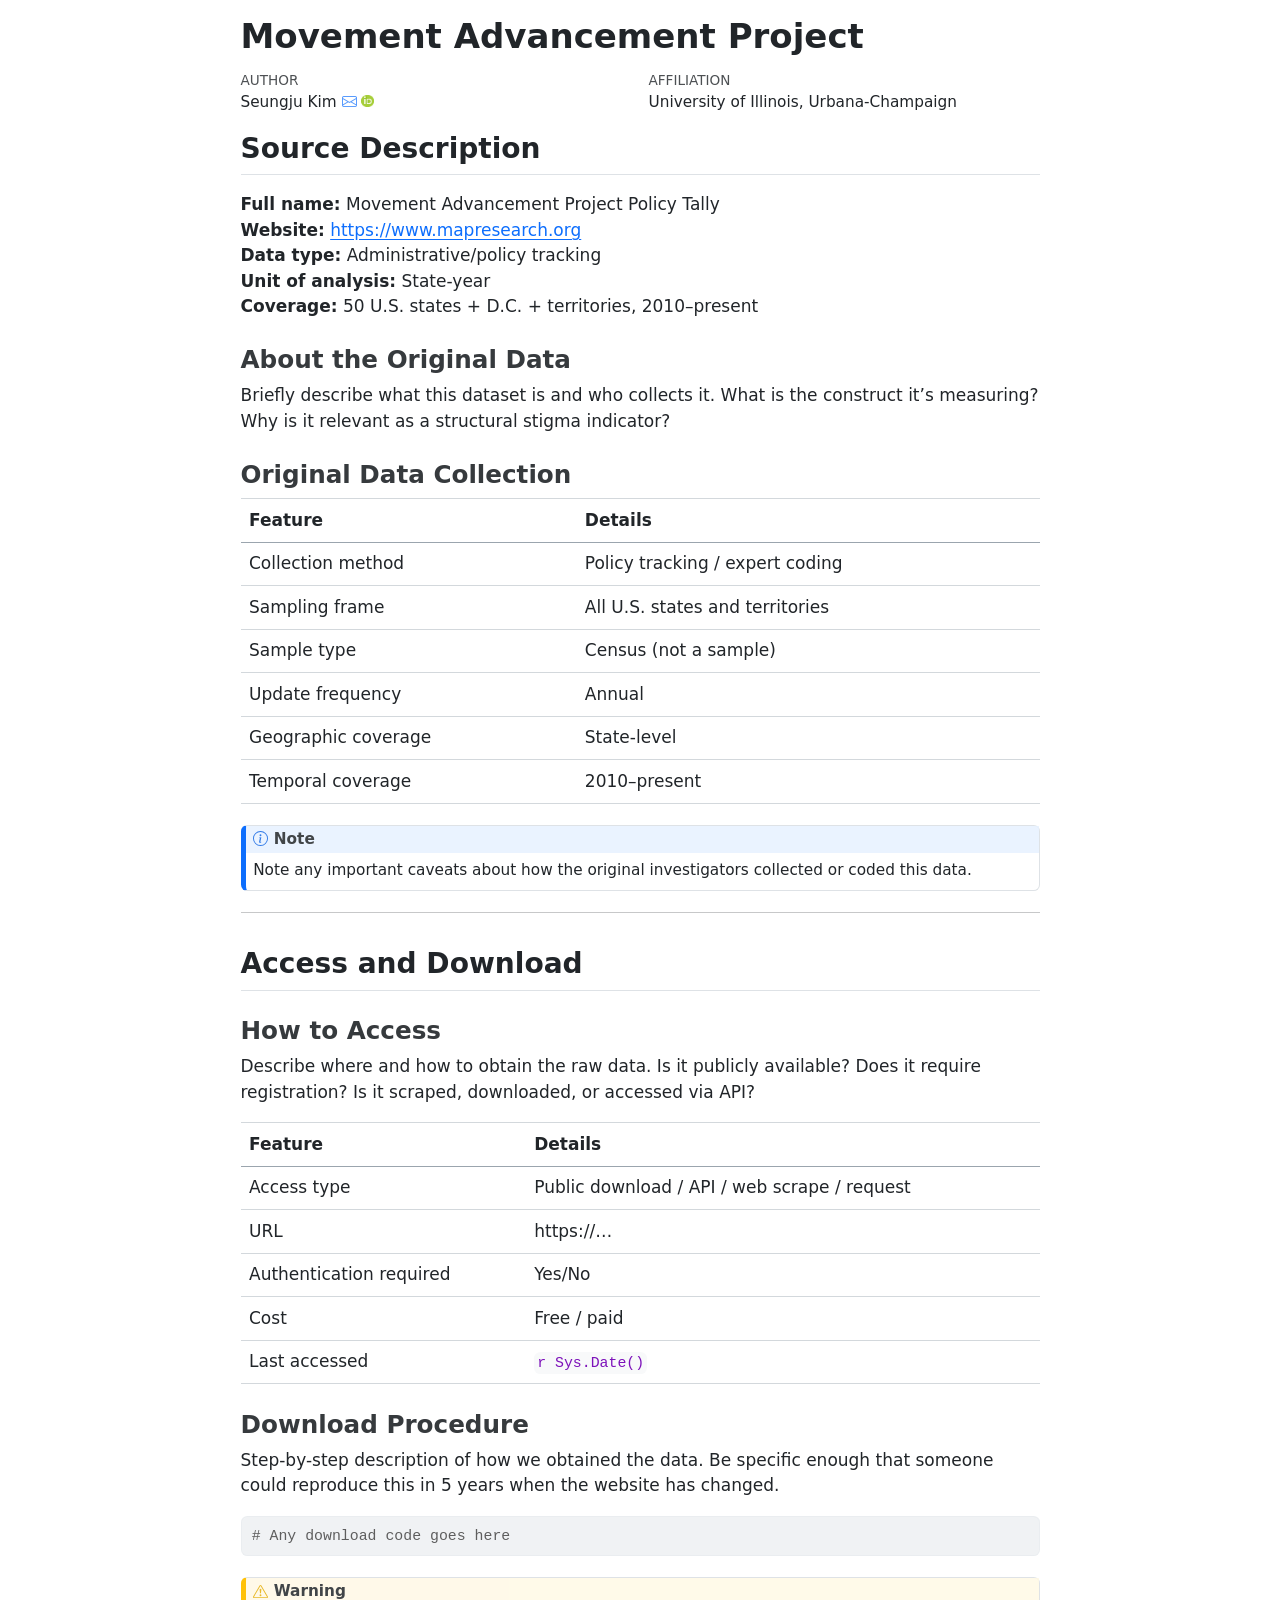
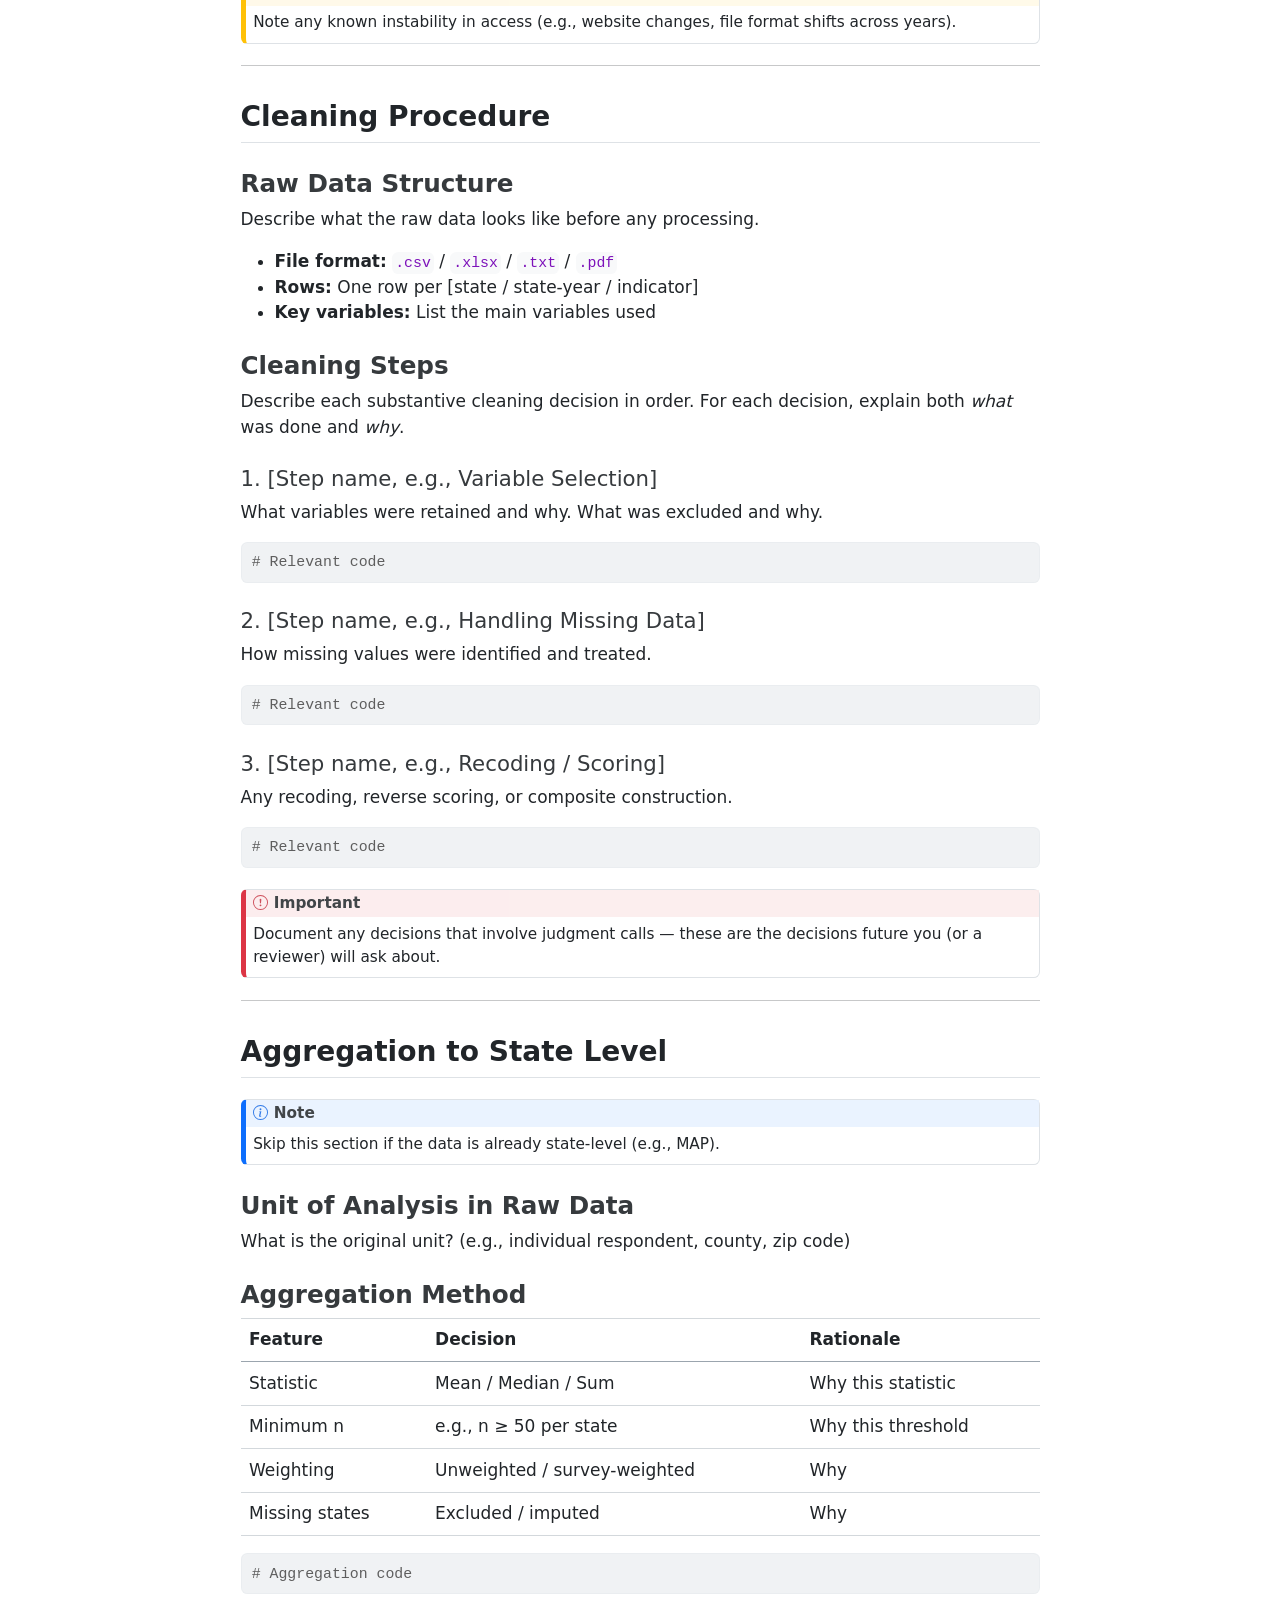
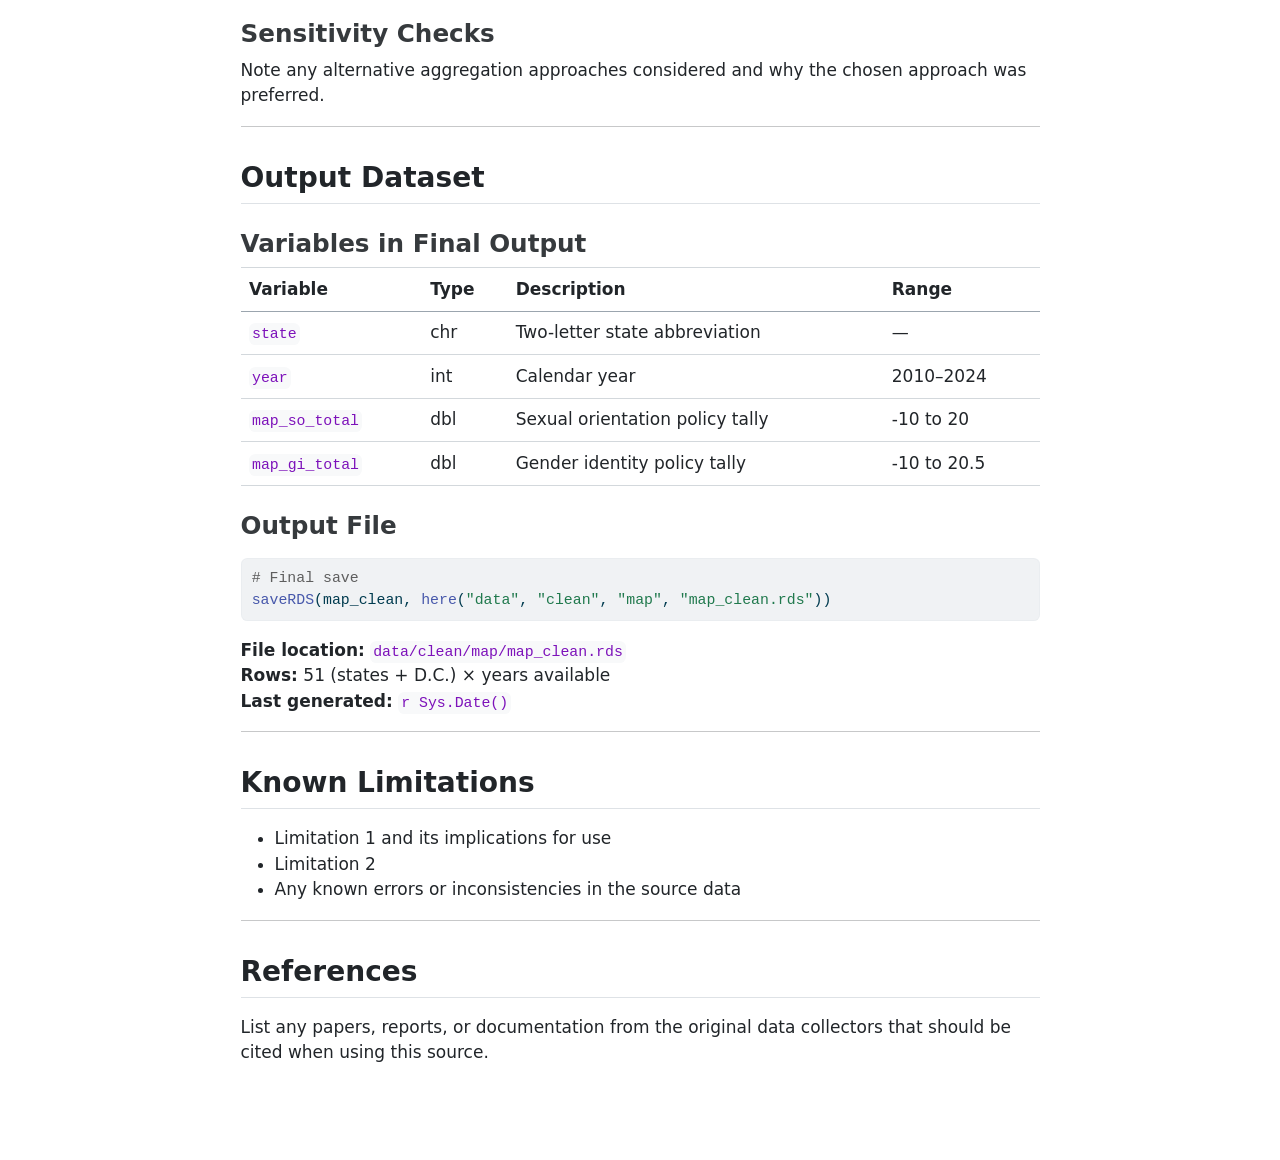
==== docs/01_map.html @ 867c6a8f "dark mode: try 1?" ====
<!DOCTYPE html>
<html xmlns="http://www.w3.org/1999/xhtml" lang="en" xml:lang="en"><head>

<meta charset="utf-8">
<meta name="generator" content="quarto-1.5.57">

<meta name="viewport" content="width=device-width, initial-scale=1.0, user-scalable=yes">

<meta name="author" content="Seungju Kim">

<title>Movement Advancement Project</title>
<style>
code{white-space: pre-wrap;}
span.smallcaps{font-variant: small-caps;}
div.columns{display: flex; gap: min(4vw, 1.5em);}
div.column{flex: auto; overflow-x: auto;}
div.hanging-indent{margin-left: 1.5em; text-indent: -1.5em;}
ul.task-list{list-style: none;}
ul.task-list li input[type="checkbox"] {
  width: 0.8em;
  margin: 0 0.8em 0.2em -1em; /* quarto-specific, see https://github.com/quarto-dev/quarto-cli/issues/4556 */ 
  vertical-align: middle;
}
/* CSS for syntax highlighting */
pre > code.sourceCode { white-space: pre; position: relative; }
pre > code.sourceCode > span { line-height: 1.25; }
pre > code.sourceCode > span:empty { height: 1.2em; }
.sourceCode { overflow: visible; }
code.sourceCode > span { color: inherit; text-decoration: inherit; }
div.sourceCode { margin: 1em 0; }
pre.sourceCode { margin: 0; }
@media screen {
div.sourceCode { overflow: auto; }
}
@media print {
pre > code.sourceCode { white-space: pre-wrap; }
pre > code.sourceCode > span { display: inline-block; text-indent: -5em; padding-left: 5em; }
}
pre.numberSource code
  { counter-reset: source-line 0; }
pre.numberSource code > span
  { position: relative; left: -4em; counter-increment: source-line; }
pre.numberSource code > span > a:first-child::before
  { content: counter(source-line);
    position: relative; left: -1em; text-align: right; vertical-align: baseline;
    border: none; display: inline-block;
    -webkit-touch-callout: none; -webkit-user-select: none;
    -khtml-user-select: none; -moz-user-select: none;
    -ms-user-select: none; user-select: none;
    padding: 0 4px; width: 4em;
  }
pre.numberSource { margin-left: 3em;  padding-left: 4px; }
div.sourceCode
  {   }
@media screen {
pre > code.sourceCode > span > a:first-child::before { text-decoration: underline; }
}
</style>


<script src="01_map_files/libs/clipboard/clipboard.min.js"></script>
<script src="01_map_files/libs/quarto-html/quarto.js"></script>
<script src="01_map_files/libs/quarto-html/popper.min.js"></script>
<script src="01_map_files/libs/quarto-html/tippy.umd.min.js"></script>
<script src="01_map_files/libs/quarto-html/anchor.min.js"></script>
<link href="01_map_files/libs/quarto-html/tippy.css" rel="stylesheet">
<link href="01_map_files/libs/quarto-html/quarto-syntax-highlighting.css" rel="stylesheet" id="quarto-text-highlighting-styles">
<script src="01_map_files/libs/bootstrap/bootstrap.min.js"></script>
<link href="01_map_files/libs/bootstrap/bootstrap-icons.css" rel="stylesheet">
<link href="01_map_files/libs/bootstrap/bootstrap.min.css" rel="stylesheet" id="quarto-bootstrap" data-mode="light">


</head>

<body class="fullcontent">

<div id="quarto-content" class="page-columns page-rows-contents page-layout-article">

<main class="content" id="quarto-document-content">

<header id="title-block-header" class="quarto-title-block default">
<div class="quarto-title">
<h1 class="title">Movement Advancement Project</h1>
</div>


<div class="quarto-title-meta-author">
  <div class="quarto-title-meta-heading">Author</div>
  <div class="quarto-title-meta-heading">Affiliation</div>
  
    <div class="quarto-title-meta-contents">
    <p class="author">Seungju Kim <a href="mailto:seungju7@illinois.edu" class="quarto-title-author-email"><i class="bi bi-envelope"></i></a> <a href="https://orcid.org/0009-0009-5166-9170" class="quarto-title-author-orcid"> <img src="[data-uri]"></a></p>
  </div>
  <div class="quarto-title-meta-contents">
        <p class="affiliation">
            University of Illinois, Urbana-Champaign
          </p>
      </div>
  </div>

<div class="quarto-title-meta">

      
  
    
  </div>
  


</header>


<section id="source-description" class="level2">
<h2 class="anchored" data-anchor-id="source-description">Source Description</h2>
<p><strong>Full name:</strong> Movement Advancement Project Policy Tally<br>
<strong>Website:</strong> <a href="https://www.mapresearch.org">https://www.mapresearch.org</a><br>
<strong>Data type:</strong> Administrative/policy tracking<br>
<strong>Unit of analysis:</strong> State-year<br>
<strong>Coverage:</strong> 50 U.S. states + D.C. + territories, 2010–present</p>
<section id="about-the-original-data" class="level3">
<h3 class="anchored" data-anchor-id="about-the-original-data">About the Original Data</h3>
<p>Briefly describe what this dataset is and who collects it. What is the construct it’s measuring? Why is it relevant as a structural stigma indicator?</p>
</section>
<section id="original-data-collection" class="level3">
<h3 class="anchored" data-anchor-id="original-data-collection">Original Data Collection</h3>
<table class="caption-top table">
<thead>
<tr class="header">
<th>Feature</th>
<th>Details</th>
</tr>
</thead>
<tbody>
<tr class="odd">
<td>Collection method</td>
<td>Policy tracking / expert coding</td>
</tr>
<tr class="even">
<td>Sampling frame</td>
<td>All U.S. states and territories</td>
</tr>
<tr class="odd">
<td>Sample type</td>
<td>Census (not a sample)</td>
</tr>
<tr class="even">
<td>Update frequency</td>
<td>Annual</td>
</tr>
<tr class="odd">
<td>Geographic coverage</td>
<td>State-level</td>
</tr>
<tr class="even">
<td>Temporal coverage</td>
<td>2010–present</td>
</tr>
</tbody>
</table>
<div class="callout callout-style-default callout-note callout-titled">
<div class="callout-header d-flex align-content-center">
<div class="callout-icon-container">
<i class="callout-icon"></i>
</div>
<div class="callout-title-container flex-fill">
Note
</div>
</div>
<div class="callout-body-container callout-body">
<p>Note any important caveats about how the original investigators collected or coded this data.</p>
</div>
</div>
<hr>
</section>
</section>
<section id="access-and-download" class="level2">
<h2 class="anchored" data-anchor-id="access-and-download">Access and Download</h2>
<section id="how-to-access" class="level3">
<h3 class="anchored" data-anchor-id="how-to-access">How to Access</h3>
<p>Describe where and how to obtain the raw data. Is it publicly available? Does it require registration? Is it scraped, downloaded, or accessed via API?</p>
<table class="caption-top table">
<thead>
<tr class="header">
<th>Feature</th>
<th>Details</th>
</tr>
</thead>
<tbody>
<tr class="odd">
<td>Access type</td>
<td>Public download / API / web scrape / request</td>
</tr>
<tr class="even">
<td>URL</td>
<td>https://…</td>
</tr>
<tr class="odd">
<td>Authentication required</td>
<td>Yes/No</td>
</tr>
<tr class="even">
<td>Cost</td>
<td>Free / paid</td>
</tr>
<tr class="odd">
<td>Last accessed</td>
<td><code>r Sys.Date()</code></td>
</tr>
</tbody>
</table>
</section>
<section id="download-procedure" class="level3">
<h3 class="anchored" data-anchor-id="download-procedure">Download Procedure</h3>
<p>Step-by-step description of how we obtained the data. Be specific enough that someone could reproduce this in 5 years when the website has changed.</p>
<div class="sourceCode" id="cb1"><pre class="sourceCode r code-with-copy"><code class="sourceCode r"><span id="cb1-1"><a href="#cb1-1" aria-hidden="true" tabindex="-1"></a><span class="co"># Any download code goes here</span></span></code><button title="Copy to Clipboard" class="code-copy-button"><i class="bi"></i></button></pre></div>
<div class="callout callout-style-default callout-warning callout-titled">
<div class="callout-header d-flex align-content-center">
<div class="callout-icon-container">
<i class="callout-icon"></i>
</div>
<div class="callout-title-container flex-fill">
Warning
</div>
</div>
<div class="callout-body-container callout-body">
<p>Note any known instability in access (e.g., website changes, file format shifts across years).</p>
</div>
</div>
<hr>
</section>
</section>
<section id="cleaning-procedure" class="level2">
<h2 class="anchored" data-anchor-id="cleaning-procedure">Cleaning Procedure</h2>
<section id="raw-data-structure" class="level3">
<h3 class="anchored" data-anchor-id="raw-data-structure">Raw Data Structure</h3>
<p>Describe what the raw data looks like before any processing.</p>
<ul>
<li><strong>File format:</strong> <code>.csv</code> / <code>.xlsx</code> / <code>.txt</code> / <code>.pdf</code><br>
</li>
<li><strong>Rows:</strong> One row per [state / state-year / indicator]<br>
</li>
<li><strong>Key variables:</strong> List the main variables used</li>
</ul>
</section>
<section id="cleaning-steps" class="level3">
<h3 class="anchored" data-anchor-id="cleaning-steps">Cleaning Steps</h3>
<p>Describe each substantive cleaning decision in order. For each decision, explain both <em>what</em> was done and <em>why</em>.</p>
<section id="step-name-e.g.-variable-selection" class="level4">
<h4 class="anchored" data-anchor-id="step-name-e.g.-variable-selection">1. [Step name, e.g., Variable Selection]</h4>
<p>What variables were retained and why. What was excluded and why.</p>
<div class="sourceCode" id="cb2"><pre class="sourceCode r code-with-copy"><code class="sourceCode r"><span id="cb2-1"><a href="#cb2-1" aria-hidden="true" tabindex="-1"></a><span class="co"># Relevant code</span></span></code><button title="Copy to Clipboard" class="code-copy-button"><i class="bi"></i></button></pre></div>
</section>
<section id="step-name-e.g.-handling-missing-data" class="level4">
<h4 class="anchored" data-anchor-id="step-name-e.g.-handling-missing-data">2. [Step name, e.g., Handling Missing Data]</h4>
<p>How missing values were identified and treated.</p>
<div class="sourceCode" id="cb3"><pre class="sourceCode r code-with-copy"><code class="sourceCode r"><span id="cb3-1"><a href="#cb3-1" aria-hidden="true" tabindex="-1"></a><span class="co"># Relevant code</span></span></code><button title="Copy to Clipboard" class="code-copy-button"><i class="bi"></i></button></pre></div>
</section>
<section id="step-name-e.g.-recoding-scoring" class="level4">
<h4 class="anchored" data-anchor-id="step-name-e.g.-recoding-scoring">3. [Step name, e.g., Recoding / Scoring]</h4>
<p>Any recoding, reverse scoring, or composite construction.</p>
<div class="sourceCode" id="cb4"><pre class="sourceCode r code-with-copy"><code class="sourceCode r"><span id="cb4-1"><a href="#cb4-1" aria-hidden="true" tabindex="-1"></a><span class="co"># Relevant code</span></span></code><button title="Copy to Clipboard" class="code-copy-button"><i class="bi"></i></button></pre></div>
<div class="callout callout-style-default callout-important callout-titled">
<div class="callout-header d-flex align-content-center">
<div class="callout-icon-container">
<i class="callout-icon"></i>
</div>
<div class="callout-title-container flex-fill">
Important
</div>
</div>
<div class="callout-body-container callout-body">
<p>Document any decisions that involve judgment calls — these are the decisions future you (or a reviewer) will ask about.</p>
</div>
</div>
<hr>
</section>
</section>
</section>
<section id="aggregation-to-state-level" class="level2">
<h2 class="anchored" data-anchor-id="aggregation-to-state-level">Aggregation to State Level</h2>
<div class="callout callout-style-default callout-note callout-titled">
<div class="callout-header d-flex align-content-center">
<div class="callout-icon-container">
<i class="callout-icon"></i>
</div>
<div class="callout-title-container flex-fill">
Note
</div>
</div>
<div class="callout-body-container callout-body">
<p>Skip this section if the data is already state-level (e.g., MAP).</p>
</div>
</div>
<section id="unit-of-analysis-in-raw-data" class="level3">
<h3 class="anchored" data-anchor-id="unit-of-analysis-in-raw-data">Unit of Analysis in Raw Data</h3>
<p>What is the original unit? (e.g., individual respondent, county, zip code)</p>
</section>
<section id="aggregation-method" class="level3">
<h3 class="anchored" data-anchor-id="aggregation-method">Aggregation Method</h3>
<table class="caption-top table">
<thead>
<tr class="header">
<th>Feature</th>
<th>Decision</th>
<th>Rationale</th>
</tr>
</thead>
<tbody>
<tr class="odd">
<td>Statistic</td>
<td>Mean / Median / Sum</td>
<td>Why this statistic</td>
</tr>
<tr class="even">
<td>Minimum n</td>
<td>e.g., n ≥ 50 per state</td>
<td>Why this threshold</td>
</tr>
<tr class="odd">
<td>Weighting</td>
<td>Unweighted / survey-weighted</td>
<td>Why</td>
</tr>
<tr class="even">
<td>Missing states</td>
<td>Excluded / imputed</td>
<td>Why</td>
</tr>
</tbody>
</table>
<div class="sourceCode" id="cb5"><pre class="sourceCode r code-with-copy"><code class="sourceCode r"><span id="cb5-1"><a href="#cb5-1" aria-hidden="true" tabindex="-1"></a><span class="co"># Aggregation code</span></span></code><button title="Copy to Clipboard" class="code-copy-button"><i class="bi"></i></button></pre></div>
</section>
<section id="sensitivity-checks" class="level3">
<h3 class="anchored" data-anchor-id="sensitivity-checks">Sensitivity Checks</h3>
<p>Note any alternative aggregation approaches considered and why the chosen approach was preferred.</p>
<hr>
</section>
</section>
<section id="output-dataset" class="level2">
<h2 class="anchored" data-anchor-id="output-dataset">Output Dataset</h2>
<section id="variables-in-final-output" class="level3">
<h3 class="anchored" data-anchor-id="variables-in-final-output">Variables in Final Output</h3>
<table class="caption-top table">
<thead>
<tr class="header">
<th>Variable</th>
<th>Type</th>
<th>Description</th>
<th>Range</th>
</tr>
</thead>
<tbody>
<tr class="odd">
<td><code>state</code></td>
<td>chr</td>
<td>Two-letter state abbreviation</td>
<td>—</td>
</tr>
<tr class="even">
<td><code>year</code></td>
<td>int</td>
<td>Calendar year</td>
<td>2010–2024</td>
</tr>
<tr class="odd">
<td><code>map_so_total</code></td>
<td>dbl</td>
<td>Sexual orientation policy tally</td>
<td>-10 to 20</td>
</tr>
<tr class="even">
<td><code>map_gi_total</code></td>
<td>dbl</td>
<td>Gender identity policy tally</td>
<td>-10 to 20.5</td>
</tr>
</tbody>
</table>
</section>
<section id="output-file" class="level3">
<h3 class="anchored" data-anchor-id="output-file">Output File</h3>
<div class="sourceCode" id="cb6"><pre class="sourceCode r code-with-copy"><code class="sourceCode r"><span id="cb6-1"><a href="#cb6-1" aria-hidden="true" tabindex="-1"></a><span class="co"># Final save</span></span>
<span id="cb6-2"><a href="#cb6-2" aria-hidden="true" tabindex="-1"></a><span class="fu">saveRDS</span>(map_clean, <span class="fu">here</span>(<span class="st">"data"</span>, <span class="st">"clean"</span>, <span class="st">"map"</span>, <span class="st">"map_clean.rds"</span>))</span></code><button title="Copy to Clipboard" class="code-copy-button"><i class="bi"></i></button></pre></div>
<p><strong>File location:</strong> <code>data/clean/map/map_clean.rds</code><br>
<strong>Rows:</strong> 51 (states + D.C.) × years available<br>
<strong>Last generated:</strong> <code>r Sys.Date()</code></p>
<hr>
</section>
</section>
<section id="known-limitations" class="level2">
<h2 class="anchored" data-anchor-id="known-limitations">Known Limitations</h2>
<ul>
<li>Limitation 1 and its implications for use</li>
<li>Limitation 2</li>
<li>Any known errors or inconsistencies in the source data</li>
</ul>
<hr>
</section>
<section id="references" class="level2">
<h2 class="anchored" data-anchor-id="references">References</h2>
<p>List any papers, reports, or documentation from the original data collectors that should be cited when using this source.</p>
</section>

</main>
<!-- /main column -->
<script id="quarto-html-after-body" type="application/javascript">
window.document.addEventListener("DOMContentLoaded", function (event) {
  const toggleBodyColorMode = (bsSheetEl) => {
    const mode = bsSheetEl.getAttribute("data-mode");
    const bodyEl = window.document.querySelector("body");
    if (mode === "dark") {
      bodyEl.classList.add("quarto-dark");
      bodyEl.classList.remove("quarto-light");
    } else {
      bodyEl.classList.add("quarto-light");
      bodyEl.classList.remove("quarto-dark");
    }
  }
  const toggleBodyColorPrimary = () => {
    const bsSheetEl = window.document.querySelector("link#quarto-bootstrap");
    if (bsSheetEl) {
      toggleBodyColorMode(bsSheetEl);
    }
  }
  toggleBodyColorPrimary();  
  const icon = "";
  const anchorJS = new window.AnchorJS();
  anchorJS.options = {
    placement: 'right',
    icon: icon
  };
  anchorJS.add('.anchored');
  const isCodeAnnotation = (el) => {
    for (const clz of el.classList) {
      if (clz.startsWith('code-annotation-')) {                     
        return true;
      }
    }
    return false;
  }
  const onCopySuccess = function(e) {
    // button target
    const button = e.trigger;
    // don't keep focus
    button.blur();
    // flash "checked"
    button.classList.add('code-copy-button-checked');
    var currentTitle = button.getAttribute("title");
    button.setAttribute("title", "Copied!");
    let tooltip;
    if (window.bootstrap) {
      button.setAttribute("data-bs-toggle", "tooltip");
      button.setAttribute("data-bs-placement", "left");
      button.setAttribute("data-bs-title", "Copied!");
      tooltip = new bootstrap.Tooltip(button, 
        { trigger: "manual", 
          customClass: "code-copy-button-tooltip",
          offset: [0, -8]});
      tooltip.show();    
    }
    setTimeout(function() {
      if (tooltip) {
        tooltip.hide();
        button.removeAttribute("data-bs-title");
        button.removeAttribute("data-bs-toggle");
        button.removeAttribute("data-bs-placement");
      }
      button.setAttribute("title", currentTitle);
      button.classList.remove('code-copy-button-checked');
    }, 1000);
    // clear code selection
    e.clearSelection();
  }
  const getTextToCopy = function(trigger) {
      const codeEl = trigger.previousElementSibling.cloneNode(true);
      for (const childEl of codeEl.children) {
        if (isCodeAnnotation(childEl)) {
          childEl.remove();
        }
      }
      return codeEl.innerText;
  }
  const clipboard = new window.ClipboardJS('.code-copy-button:not([data-in-quarto-modal])', {
    text: getTextToCopy
  });
  clipboard.on('success', onCopySuccess);
  if (window.document.getElementById('quarto-embedded-source-code-modal')) {
    // For code content inside modals, clipBoardJS needs to be initialized with a container option
    // TODO: Check when it could be a function (https://github.com/zenorocha/clipboard.js/issues/860)
    const clipboardModal = new window.ClipboardJS('.code-copy-button[data-in-quarto-modal]', {
      text: getTextToCopy,
      container: window.document.getElementById('quarto-embedded-source-code-modal')
    });
    clipboardModal.on('success', onCopySuccess);
  }
    var localhostRegex = new RegExp(/^(?:http|https):\/\/localhost\:?[0-9]*\//);
    var mailtoRegex = new RegExp(/^mailto:/);
      var filterRegex = new RegExp('/' + window.location.host + '/');
    var isInternal = (href) => {
        return filterRegex.test(href) || localhostRegex.test(href) || mailtoRegex.test(href);
    }
    // Inspect non-navigation links and adorn them if external
 	var links = window.document.querySelectorAll('a[href]:not(.nav-link):not(.navbar-brand):not(.toc-action):not(.sidebar-link):not(.sidebar-item-toggle):not(.pagination-link):not(.no-external):not([aria-hidden]):not(.dropdown-item):not(.quarto-navigation-tool):not(.about-link)');
    for (var i=0; i<links.length; i++) {
      const link = links[i];
      if (!isInternal(link.href)) {
        // undo the damage that might have been done by quarto-nav.js in the case of
        // links that we want to consider external
        if (link.dataset.originalHref !== undefined) {
          link.href = link.dataset.originalHref;
        }
      }
    }
  function tippyHover(el, contentFn, onTriggerFn, onUntriggerFn) {
    const config = {
      allowHTML: true,
      maxWidth: 500,
      delay: 100,
      arrow: false,
      appendTo: function(el) {
          return el.parentElement;
      },
      interactive: true,
      interactiveBorder: 10,
      theme: 'quarto',
      placement: 'bottom-start',
    };
    if (contentFn) {
      config.content = contentFn;
    }
    if (onTriggerFn) {
      config.onTrigger = onTriggerFn;
    }
    if (onUntriggerFn) {
      config.onUntrigger = onUntriggerFn;
    }
    window.tippy(el, config); 
  }
  const noterefs = window.document.querySelectorAll('a[role="doc-noteref"]');
  for (var i=0; i<noterefs.length; i++) {
    const ref = noterefs[i];
    tippyHover(ref, function() {
      // use id or data attribute instead here
      let href = ref.getAttribute('data-footnote-href') || ref.getAttribute('href');
      try { href = new URL(href).hash; } catch {}
      const id = href.replace(/^#\/?/, "");
      const note = window.document.getElementById(id);
      if (note) {
        return note.innerHTML;
      } else {
        return "";
      }
    });
  }
  const xrefs = window.document.querySelectorAll('a.quarto-xref');
  const processXRef = (id, note) => {
    // Strip column container classes
    const stripColumnClz = (el) => {
      el.classList.remove("page-full", "page-columns");
      if (el.children) {
        for (const child of el.children) {
          stripColumnClz(child);
        }
      }
    }
    stripColumnClz(note)
    if (id === null || id.startsWith('sec-')) {
      // Special case sections, only their first couple elements
      const container = document.createElement("div");
      if (note.children && note.children.length > 2) {
        container.appendChild(note.children[0].cloneNode(true));
        for (let i = 1; i < note.children.length; i++) {
          const child = note.children[i];
          if (child.tagName === "P" && child.innerText === "") {
            continue;
          } else {
            container.appendChild(child.cloneNode(true));
            break;
          }
        }
        if (window.Quarto?.typesetMath) {
          window.Quarto.typesetMath(container);
        }
        return container.innerHTML
      } else {
        if (window.Quarto?.typesetMath) {
          window.Quarto.typesetMath(note);
        }
        return note.innerHTML;
      }
    } else {
      // Remove any anchor links if they are present
      const anchorLink = note.querySelector('a.anchorjs-link');
      if (anchorLink) {
        anchorLink.remove();
      }
      if (window.Quarto?.typesetMath) {
        window.Quarto.typesetMath(note);
      }
      // TODO in 1.5, we should make sure this works without a callout special case
      if (note.classList.contains("callout")) {
        return note.outerHTML;
      } else {
        return note.innerHTML;
      }
    }
  }
  for (var i=0; i<xrefs.length; i++) {
    const xref = xrefs[i];
    tippyHover(xref, undefined, function(instance) {
      instance.disable();
      let url = xref.getAttribute('href');
      let hash = undefined; 
      if (url.startsWith('#')) {
        hash = url;
      } else {
        try { hash = new URL(url).hash; } catch {}
      }
      if (hash) {
        const id = hash.replace(/^#\/?/, "");
        const note = window.document.getElementById(id);
        if (note !== null) {
          try {
            const html = processXRef(id, note.cloneNode(true));
            instance.setContent(html);
          } finally {
            instance.enable();
            instance.show();
          }
        } else {
          // See if we can fetch this
          fetch(url.split('#')[0])
          .then(res => res.text())
          .then(html => {
            const parser = new DOMParser();
            const htmlDoc = parser.parseFromString(html, "text/html");
            const note = htmlDoc.getElementById(id);
            if (note !== null) {
              const html = processXRef(id, note);
              instance.setContent(html);
            } 
          }).finally(() => {
            instance.enable();
            instance.show();
          });
        }
      } else {
        // See if we can fetch a full url (with no hash to target)
        // This is a special case and we should probably do some content thinning / targeting
        fetch(url)
        .then(res => res.text())
        .then(html => {
          const parser = new DOMParser();
          const htmlDoc = parser.parseFromString(html, "text/html");
          const note = htmlDoc.querySelector('main.content');
          if (note !== null) {
            // This should only happen for chapter cross references
            // (since there is no id in the URL)
            // remove the first header
            if (note.children.length > 0 && note.children[0].tagName === "HEADER") {
              note.children[0].remove();
            }
            const html = processXRef(null, note);
            instance.setContent(html);
          } 
        }).finally(() => {
          instance.enable();
          instance.show();
        });
      }
    }, function(instance) {
    });
  }
      let selectedAnnoteEl;
      const selectorForAnnotation = ( cell, annotation) => {
        let cellAttr = 'data-code-cell="' + cell + '"';
        let lineAttr = 'data-code-annotation="' +  annotation + '"';
        const selector = 'span[' + cellAttr + '][' + lineAttr + ']';
        return selector;
      }
      const selectCodeLines = (annoteEl) => {
        const doc = window.document;
        const targetCell = annoteEl.getAttribute("data-target-cell");
        const targetAnnotation = annoteEl.getAttribute("data-target-annotation");
        const annoteSpan = window.document.querySelector(selectorForAnnotation(targetCell, targetAnnotation));
        const lines = annoteSpan.getAttribute("data-code-lines").split(",");
        const lineIds = lines.map((line) => {
          return targetCell + "-" + line;
        })
        let top = null;
        let height = null;
        let parent = null;
        if (lineIds.length > 0) {
            //compute the position of the single el (top and bottom and make a div)
            const el = window.document.getElementById(lineIds[0]);
            top = el.offsetTop;
            height = el.offsetHeight;
            parent = el.parentElement.parentElement;
          if (lineIds.length > 1) {
            const lastEl = window.document.getElementById(lineIds[lineIds.length - 1]);
            const bottom = lastEl.offsetTop + lastEl.offsetHeight;
            height = bottom - top;
          }
          if (top !== null && height !== null && parent !== null) {
            // cook up a div (if necessary) and position it 
            let div = window.document.getElementById("code-annotation-line-highlight");
            if (div === null) {
              div = window.document.createElement("div");
              div.setAttribute("id", "code-annotation-line-highlight");
              div.style.position = 'absolute';
              parent.appendChild(div);
            }
            div.style.top = top - 2 + "px";
            div.style.height = height + 4 + "px";
            div.style.left = 0;
            let gutterDiv = window.document.getElementById("code-annotation-line-highlight-gutter");
            if (gutterDiv === null) {
              gutterDiv = window.document.createElement("div");
              gutterDiv.setAttribute("id", "code-annotation-line-highlight-gutter");
              gutterDiv.style.position = 'absolute';
              const codeCell = window.document.getElementById(targetCell);
              const gutter = codeCell.querySelector('.code-annotation-gutter');
              gutter.appendChild(gutterDiv);
            }
            gutterDiv.style.top = top - 2 + "px";
            gutterDiv.style.height = height + 4 + "px";
          }
          selectedAnnoteEl = annoteEl;
        }
      };
      const unselectCodeLines = () => {
        const elementsIds = ["code-annotation-line-highlight", "code-annotation-line-highlight-gutter"];
        elementsIds.forEach((elId) => {
          const div = window.document.getElementById(elId);
          if (div) {
            div.remove();
          }
        });
        selectedAnnoteEl = undefined;
      };
        // Handle positioning of the toggle
    window.addEventListener(
      "resize",
      throttle(() => {
        elRect = undefined;
        if (selectedAnnoteEl) {
          selectCodeLines(selectedAnnoteEl);
        }
      }, 10)
    );
    function throttle(fn, ms) {
    let throttle = false;
    let timer;
      return (...args) => {
        if(!throttle) { // first call gets through
            fn.apply(this, args);
            throttle = true;
        } else { // all the others get throttled
            if(timer) clearTimeout(timer); // cancel #2
            timer = setTimeout(() => {
              fn.apply(this, args);
              timer = throttle = false;
            }, ms);
        }
      };
    }
      // Attach click handler to the DT
      const annoteDls = window.document.querySelectorAll('dt[data-target-cell]');
      for (const annoteDlNode of annoteDls) {
        annoteDlNode.addEventListener('click', (event) => {
          const clickedEl = event.target;
          if (clickedEl !== selectedAnnoteEl) {
            unselectCodeLines();
            const activeEl = window.document.querySelector('dt[data-target-cell].code-annotation-active');
            if (activeEl) {
              activeEl.classList.remove('code-annotation-active');
            }
            selectCodeLines(clickedEl);
            clickedEl.classList.add('code-annotation-active');
          } else {
            // Unselect the line
            unselectCodeLines();
            clickedEl.classList.remove('code-annotation-active');
          }
        });
      }
  const findCites = (el) => {
    const parentEl = el.parentElement;
    if (parentEl) {
      const cites = parentEl.dataset.cites;
      if (cites) {
        return {
          el,
          cites: cites.split(' ')
        };
      } else {
        return findCites(el.parentElement)
      }
    } else {
      return undefined;
    }
  };
  var bibliorefs = window.document.querySelectorAll('a[role="doc-biblioref"]');
  for (var i=0; i<bibliorefs.length; i++) {
    const ref = bibliorefs[i];
    const citeInfo = findCites(ref);
    if (citeInfo) {
      tippyHover(citeInfo.el, function() {
        var popup = window.document.createElement('div');
        citeInfo.cites.forEach(function(cite) {
          var citeDiv = window.document.createElement('div');
          citeDiv.classList.add('hanging-indent');
          citeDiv.classList.add('csl-entry');
          var biblioDiv = window.document.getElementById('ref-' + cite);
          if (biblioDiv) {
            citeDiv.innerHTML = biblioDiv.innerHTML;
          }
          popup.appendChild(citeDiv);
        });
        return popup.innerHTML;
      });
    }
  }
});
</script>
</div> <!-- /content -->




</body></html>
---- docs/01_map_files/libs/quarto-html/tippy.css ----
.tippy-box[data-animation=fade][data-state=hidden]{opacity:0}[data-tippy-root]{max-width:calc(100vw - 10px)}.tippy-box{position:relative;background-color:#333;color:#fff;border-radius:4px;font-size:14px;line-height:1.4;white-space:normal;outline:0;transition-property:transform,visibility,opacity}.tippy-box[data-placement^=top]>.tippy-arrow{bottom:0}.tippy-box[data-placement^=top]>.tippy-arrow:before{bottom:-7px;left:0;border-width:8px 8px 0;border-top-color:initial;transform-origin:center top}.tippy-box[data-placement^=bottom]>.tippy-arrow{top:0}.tippy-box[data-placement^=bottom]>.tippy-arrow:before{top:-7px;left:0;border-width:0 8px 8px;border-bottom-color:initial;transform-origin:center bottom}.tippy-box[data-placement^=left]>.tippy-arrow{right:0}.tippy-box[data-placement^=left]>.tippy-arrow:before{border-width:8px 0 8px 8px;border-left-color:initial;right:-7px;transform-origin:center left}.tippy-box[data-placement^=right]>.tippy-arrow{left:0}.tippy-box[data-placement^=right]>.tippy-arrow:before{left:-7px;border-width:8px 8px 8px 0;border-right-color:initial;transform-origin:center right}.tippy-box[data-inertia][data-state=visible]{transition-timing-function:cubic-bezier(.54,1.5,.38,1.11)}.tippy-arrow{width:16px;height:16px;color:#333}.tippy-arrow:before{content:"";position:absolute;border-color:transparent;border-style:solid}.tippy-content{position:relative;padding:5px 9px;z-index:1}
---- docs/01_map_files/libs/quarto-html/quarto-syntax-highlighting.css ----
/* quarto syntax highlight colors */
:root {
  --quarto-hl-ot-color: #003B4F;
  --quarto-hl-at-color: #657422;
  --quarto-hl-ss-color: #20794D;
  --quarto-hl-an-color: #5E5E5E;
  --quarto-hl-fu-color: #4758AB;
  --quarto-hl-st-color: #20794D;
  --quarto-hl-cf-color: #003B4F;
  --quarto-hl-op-color: #5E5E5E;
  --quarto-hl-er-color: #AD0000;
  --quarto-hl-bn-color: #AD0000;
  --quarto-hl-al-color: #AD0000;
  --quarto-hl-va-color: #111111;
  --quarto-hl-bu-color: inherit;
  --quarto-hl-ex-color: inherit;
  --quarto-hl-pp-color: #AD0000;
  --quarto-hl-in-color: #5E5E5E;
  --quarto-hl-vs-color: #20794D;
  --quarto-hl-wa-color: #5E5E5E;
  --quarto-hl-do-color: #5E5E5E;
  --quarto-hl-im-color: #00769E;
  --quarto-hl-ch-color: #20794D;
  --quarto-hl-dt-color: #AD0000;
  --quarto-hl-fl-color: #AD0000;
  --quarto-hl-co-color: #5E5E5E;
  --quarto-hl-cv-color: #5E5E5E;
  --quarto-hl-cn-color: #8f5902;
  --quarto-hl-sc-color: #5E5E5E;
  --quarto-hl-dv-color: #AD0000;
  --quarto-hl-kw-color: #003B4F;
}

/* other quarto variables */
:root {
  --quarto-font-monospace: SFMono-Regular, Menlo, Monaco, Consolas, "Liberation Mono", "Courier New", monospace;
}

pre > code.sourceCode > span {
  color: #003B4F;
}

code span {
  color: #003B4F;
}

code.sourceCode > span {
  color: #003B4F;
}

div.sourceCode,
div.sourceCode pre.sourceCode {
  color: #003B4F;
}

code span.ot {
  color: #003B4F;
  font-style: inherit;
}

code span.at {
  color: #657422;
  font-style: inherit;
}

code span.ss {
  color: #20794D;
  font-style: inherit;
}

code span.an {
  color: #5E5E5E;
  font-style: inherit;
}

code span.fu {
  color: #4758AB;
  font-style: inherit;
}

code span.st {
  color: #20794D;
  font-style: inherit;
}

code span.cf {
  color: #003B4F;
  font-weight: bold;
  font-style: inherit;
}

code span.op {
  color: #5E5E5E;
  font-style: inherit;
}

code span.er {
  color: #AD0000;
  font-style: inherit;
}

code span.bn {
  color: #AD0000;
  font-style: inherit;
}

code span.al {
  color: #AD0000;
  font-style: inherit;
}

code span.va {
  color: #111111;
  font-style: inherit;
}

code span.bu {
  font-style: inherit;
}

code span.ex {
  font-style: inherit;
}

code span.pp {
  color: #AD0000;
  font-style: inherit;
}

code span.in {
  color: #5E5E5E;
  font-style: inherit;
}

code span.vs {
  color: #20794D;
  font-style: inherit;
}

code span.wa {
  color: #5E5E5E;
  font-style: italic;
}

code span.do {
  color: #5E5E5E;
  font-style: italic;
}

code span.im {
  color: #00769E;
  font-style: inherit;
}

code span.ch {
  color: #20794D;
  font-style: inherit;
}

code span.dt {
  color: #AD0000;
  font-style: inherit;
}

code span.fl {
  color: #AD0000;
  font-style: inherit;
}

code span.co {
  color: #5E5E5E;
  font-style: inherit;
}

code span.cv {
  color: #5E5E5E;
  font-style: italic;
}

code span.cn {
  color: #8f5902;
  font-style: inherit;
}

code span.sc {
  color: #5E5E5E;
  font-style: inherit;
}

code span.dv {
  color: #AD0000;
  font-style: inherit;
}

code span.kw {
  color: #003B4F;
  font-weight: bold;
  font-style: inherit;
}

.prevent-inlining {
  content: "</";
}

/*# sourceMappingURL=debc5d5d77c3f9108843748ff7464032.css.map */
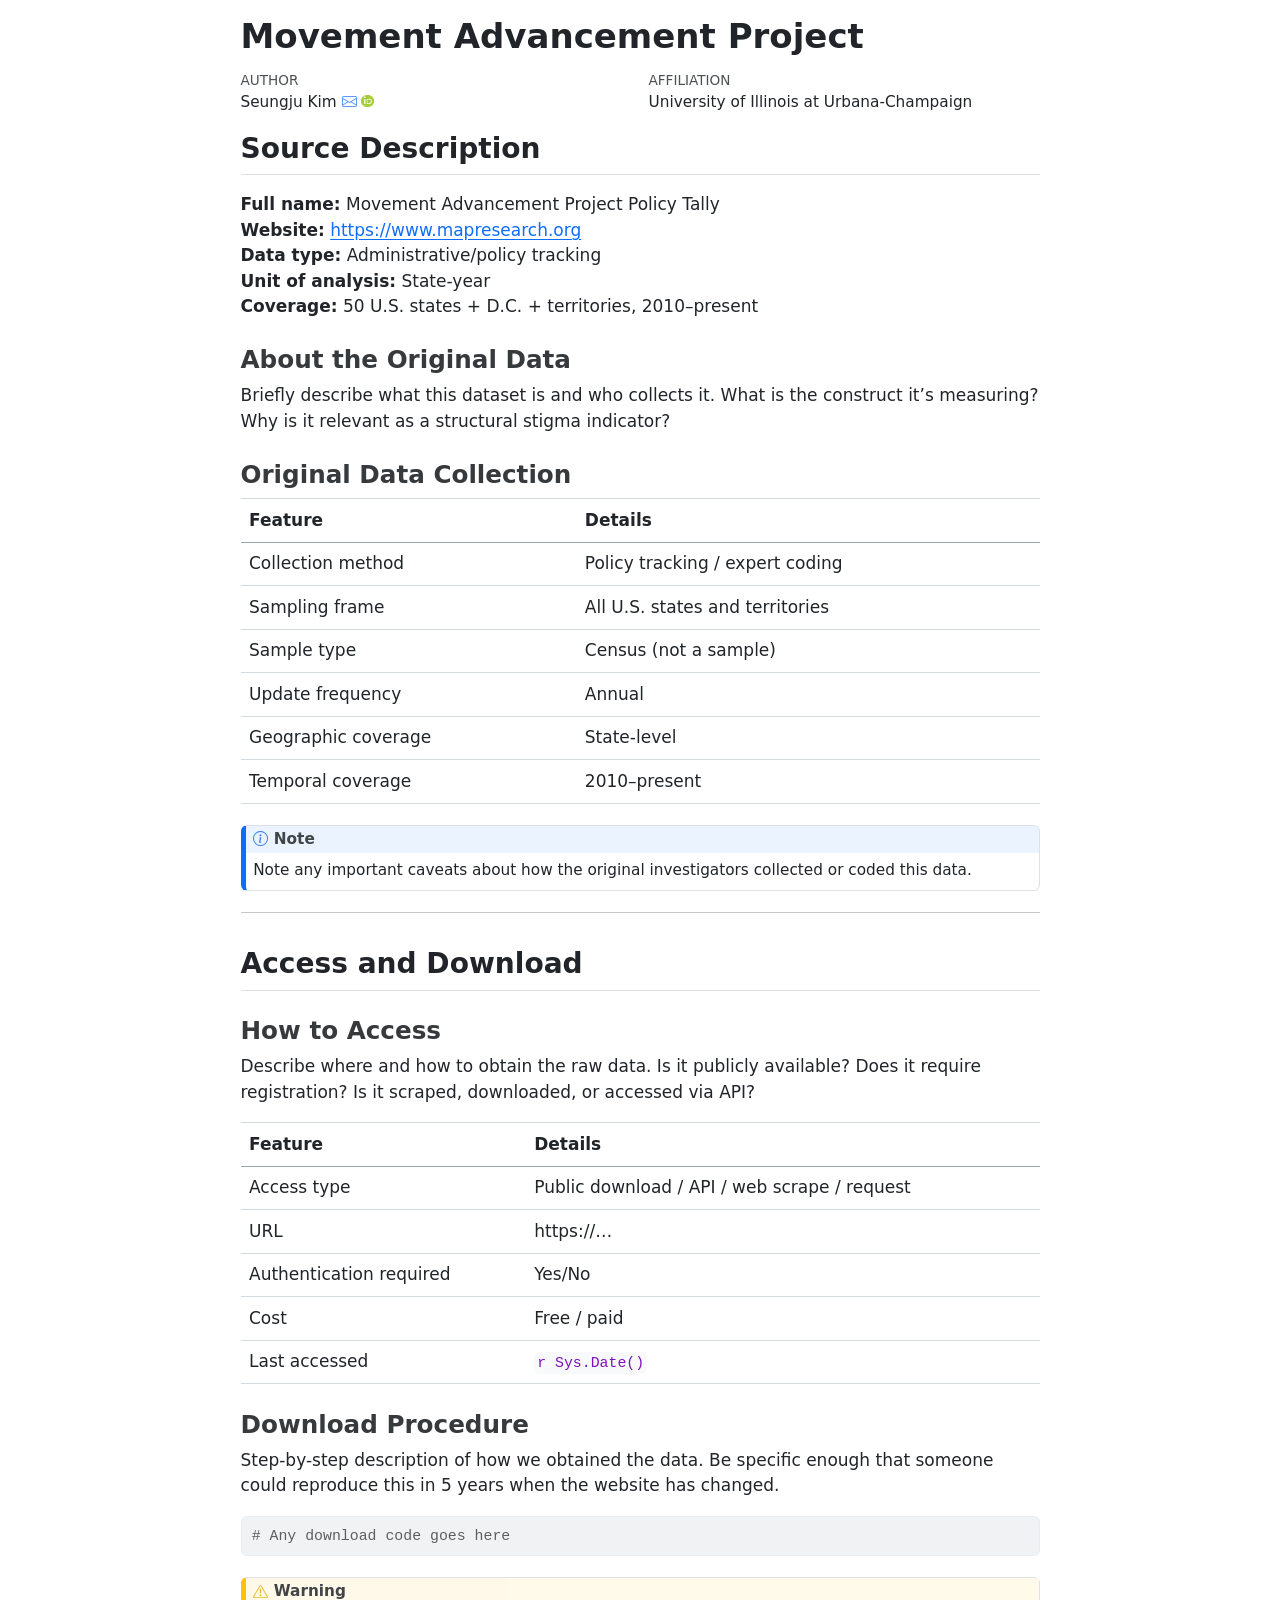
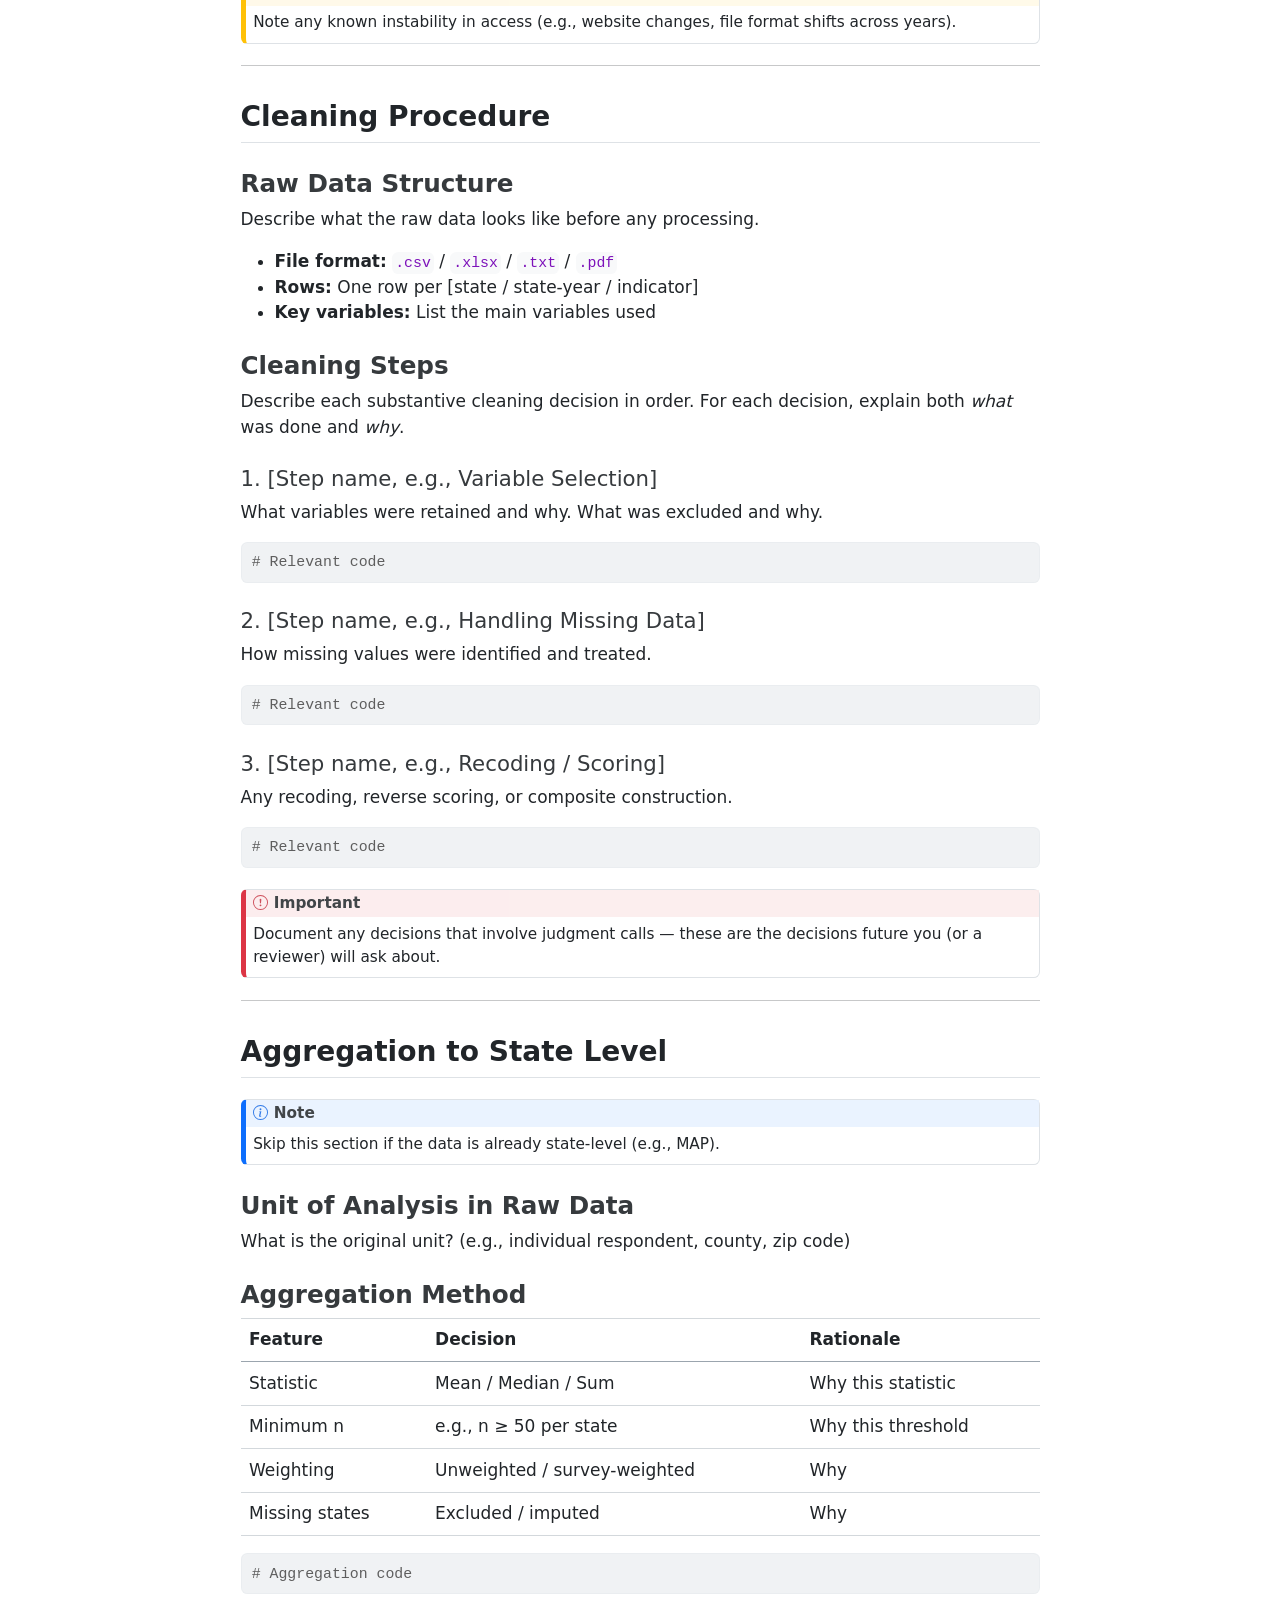
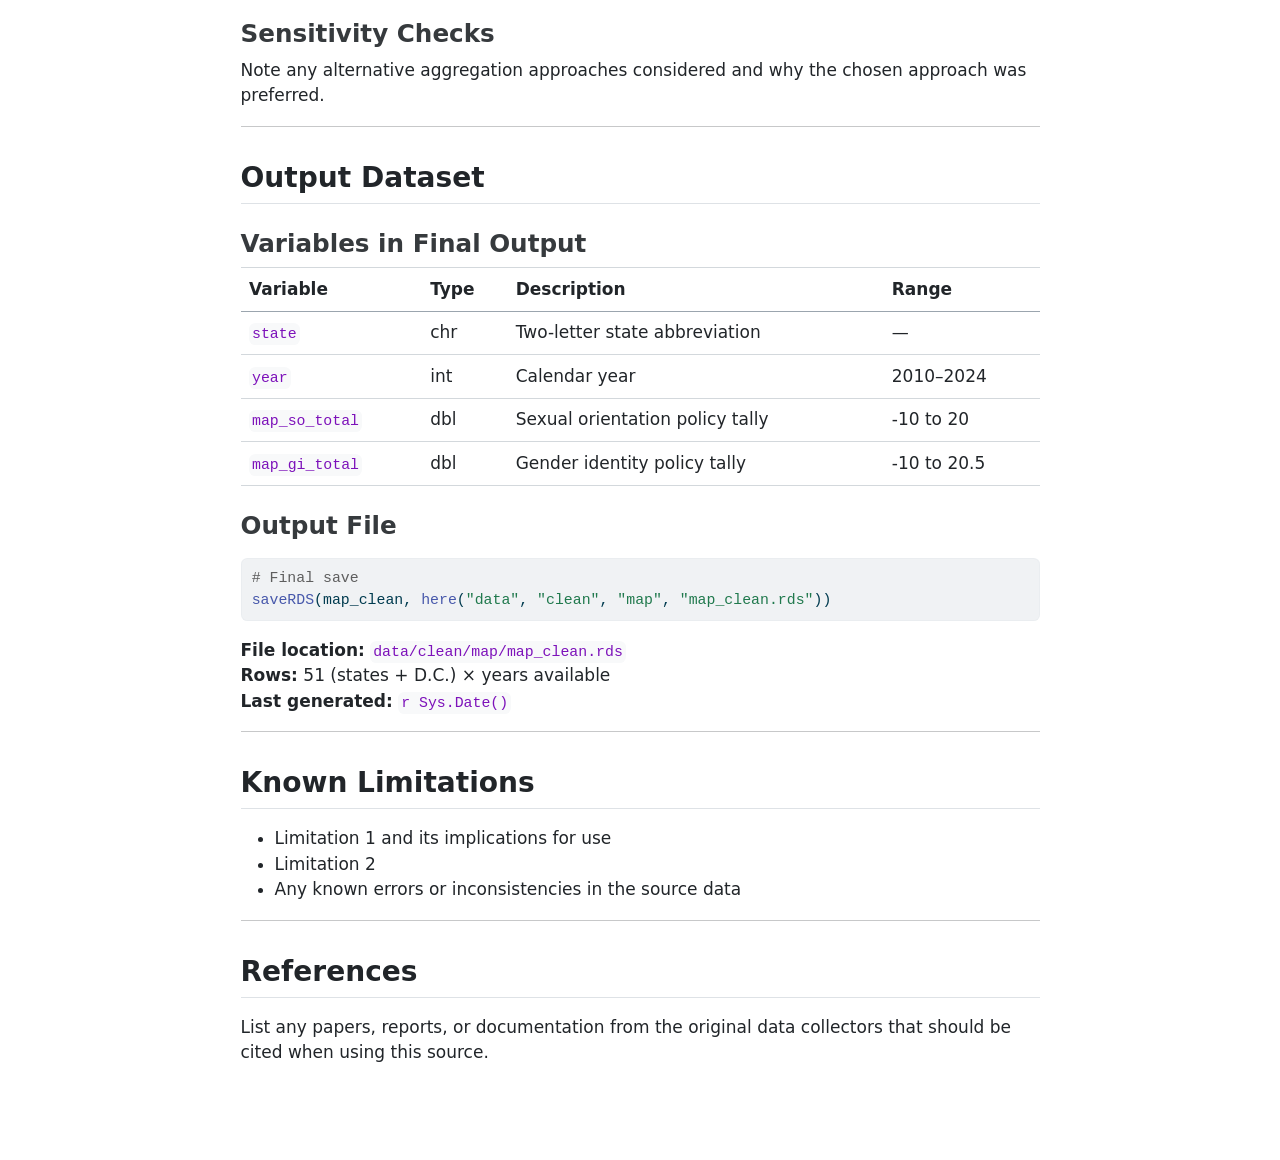
==== commit ee2d27a0: "update" ====
--- a/docs/01_map.html
+++ b/docs/01_map.html
@@ -17,11 +17,10 @@
 div.hanging-indent{margin-left: 1.5em; text-indent: -1.5em;}
 ul.task-list{list-style: none;}
 ul.task-list li input[type="checkbox"] {
-  width: 0.8em;
-  margin: 0 0.8em 0.2em -1em; /* quarto-specific, see https://github.com/quarto-dev/quarto-cli/issues/4556 */ 
-  vertical-align: middle;
+width: 0.8em;
+margin: 0 0.8em 0.2em -1em;  vertical-align: middle;
 }
-/* CSS for syntax highlighting */
+
 pre > code.sourceCode { white-space: pre; position: relative; }
 pre > code.sourceCode > span { line-height: 1.25; }
 pre > code.sourceCode > span:empty { height: 1.2em; }
@@ -37,37 +36,3043 @@
 pre > code.sourceCode > span { display: inline-block; text-indent: -5em; padding-left: 5em; }
 }
 pre.numberSource code
-  { counter-reset: source-line 0; }
+{ counter-reset: source-line 0; }
 pre.numberSource code > span
-  { position: relative; left: -4em; counter-increment: source-line; }
+{ position: relative; left: -4em; counter-increment: source-line; }
 pre.numberSource code > span > a:first-child::before
-  { content: counter(source-line);
-    position: relative; left: -1em; text-align: right; vertical-align: baseline;
-    border: none; display: inline-block;
-    -webkit-touch-callout: none; -webkit-user-select: none;
-    -khtml-user-select: none; -moz-user-select: none;
-    -ms-user-select: none; user-select: none;
-    padding: 0 4px; width: 4em;
-  }
-pre.numberSource { margin-left: 3em;  padding-left: 4px; }
+{ content: counter(source-line);
+position: relative; left: -1em; text-align: right; vertical-align: baseline;
+border: none; display: inline-block;
+-webkit-touch-callout: none; -webkit-user-select: none;
+-khtml-user-select: none; -moz-user-select: none;
+-ms-user-select: none; user-select: none;
+padding: 0 4px; width: 4em;
+}
+pre.numberSource { margin-left: 3em; padding-left: 4px; }
 div.sourceCode
-  {   }
+{ }
 @media screen {
 pre > code.sourceCode > span > a:first-child::before { text-decoration: underline; }
 }
 </style>
 
 
-<script src="01_map_files/libs/clipboard/clipboard.min.js"></script>
-<script src="01_map_files/libs/quarto-html/quarto.js"></script>
-<script src="01_map_files/libs/quarto-html/popper.min.js"></script>
-<script src="01_map_files/libs/quarto-html/tippy.umd.min.js"></script>
-<script src="01_map_files/libs/quarto-html/anchor.min.js"></script>
-<link href="01_map_files/libs/quarto-html/tippy.css" rel="stylesheet">
-<link href="01_map_files/libs/quarto-html/quarto-syntax-highlighting.css" rel="stylesheet" id="quarto-text-highlighting-styles">
-<script src="01_map_files/libs/bootstrap/bootstrap.min.js"></script>
-<link href="01_map_files/libs/bootstrap/bootstrap-icons.css" rel="stylesheet">
-<link href="01_map_files/libs/bootstrap/bootstrap.min.css" rel="stylesheet" id="quarto-bootstrap" data-mode="light">
+<script>/*!
+ * clipboard.js v2.0.11
+ * https://clipboardjs.com/
+ *
+ * Licensed MIT © Zeno Rocha
+ */
+!function(t,e){"object"==typeof exports&&"object"==typeof module?module.exports=e():"function"==typeof define&&define.amd?define([],e):"object"==typeof exports?exports.ClipboardJS=e():t.ClipboardJS=e()}(this,function(){return n={686:function(t,e,n){"use strict";n.d(e,{default:function(){return b}});var e=n(279),i=n.n(e),e=n(370),u=n.n(e),e=n(817),r=n.n(e);function c(t){try{return document.execCommand(t)}catch(t){return}}var a=function(t){t=r()(t);return c("cut"),t};function o(t,e){var n,o,t=(n=t,o="rtl"===document.documentElement.getAttribute("dir"),(t=document.createElement("textarea")).style.fontSize="12pt",t.style.border="0",t.style.padding="0",t.style.margin="0",t.style.position="absolute",t.style[o?"right":"left"]="-9999px",o=window.pageYOffset||document.documentElement.scrollTop,t.style.top="".concat(o,"px"),t.setAttribute("readonly",""),t.value=n,t);return e.container.appendChild(t),e=r()(t),c("copy"),t.remove(),e}var f=function(t){var e=1<arguments.length&&void 0!==arguments[1]?arguments[1]:{container:document.body},n="";return"string"==typeof t?n=o(t,e):t instanceof HTMLInputElement&&!["text","search","url","tel","password"].includes(null==t?void 0:t.type)?n=o(t.value,e):(n=r()(t),c("copy")),n};function l(t){return(l="function"==typeof Symbol&&"symbol"==typeof Symbol.iterator?function(t){return typeof t}:function(t){return t&&"function"==typeof Symbol&&t.constructor===Symbol&&t!==Symbol.prototype?"symbol":typeof t})(t)}var s=function(){var t=0<arguments.length&&void 0!==arguments[0]?arguments[0]:{},e=t.action,n=void 0===e?"copy":e,o=t.container,e=t.target,t=t.text;if("copy"!==n&&"cut"!==n)throw new Error('Invalid "action" value, use either "copy" or "cut"');if(void 0!==e){if(!e||"object"!==l(e)||1!==e.nodeType)throw new Error('Invalid "target" value, use a valid Element');if("copy"===n&&e.hasAttribute("disabled"))throw new Error('Invalid "target" attribute. Please use "readonly" instead of "disabled" attribute');if("cut"===n&&(e.hasAttribute("readonly")||e.hasAttribute("disabled")))throw new Error('Invalid "target" attribute. You can\'t cut text from elements with "readonly" or "disabled" attributes')}return t?f(t,{container:o}):e?"cut"===n?a(e):f(e,{container:o}):void 0};function p(t){return(p="function"==typeof Symbol&&"symbol"==typeof Symbol.iterator?function(t){return typeof t}:function(t){return t&&"function"==typeof Symbol&&t.constructor===Symbol&&t!==Symbol.prototype?"symbol":typeof t})(t)}function d(t,e){for(var n=0;n<e.length;n++){var o=e[n];o.enumerable=o.enumerable||!1,o.configurable=!0,"value"in o&&(o.writable=!0),Object.defineProperty(t,o.key,o)}}function y(t,e){return(y=Object.setPrototypeOf||function(t,e){return t.__proto__=e,t})(t,e)}function h(n){var o=function(){if("undefined"==typeof Reflect||!Reflect.construct)return!1;if(Reflect.construct.sham)return!1;if("function"==typeof Proxy)return!0;try{return Date.prototype.toString.call(Reflect.construct(Date,[],function(){})),!0}catch(t){return!1}}();return function(){var t,e=v(n);return t=o?(t=v(this).constructor,Reflect.construct(e,arguments,t)):e.apply(this,arguments),e=this,!(t=t)||"object"!==p(t)&&"function"!=typeof t?function(t){if(void 0!==t)return t;throw new ReferenceError("this hasn't been initialised - super() hasn't been called")}(e):t}}function v(t){return(v=Object.setPrototypeOf?Object.getPrototypeOf:function(t){return t.__proto__||Object.getPrototypeOf(t)})(t)}function m(t,e){t="data-clipboard-".concat(t);if(e.hasAttribute(t))return e.getAttribute(t)}var b=function(){!function(t,e){if("function"!=typeof e&&null!==e)throw new TypeError("Super expression must either be null or a function");t.prototype=Object.create(e&&e.prototype,{constructor:{value:t,writable:!0,configurable:!0}}),e&&y(t,e)}(r,i());var t,e,n,o=h(r);function r(t,e){var n;return function(t){if(!(t instanceof r))throw new TypeError("Cannot call a class as a function")}(this),(n=o.call(this)).resolveOptions(e),n.listenClick(t),n}return t=r,n=[{key:"copy",value:function(t){var e=1<arguments.length&&void 0!==arguments[1]?arguments[1]:{container:document.body};return f(t,e)}},{key:"cut",value:function(t){return a(t)}},{key:"isSupported",value:function(){var t=0<arguments.length&&void 0!==arguments[0]?arguments[0]:["copy","cut"],t="string"==typeof t?[t]:t,e=!!document.queryCommandSupported;return t.forEach(function(t){e=e&&!!document.queryCommandSupported(t)}),e}}],(e=[{key:"resolveOptions",value:function(){var t=0<arguments.length&&void 0!==arguments[0]?arguments[0]:{};this.action="function"==typeof t.action?t.action:this.defaultAction,this.target="function"==typeof t.target?t.target:this.defaultTarget,this.text="function"==typeof t.text?t.text:this.defaultText,this.container="object"===p(t.container)?t.container:document.body}},{key:"listenClick",value:function(t){var e=this;this.listener=u()(t,"click",function(t){return e.onClick(t)})}},{key:"onClick",value:function(t){var e=t.delegateTarget||t.currentTarget,n=this.action(e)||"copy",t=s({action:n,container:this.container,target:this.target(e),text:this.text(e)});this.emit(t?"success":"error",{action:n,text:t,trigger:e,clearSelection:function(){e&&e.focus(),window.getSelection().removeAllRanges()}})}},{key:"defaultAction",value:function(t){return m("action",t)}},{key:"defaultTarget",value:function(t){t=m("target",t);if(t)return document.querySelector(t)}},{key:"defaultText",value:function(t){return m("text",t)}},{key:"destroy",value:function(){this.listener.destroy()}}])&&d(t.prototype,e),n&&d(t,n),r}()},828:function(t){var e;"undefined"==typeof Element||Element.prototype.matches||((e=Element.prototype).matches=e.matchesSelector||e.mozMatchesSelector||e.msMatchesSelector||e.oMatchesSelector||e.webkitMatchesSelector),t.exports=function(t,e){for(;t&&9!==t.nodeType;){if("function"==typeof t.matches&&t.matches(e))return t;t=t.parentNode}}},438:function(t,e,n){var u=n(828);function i(t,e,n,o,r){var i=function(e,n,t,o){return function(t){t.delegateTarget=u(t.target,n),t.delegateTarget&&o.call(e,t)}}.apply(this,arguments);return t.addEventListener(n,i,r),{destroy:function(){t.removeEventListener(n,i,r)}}}t.exports=function(t,e,n,o,r){return"function"==typeof t.addEventListener?i.apply(null,arguments):"function"==typeof n?i.bind(null,document).apply(null,arguments):("string"==typeof t&&(t=document.querySelectorAll(t)),Array.prototype.map.call(t,function(t){return i(t,e,n,o,r)}))}},879:function(t,n){n.node=function(t){return void 0!==t&&t instanceof HTMLElement&&1===t.nodeType},n.nodeList=function(t){var e=Object.prototype.toString.call(t);return void 0!==t&&("[object NodeList]"===e||"[object HTMLCollection]"===e)&&"length"in t&&(0===t.length||n.node(t[0]))},n.string=function(t){return"string"==typeof t||t instanceof String},n.fn=function(t){return"[object Function]"===Object.prototype.toString.call(t)}},370:function(t,e,n){var f=n(879),l=n(438);t.exports=function(t,e,n){if(!t&&!e&&!n)throw new Error("Missing required arguments");if(!f.string(e))throw new TypeError("Second argument must be a String");if(!f.fn(n))throw new TypeError("Third argument must be a Function");if(f.node(t))return c=e,a=n,(u=t).addEventListener(c,a),{destroy:function(){u.removeEventListener(c,a)}};if(f.nodeList(t))return o=t,r=e,i=n,Array.prototype.forEach.call(o,function(t){t.addEventListener(r,i)}),{destroy:function(){Array.prototype.forEach.call(o,function(t){t.removeEventListener(r,i)})}};if(f.string(t))return t=t,e=e,n=n,l(document.body,t,e,n);throw new TypeError("First argument must be a String, HTMLElement, HTMLCollection, or NodeList");var o,r,i,u,c,a}},817:function(t){t.exports=function(t){var e,n="SELECT"===t.nodeName?(t.focus(),t.value):"INPUT"===t.nodeName||"TEXTAREA"===t.nodeName?((e=t.hasAttribute("readonly"))||t.setAttribute("readonly",""),t.select(),t.setSelectionRange(0,t.value.length),e||t.removeAttribute("readonly"),t.value):(t.hasAttribute("contenteditable")&&t.focus(),n=window.getSelection(),(e=document.createRange()).selectNodeContents(t),n.removeAllRanges(),n.addRange(e),n.toString());return n}},279:function(t){function e(){}e.prototype={on:function(t,e,n){var o=this.e||(this.e={});return(o[t]||(o[t]=[])).push({fn:e,ctx:n}),this},once:function(t,e,n){var o=this;function r(){o.off(t,r),e.apply(n,arguments)}return r._=e,this.on(t,r,n)},emit:function(t){for(var e=[].slice.call(arguments,1),n=((this.e||(this.e={}))[t]||[]).slice(),o=0,r=n.length;o<r;o++)n[o].fn.apply(n[o].ctx,e);return this},off:function(t,e){var n=this.e||(this.e={}),o=n[t],r=[];if(o&&e)for(var i=0,u=o.length;i<u;i++)o[i].fn!==e&&o[i].fn._!==e&&r.push(o[i]);return r.length?n[t]=r:delete n[t],this}},t.exports=e,t.exports.TinyEmitter=e}},r={},o.n=function(t){var e=t&&t.__esModule?function(){return t.default}:function(){return t};return o.d(e,{a:e}),e},o.d=function(t,e){for(var n in e)o.o(e,n)&&!o.o(t,n)&&Object.defineProperty(t,n,{enumerable:!0,get:e[n]})},o.o=function(t,e){return Object.prototype.hasOwnProperty.call(t,e)},o(686).default;function o(t){if(r[t])return r[t].exports;var e=r[t]={exports:{}};return n[t](e,e.exports,o),e.exports}var n,r});</script>
+<script>const sectionChanged = new CustomEvent("quarto-sectionChanged", {
+  detail: {},
+  bubbles: true,
+  cancelable: false,
+  composed: false,
+});
+
+const layoutMarginEls = () => {
+  // Find any conflicting margin elements and add margins to the
+  // top to prevent overlap
+  const marginChildren = window.document.querySelectorAll(
+    ".column-margin.column-container > *, .margin-caption, .aside"
+  );
+
+  let lastBottom = 0;
+  for (const marginChild of marginChildren) {
+    if (marginChild.offsetParent !== null) {
+      // clear the top margin so we recompute it
+      marginChild.style.marginTop = null;
+      const top = marginChild.getBoundingClientRect().top + window.scrollY;
+      if (top < lastBottom) {
+        const marginChildStyle = window.getComputedStyle(marginChild);
+        const marginBottom = parseFloat(marginChildStyle["marginBottom"]);
+        const margin = lastBottom - top + marginBottom;
+        marginChild.style.marginTop = `${margin}px`;
+      }
+      const styles = window.getComputedStyle(marginChild);
+      const marginTop = parseFloat(styles["marginTop"]);
+      lastBottom = top + marginChild.getBoundingClientRect().height + marginTop;
+    }
+  }
+};
+
+window.document.addEventListener("DOMContentLoaded", function (_event) {
+  // Recompute the position of margin elements anytime the body size changes
+  if (window.ResizeObserver) {
+    const resizeObserver = new window.ResizeObserver(
+      throttle(() => {
+        layoutMarginEls();
+        if (
+          window.document.body.getBoundingClientRect().width < 990 &&
+          isReaderMode()
+        ) {
+          quartoToggleReader();
+        }
+      }, 50)
+    );
+    resizeObserver.observe(window.document.body);
+  }
+
+  const tocEl = window.document.querySelector('nav.toc-active[role="doc-toc"]');
+  const sidebarEl = window.document.getElementById("quarto-sidebar");
+  const leftTocEl = window.document.getElementById("quarto-sidebar-toc-left");
+  const marginSidebarEl = window.document.getElementById(
+    "quarto-margin-sidebar"
+  );
+  // function to determine whether the element has a previous sibling that is active
+  const prevSiblingIsActiveLink = (el) => {
+    const sibling = el.previousElementSibling;
+    if (sibling && sibling.tagName === "A") {
+      return sibling.classList.contains("active");
+    } else {
+      return false;
+    }
+  };
+
+  // fire slideEnter for bootstrap tab activations (for htmlwidget resize behavior)
+  function fireSlideEnter(e) {
+    const event = window.document.createEvent("Event");
+    event.initEvent("slideenter", true, true);
+    window.document.dispatchEvent(event);
+  }
+  const tabs = window.document.querySelectorAll('a[data-bs-toggle="tab"]');
+  tabs.forEach((tab) => {
+    tab.addEventListener("shown.bs.tab", fireSlideEnter);
+  });
+
+  // fire slideEnter for tabby tab activations (for htmlwidget resize behavior)
+  document.addEventListener("tabby", fireSlideEnter, false);
+
+  // Track scrolling and mark TOC links as active
+  // get table of contents and sidebar (bail if we don't have at least one)
+  const tocLinks = tocEl
+    ? [...tocEl.querySelectorAll("a[data-scroll-target]")]
+    : [];
+  const makeActive = (link) => tocLinks[link].classList.add("active");
+  const removeActive = (link) => tocLinks[link].classList.remove("active");
+  const removeAllActive = () =>
+    [...Array(tocLinks.length).keys()].forEach((link) => removeActive(link));
+
+  // activate the anchor for a section associated with this TOC entry
+  tocLinks.forEach((link) => {
+    link.addEventListener("click", () => {
+      if (link.href.indexOf("#") !== -1) {
+        const anchor = link.href.split("#")[1];
+        const heading = window.document.querySelector(
+          `[data-anchor-id="${anchor}"]`
+        );
+        if (heading) {
+          // Add the class
+          heading.classList.add("reveal-anchorjs-link");
+
+          // function to show the anchor
+          const handleMouseout = () => {
+            heading.classList.remove("reveal-anchorjs-link");
+            heading.removeEventListener("mouseout", handleMouseout);
+          };
+
+          // add a function to clear the anchor when the user mouses out of it
+          heading.addEventListener("mouseout", handleMouseout);
+        }
+      }
+    });
+  });
+
+  const sections = tocLinks.map((link) => {
+    const target = link.getAttribute("data-scroll-target");
+    if (target.startsWith("#")) {
+      return window.document.getElementById(decodeURI(`${target.slice(1)}`));
+    } else {
+      return window.document.querySelector(decodeURI(`${target}`));
+    }
+  });
+
+  const sectionMargin = 200;
+  let currentActive = 0;
+  // track whether we've initialized state the first time
+  let init = false;
+
+  const updateActiveLink = () => {
+    // The index from bottom to top (e.g. reversed list)
+    let sectionIndex = -1;
+    if (
+      window.innerHeight + window.pageYOffset >=
+      window.document.body.offsetHeight
+    ) {
+      // This is the no-scroll case where last section should be the active one
+      sectionIndex = 0;
+    } else {
+      // This finds the last section visible on screen that should be made active
+      sectionIndex = [...sections].reverse().findIndex((section) => {
+        if (section) {
+          return window.pageYOffset >= section.offsetTop - sectionMargin;
+        } else {
+          return false;
+        }
+      });
+    }
+    if (sectionIndex > -1) {
+      const current = sections.length - sectionIndex - 1;
+      if (current !== currentActive) {
+        removeAllActive();
+        currentActive = current;
+        makeActive(current);
+        if (init) {
+          window.dispatchEvent(sectionChanged);
+        }
+        init = true;
+      }
+    }
+  };
+
+  const inHiddenRegion = (top, bottom, hiddenRegions) => {
+    for (const region of hiddenRegions) {
+      if (top <= region.bottom && bottom >= region.top) {
+        return true;
+      }
+    }
+    return false;
+  };
+
+  const categorySelector = "header.quarto-title-block .quarto-category";
+  const activateCategories = (href) => {
+    // Find any categories
+    // Surround them with a link pointing back to:
+    // #category=Authoring
+    try {
+      const categoryEls = window.document.querySelectorAll(categorySelector);
+      for (const categoryEl of categoryEls) {
+        const categoryText = categoryEl.textContent;
+        if (categoryText) {
+          const link = `${href}#category=${encodeURIComponent(categoryText)}`;
+          const linkEl = window.document.createElement("a");
+          linkEl.setAttribute("href", link);
+          for (const child of categoryEl.childNodes) {
+            linkEl.append(child);
+          }
+          categoryEl.appendChild(linkEl);
+        }
+      }
+    } catch {
+      // Ignore errors
+    }
+  };
+  function hasTitleCategories() {
+    return window.document.querySelector(categorySelector) !== null;
+  }
+
+  function offsetRelativeUrl(url) {
+    const offset = getMeta("quarto:offset");
+    return offset ? offset + url : url;
+  }
+
+  function offsetAbsoluteUrl(url) {
+    const offset = getMeta("quarto:offset");
+    const baseUrl = new URL(offset, window.location);
+
+    const projRelativeUrl = url.replace(baseUrl, "");
+    if (projRelativeUrl.startsWith("/")) {
+      return projRelativeUrl;
+    } else {
+      return "/" + projRelativeUrl;
+    }
+  }
+
+  // read a meta tag value
+  function getMeta(metaName) {
+    const metas = window.document.getElementsByTagName("meta");
+    for (let i = 0; i < metas.length; i++) {
+      if (metas[i].getAttribute("name") === metaName) {
+        return metas[i].getAttribute("content");
+      }
+    }
+    return "";
+  }
+
+  async function findAndActivateCategories() {
+    const currentPagePath = offsetAbsoluteUrl(window.location.href);
+    const response = await fetch(offsetRelativeUrl("listings.json"));
+    if (response.status == 200) {
+      return response.json().then(function (listingPaths) {
+        const listingHrefs = [];
+        for (const listingPath of listingPaths) {
+          const pathWithoutLeadingSlash = listingPath.listing.substring(1);
+          for (const item of listingPath.items) {
+            if (
+              item === currentPagePath ||
+              item === currentPagePath + "index.html"
+            ) {
+              // Resolve this path against the offset to be sure
+              // we already are using the correct path to the listing
+              // (this adjusts the listing urls to be rooted against
+              // whatever root the page is actually running against)
+              const relative = offsetRelativeUrl(pathWithoutLeadingSlash);
+              const baseUrl = window.location;
+              const resolvedPath = new URL(relative, baseUrl);
+              listingHrefs.push(resolvedPath.pathname);
+              break;
+            }
+          }
+        }
+
+        // Look up the tree for a nearby linting and use that if we find one
+        const nearestListing = findNearestParentListing(
+          offsetAbsoluteUrl(window.location.pathname),
+          listingHrefs
+        );
+        if (nearestListing) {
+          activateCategories(nearestListing);
+        } else {
+          // See if the referrer is a listing page for this item
+          const referredRelativePath = offsetAbsoluteUrl(document.referrer);
+          const referrerListing = listingHrefs.find((listingHref) => {
+            const isListingReferrer =
+              listingHref === referredRelativePath ||
+              listingHref === referredRelativePath + "index.html";
+            return isListingReferrer;
+          });
+
+          if (referrerListing) {
+            // Try to use the referrer if possible
+            activateCategories(referrerListing);
+          } else if (listingHrefs.length > 0) {
+            // Otherwise, just fall back to the first listing
+            activateCategories(listingHrefs[0]);
+          }
+        }
+      });
+    }
+  }
+  if (hasTitleCategories()) {
+    findAndActivateCategories();
+  }
+
+  const findNearestParentListing = (href, listingHrefs) => {
+    if (!href || !listingHrefs) {
+      return undefined;
+    }
+    // Look up the tree for a nearby linting and use that if we find one
+    const relativeParts = href.substring(1).split("/");
+    while (relativeParts.length > 0) {
+      const path = relativeParts.join("/");
+      for (const listingHref of listingHrefs) {
+        if (listingHref.startsWith(path)) {
+          return listingHref;
+        }
+      }
+      relativeParts.pop();
+    }
+
+    return undefined;
+  };
+
+  const manageSidebarVisiblity = (el, placeholderDescriptor) => {
+    let isVisible = true;
+    let elRect;
+
+    return (hiddenRegions) => {
+      if (el === null) {
+        return;
+      }
+
+      // Find the last element of the TOC
+      const lastChildEl = el.lastElementChild;
+
+      if (lastChildEl) {
+        // Converts the sidebar to a menu
+        const convertToMenu = () => {
+          for (const child of el.children) {
+            child.style.opacity = 0;
+            child.style.overflow = "hidden";
+            child.style.pointerEvents = "none";
+          }
+
+          nexttick(() => {
+            const toggleContainer = window.document.createElement("div");
+            toggleContainer.style.width = "100%";
+            toggleContainer.classList.add("zindex-over-content");
+            toggleContainer.classList.add("quarto-sidebar-toggle");
+            toggleContainer.classList.add("headroom-target"); // Marks this to be managed by headeroom
+            toggleContainer.id = placeholderDescriptor.id;
+            toggleContainer.style.position = "fixed";
+
+            const toggleIcon = window.document.createElement("i");
+            toggleIcon.classList.add("quarto-sidebar-toggle-icon");
+            toggleIcon.classList.add("bi");
+            toggleIcon.classList.add("bi-caret-down-fill");
+
+            const toggleTitle = window.document.createElement("div");
+            const titleEl = window.document.body.querySelector(
+              placeholderDescriptor.titleSelector
+            );
+            if (titleEl) {
+              toggleTitle.append(
+                titleEl.textContent || titleEl.innerText,
+                toggleIcon
+              );
+            }
+            toggleTitle.classList.add("zindex-over-content");
+            toggleTitle.classList.add("quarto-sidebar-toggle-title");
+            toggleContainer.append(toggleTitle);
+
+            const toggleContents = window.document.createElement("div");
+            toggleContents.classList = el.classList;
+            toggleContents.classList.add("zindex-over-content");
+            toggleContents.classList.add("quarto-sidebar-toggle-contents");
+            for (const child of el.children) {
+              if (child.id === "toc-title") {
+                continue;
+              }
+
+              const clone = child.cloneNode(true);
+              clone.style.opacity = 1;
+              clone.style.pointerEvents = null;
+              clone.style.display = null;
+              toggleContents.append(clone);
+            }
+            toggleContents.style.height = "0px";
+            const positionToggle = () => {
+              // position the element (top left of parent, same width as parent)
+              if (!elRect) {
+                elRect = el.getBoundingClientRect();
+              }
+              toggleContainer.style.left = `${elRect.left}px`;
+              toggleContainer.style.top = `${elRect.top}px`;
+              toggleContainer.style.width = `${elRect.width}px`;
+            };
+            positionToggle();
+
+            toggleContainer.append(toggleContents);
+            el.parentElement.prepend(toggleContainer);
+
+            // Process clicks
+            let tocShowing = false;
+            // Allow the caller to control whether this is dismissed
+            // when it is clicked (e.g. sidebar navigation supports
+            // opening and closing the nav tree, so don't dismiss on click)
+            const clickEl = placeholderDescriptor.dismissOnClick
+              ? toggleContainer
+              : toggleTitle;
+
+            const closeToggle = () => {
+              if (tocShowing) {
+                toggleContainer.classList.remove("expanded");
+                toggleContents.style.height = "0px";
+                tocShowing = false;
+              }
+            };
+
+            // Get rid of any expanded toggle if the user scrolls
+            window.document.addEventListener(
+              "scroll",
+              throttle(() => {
+                closeToggle();
+              }, 50)
+            );
+
+            // Handle positioning of the toggle
+            window.addEventListener(
+              "resize",
+              throttle(() => {
+                elRect = undefined;
+                positionToggle();
+              }, 50)
+            );
+
+            window.addEventListener("quarto-hrChanged", () => {
+              elRect = undefined;
+            });
+
+            // Process the click
+            clickEl.onclick = () => {
+              if (!tocShowing) {
+                toggleContainer.classList.add("expanded");
+                toggleContents.style.height = null;
+                tocShowing = true;
+              } else {
+                closeToggle();
+              }
+            };
+          });
+        };
+
+        // Converts a sidebar from a menu back to a sidebar
+        const convertToSidebar = () => {
+          for (const child of el.children) {
+            child.style.opacity = 1;
+            child.style.overflow = null;
+            child.style.pointerEvents = null;
+          }
+
+          const placeholderEl = window.document.getElementById(
+            placeholderDescriptor.id
+          );
+          if (placeholderEl) {
+            placeholderEl.remove();
+          }
+
+          el.classList.remove("rollup");
+        };
+
+        if (isReaderMode()) {
+          convertToMenu();
+          isVisible = false;
+        } else {
+          // Find the top and bottom o the element that is being managed
+          const elTop = el.offsetTop;
+          const elBottom =
+            elTop + lastChildEl.offsetTop + lastChildEl.offsetHeight;
+
+          if (!isVisible) {
+            // If the element is current not visible reveal if there are
+            // no conflicts with overlay regions
+            if (!inHiddenRegion(elTop, elBottom, hiddenRegions)) {
+              convertToSidebar();
+              isVisible = true;
+            }
+          } else {
+            // If the element is visible, hide it if it conflicts with overlay regions
+            // and insert a placeholder toggle (or if we're in reader mode)
+            if (inHiddenRegion(elTop, elBottom, hiddenRegions)) {
+              convertToMenu();
+              isVisible = false;
+            }
+          }
+        }
+      }
+    };
+  };
+
+  const tabEls = document.querySelectorAll('a[data-bs-toggle="tab"]');
+  for (const tabEl of tabEls) {
+    const id = tabEl.getAttribute("data-bs-target");
+    if (id) {
+      const columnEl = document.querySelector(
+        `${id} .column-margin, .tabset-margin-content`
+      );
+      if (columnEl)
+        tabEl.addEventListener("shown.bs.tab", function (event) {
+          const el = event.srcElement;
+          if (el) {
+            const visibleCls = `${el.id}-margin-content`;
+            // walk up until we find a parent tabset
+            let panelTabsetEl = el.parentElement;
+            while (panelTabsetEl) {
+              if (panelTabsetEl.classList.contains("panel-tabset")) {
+                break;
+              }
+              panelTabsetEl = panelTabsetEl.parentElement;
+            }
+
+            if (panelTabsetEl) {
+              const prevSib = panelTabsetEl.previousElementSibling;
+              if (
+                prevSib &&
+                prevSib.classList.contains("tabset-margin-container")
+              ) {
+                const childNodes = prevSib.querySelectorAll(
+                  ".tabset-margin-content"
+                );
+                for (const childEl of childNodes) {
+                  if (childEl.classList.contains(visibleCls)) {
+                    childEl.classList.remove("collapse");
+                  } else {
+                    childEl.classList.add("collapse");
+                  }
+                }
+              }
+            }
+          }
+
+          layoutMarginEls();
+        });
+    }
+  }
+
+  // Manage the visibility of the toc and the sidebar
+  const marginScrollVisibility = manageSidebarVisiblity(marginSidebarEl, {
+    id: "quarto-toc-toggle",
+    titleSelector: "#toc-title",
+    dismissOnClick: true,
+  });
+  const sidebarScrollVisiblity = manageSidebarVisiblity(sidebarEl, {
+    id: "quarto-sidebarnav-toggle",
+    titleSelector: ".title",
+    dismissOnClick: false,
+  });
+  let tocLeftScrollVisibility;
+  if (leftTocEl) {
+    tocLeftScrollVisibility = manageSidebarVisiblity(leftTocEl, {
+      id: "quarto-lefttoc-toggle",
+      titleSelector: "#toc-title",
+      dismissOnClick: true,
+    });
+  }
+
+  // Find the first element that uses formatting in special columns
+  const conflictingEls = window.document.body.querySelectorAll(
+    '[class^="column-"], [class*=" column-"], aside, [class*="margin-caption"], [class*=" margin-caption"], [class*="margin-ref"], [class*=" margin-ref"]'
+  );
+
+  // Filter all the possibly conflicting elements into ones
+  // the do conflict on the left or ride side
+  const arrConflictingEls = Array.from(conflictingEls);
+  const leftSideConflictEls = arrConflictingEls.filter((el) => {
+    if (el.tagName === "ASIDE") {
+      return false;
+    }
+    return Array.from(el.classList).find((className) => {
+      return (
+        className !== "column-body" &&
+        className.startsWith("column-") &&
+        !className.endsWith("right") &&
+        !className.endsWith("container") &&
+        className !== "column-margin"
+      );
+    });
+  });
+  const rightSideConflictEls = arrConflictingEls.filter((el) => {
+    if (el.tagName === "ASIDE") {
+      return true;
+    }
+
+    const hasMarginCaption = Array.from(el.classList).find((className) => {
+      return className == "margin-caption";
+    });
+    if (hasMarginCaption) {
+      return true;
+    }
+
+    return Array.from(el.classList).find((className) => {
+      return (
+        className !== "column-body" &&
+        !className.endsWith("container") &&
+        className.startsWith("column-") &&
+        !className.endsWith("left")
+      );
+    });
+  });
+
+  const kOverlapPaddingSize = 10;
+  function toRegions(els) {
+    return els.map((el) => {
+      const boundRect = el.getBoundingClientRect();
+      const top =
+        boundRect.top +
+        document.documentElement.scrollTop -
+        kOverlapPaddingSize;
+      return {
+        top,
+        bottom: top + el.scrollHeight + 2 * kOverlapPaddingSize,
+      };
+    });
+  }
+
+  let hasObserved = false;
+  const visibleItemObserver = (els) => {
+    let visibleElements = [...els];
+    const intersectionObserver = new IntersectionObserver(
+      (entries, _observer) => {
+        entries.forEach((entry) => {
+          if (entry.isIntersecting) {
+            if (visibleElements.indexOf(entry.target) === -1) {
+              visibleElements.push(entry.target);
+            }
+          } else {
+            visibleElements = visibleElements.filter((visibleEntry) => {
+              return visibleEntry !== entry;
+            });
+          }
+        });
+
+        if (!hasObserved) {
+          hideOverlappedSidebars();
+        }
+        hasObserved = true;
+      },
+      {}
+    );
+    els.forEach((el) => {
+      intersectionObserver.observe(el);
+    });
+
+    return {
+      getVisibleEntries: () => {
+        return visibleElements;
+      },
+    };
+  };
+
+  const rightElementObserver = visibleItemObserver(rightSideConflictEls);
+  const leftElementObserver = visibleItemObserver(leftSideConflictEls);
+
+  const hideOverlappedSidebars = () => {
+    marginScrollVisibility(toRegions(rightElementObserver.getVisibleEntries()));
+    sidebarScrollVisiblity(toRegions(leftElementObserver.getVisibleEntries()));
+    if (tocLeftScrollVisibility) {
+      tocLeftScrollVisibility(
+        toRegions(leftElementObserver.getVisibleEntries())
+      );
+    }
+  };
+
+  window.quartoToggleReader = () => {
+    // Applies a slow class (or removes it)
+    // to update the transition speed
+    const slowTransition = (slow) => {
+      const manageTransition = (id, slow) => {
+        const el = document.getElementById(id);
+        if (el) {
+          if (slow) {
+            el.classList.add("slow");
+          } else {
+            el.classList.remove("slow");
+          }
+        }
+      };
+
+      manageTransition("TOC", slow);
+      manageTransition("quarto-sidebar", slow);
+    };
+    const readerMode = !isReaderMode();
+    setReaderModeValue(readerMode);
+
+    // If we're entering reader mode, slow the transition
+    if (readerMode) {
+      slowTransition(readerMode);
+    }
+    highlightReaderToggle(readerMode);
+    hideOverlappedSidebars();
+
+    // If we're exiting reader mode, restore the non-slow transition
+    if (!readerMode) {
+      slowTransition(!readerMode);
+    }
+  };
+
+  const highlightReaderToggle = (readerMode) => {
+    const els = document.querySelectorAll(".quarto-reader-toggle");
+    if (els) {
+      els.forEach((el) => {
+        if (readerMode) {
+          el.classList.add("reader");
+        } else {
+          el.classList.remove("reader");
+        }
+      });
+    }
+  };
+
+  const setReaderModeValue = (val) => {
+    if (window.location.protocol !== "file:") {
+      window.localStorage.setItem("quarto-reader-mode", val);
+    } else {
+      localReaderMode = val;
+    }
+  };
+
+  const isReaderMode = () => {
+    if (window.location.protocol !== "file:") {
+      return window.localStorage.getItem("quarto-reader-mode") === "true";
+    } else {
+      return localReaderMode;
+    }
+  };
+  let localReaderMode = null;
+
+  const tocOpenDepthStr = tocEl?.getAttribute("data-toc-expanded");
+  const tocOpenDepth = tocOpenDepthStr ? Number(tocOpenDepthStr) : 1;
+
+  // Walk the TOC and collapse/expand nodes
+  // Nodes are expanded if:
+  // - they are top level
+  // - they have children that are 'active' links
+  // - they are directly below an link that is 'active'
+  const walk = (el, depth) => {
+    // Tick depth when we enter a UL
+    if (el.tagName === "UL") {
+      depth = depth + 1;
+    }
+
+    // It this is active link
+    let isActiveNode = false;
+    if (el.tagName === "A" && el.classList.contains("active")) {
+      isActiveNode = true;
+    }
+
+    // See if there is an active child to this element
+    let hasActiveChild = false;
+    for (child of el.children) {
+      hasActiveChild = walk(child, depth) || hasActiveChild;
+    }
+
+    // Process the collapse state if this is an UL
+    if (el.tagName === "UL") {
+      if (tocOpenDepth === -1 && depth > 1) {
+        // toc-expand: false
+        el.classList.add("collapse");
+      } else if (
+        depth <= tocOpenDepth ||
+        hasActiveChild ||
+        prevSiblingIsActiveLink(el)
+      ) {
+        el.classList.remove("collapse");
+      } else {
+        el.classList.add("collapse");
+      }
+
+      // untick depth when we leave a UL
+      depth = depth - 1;
+    }
+    return hasActiveChild || isActiveNode;
+  };
+
+  // walk the TOC and expand / collapse any items that should be shown
+  if (tocEl) {
+    updateActiveLink();
+    walk(tocEl, 0);
+  }
+
+  // Throttle the scroll event and walk peridiocally
+  window.document.addEventListener(
+    "scroll",
+    throttle(() => {
+      if (tocEl) {
+        updateActiveLink();
+        walk(tocEl, 0);
+      }
+      if (!isReaderMode()) {
+        hideOverlappedSidebars();
+      }
+    }, 5)
+  );
+  window.addEventListener(
+    "resize",
+    throttle(() => {
+      if (tocEl) {
+        updateActiveLink();
+        walk(tocEl, 0);
+      }
+      if (!isReaderMode()) {
+        hideOverlappedSidebars();
+      }
+    }, 10)
+  );
+  hideOverlappedSidebars();
+  highlightReaderToggle(isReaderMode());
+});
+
+// grouped tabsets
+window.addEventListener("pageshow", (_event) => {
+  function getTabSettings() {
+    const data = localStorage.getItem("quarto-persistent-tabsets-data");
+    if (!data) {
+      localStorage.setItem("quarto-persistent-tabsets-data", "{}");
+      return {};
+    }
+    if (data) {
+      return JSON.parse(data);
+    }
+  }
+
+  function setTabSettings(data) {
+    localStorage.setItem(
+      "quarto-persistent-tabsets-data",
+      JSON.stringify(data)
+    );
+  }
+
+  function setTabState(groupName, groupValue) {
+    const data = getTabSettings();
+    data[groupName] = groupValue;
+    setTabSettings(data);
+  }
+
+  function toggleTab(tab, active) {
+    const tabPanelId = tab.getAttribute("aria-controls");
+    const tabPanel = document.getElementById(tabPanelId);
+    if (active) {
+      tab.classList.add("active");
+      tabPanel.classList.add("active");
+    } else {
+      tab.classList.remove("active");
+      tabPanel.classList.remove("active");
+    }
+  }
+
+  function toggleAll(selectedGroup, selectorsToSync) {
+    for (const [thisGroup, tabs] of Object.entries(selectorsToSync)) {
+      const active = selectedGroup === thisGroup;
+      for (const tab of tabs) {
+        toggleTab(tab, active);
+      }
+    }
+  }
+
+  function findSelectorsToSyncByLanguage() {
+    const result = {};
+    const tabs = Array.from(
+      document.querySelectorAll(`div[data-group] a[id^='tabset-']`)
+    );
+    for (const item of tabs) {
+      const div = item.parentElement.parentElement.parentElement;
+      const group = div.getAttribute("data-group");
+      if (!result[group]) {
+        result[group] = {};
+      }
+      const selectorsToSync = result[group];
+      const value = item.innerHTML;
+      if (!selectorsToSync[value]) {
+        selectorsToSync[value] = [];
+      }
+      selectorsToSync[value].push(item);
+    }
+    return result;
+  }
+
+  function setupSelectorSync() {
+    const selectorsToSync = findSelectorsToSyncByLanguage();
+    Object.entries(selectorsToSync).forEach(([group, tabSetsByValue]) => {
+      Object.entries(tabSetsByValue).forEach(([value, items]) => {
+        items.forEach((item) => {
+          item.addEventListener("click", (_event) => {
+            setTabState(group, value);
+            toggleAll(value, selectorsToSync[group]);
+          });
+        });
+      });
+    });
+    return selectorsToSync;
+  }
+
+  const selectorsToSync = setupSelectorSync();
+  for (const [group, selectedName] of Object.entries(getTabSettings())) {
+    const selectors = selectorsToSync[group];
+    // it's possible that stale state gives us empty selections, so we explicitly check here.
+    if (selectors) {
+      toggleAll(selectedName, selectors);
+    }
+  }
+});
+
+function throttle(func, wait) {
+  let waiting = false;
+  return function () {
+    if (!waiting) {
+      func.apply(this, arguments);
+      waiting = true;
+      setTimeout(function () {
+        waiting = false;
+      }, wait);
+    }
+  };
+}
+
+function nexttick(func) {
+  return setTimeout(func, 0);
+}
+</script>
+<script>/**
+ * @popperjs/core v2.11.7 - MIT License
+ */
+
+!function(e,t){"object"==typeof exports&&"undefined"!=typeof module?t(exports):"function"==typeof define&&define.amd?define(["exports"],t):t((e="undefined"!=typeof globalThis?globalThis:e||self).Popper={})}(this,(function(e){"use strict";function t(e){if(null==e)return window;if("[object Window]"!==e.toString()){var t=e.ownerDocument;return t&&t.defaultView||window}return e}function n(e){return e instanceof t(e).Element||e instanceof Element}function r(e){return e instanceof t(e).HTMLElement||e instanceof HTMLElement}function o(e){return"undefined"!=typeof ShadowRoot&&(e instanceof t(e).ShadowRoot||e instanceof ShadowRoot)}var i=Math.max,a=Math.min,s=Math.round;function f(){var e=navigator.userAgentData;return null!=e&&e.brands&&Array.isArray(e.brands)?e.brands.map((function(e){return e.brand+"/"+e.version})).join(" "):navigator.userAgent}function c(){return!/^((?!chrome|android).)*safari/i.test(f())}function p(e,o,i){void 0===o&&(o=!1),void 0===i&&(i=!1);var a=e.getBoundingClientRect(),f=1,p=1;o&&r(e)&&(f=e.offsetWidth>0&&s(a.width)/e.offsetWidth||1,p=e.offsetHeight>0&&s(a.height)/e.offsetHeight||1);var u=(n(e)?t(e):window).visualViewport,l=!c()&&i,d=(a.left+(l&&u?u.offsetLeft:0))/f,h=(a.top+(l&&u?u.offsetTop:0))/p,m=a.width/f,v=a.height/p;return{width:m,height:v,top:h,right:d+m,bottom:h+v,left:d,x:d,y:h}}function u(e){var n=t(e);return{scrollLeft:n.pageXOffset,scrollTop:n.pageYOffset}}function l(e){return e?(e.nodeName||"").toLowerCase():null}function d(e){return((n(e)?e.ownerDocument:e.document)||window.document).documentElement}function h(e){return p(d(e)).left+u(e).scrollLeft}function m(e){return t(e).getComputedStyle(e)}function v(e){var t=m(e),n=t.overflow,r=t.overflowX,o=t.overflowY;return/auto|scroll|overlay|hidden/.test(n+o+r)}function y(e,n,o){void 0===o&&(o=!1);var i,a,f=r(n),c=r(n)&&function(e){var t=e.getBoundingClientRect(),n=s(t.width)/e.offsetWidth||1,r=s(t.height)/e.offsetHeight||1;return 1!==n||1!==r}(n),m=d(n),y=p(e,c,o),g={scrollLeft:0,scrollTop:0},b={x:0,y:0};return(f||!f&&!o)&&(("body"!==l(n)||v(m))&&(g=(i=n)!==t(i)&&r(i)?{scrollLeft:(a=i).scrollLeft,scrollTop:a.scrollTop}:u(i)),r(n)?((b=p(n,!0)).x+=n.clientLeft,b.y+=n.clientTop):m&&(b.x=h(m))),{x:y.left+g.scrollLeft-b.x,y:y.top+g.scrollTop-b.y,width:y.width,height:y.height}}function g(e){var t=p(e),n=e.offsetWidth,r=e.offsetHeight;return Math.abs(t.width-n)<=1&&(n=t.width),Math.abs(t.height-r)<=1&&(r=t.height),{x:e.offsetLeft,y:e.offsetTop,width:n,height:r}}function b(e){return"html"===l(e)?e:e.assignedSlot||e.parentNode||(o(e)?e.host:null)||d(e)}function x(e){return["html","body","#document"].indexOf(l(e))>=0?e.ownerDocument.body:r(e)&&v(e)?e:x(b(e))}function w(e,n){var r;void 0===n&&(n=[]);var o=x(e),i=o===(null==(r=e.ownerDocument)?void 0:r.body),a=t(o),s=i?[a].concat(a.visualViewport||[],v(o)?o:[]):o,f=n.concat(s);return i?f:f.concat(w(b(s)))}function O(e){return["table","td","th"].indexOf(l(e))>=0}function j(e){return r(e)&&"fixed"!==m(e).position?e.offsetParent:null}function E(e){for(var n=t(e),i=j(e);i&&O(i)&&"static"===m(i).position;)i=j(i);return i&&("html"===l(i)||"body"===l(i)&&"static"===m(i).position)?n:i||function(e){var t=/firefox/i.test(f());if(/Trident/i.test(f())&&r(e)&&"fixed"===m(e).position)return null;var n=b(e);for(o(n)&&(n=n.host);r(n)&&["html","body"].indexOf(l(n))<0;){var i=m(n);if("none"!==i.transform||"none"!==i.perspective||"paint"===i.contain||-1!==["transform","perspective"].indexOf(i.willChange)||t&&"filter"===i.willChange||t&&i.filter&&"none"!==i.filter)return n;n=n.parentNode}return null}(e)||n}var D="top",A="bottom",L="right",P="left",M="auto",k=[D,A,L,P],W="start",B="end",H="viewport",T="popper",R=k.reduce((function(e,t){return e.concat([t+"-"+W,t+"-"+B])}),[]),S=[].concat(k,[M]).reduce((function(e,t){return e.concat([t,t+"-"+W,t+"-"+B])}),[]),V=["beforeRead","read","afterRead","beforeMain","main","afterMain","beforeWrite","write","afterWrite"];function q(e){var t=new Map,n=new Set,r=[];function o(e){n.add(e.name),[].concat(e.requires||[],e.requiresIfExists||[]).forEach((function(e){if(!n.has(e)){var r=t.get(e);r&&o(r)}})),r.push(e)}return e.forEach((function(e){t.set(e.name,e)})),e.forEach((function(e){n.has(e.name)||o(e)})),r}function C(e){return e.split("-")[0]}function N(e,t){var n=t.getRootNode&&t.getRootNode();if(e.contains(t))return!0;if(n&&o(n)){var r=t;do{if(r&&e.isSameNode(r))return!0;r=r.parentNode||r.host}while(r)}return!1}function I(e){return Object.assign({},e,{left:e.x,top:e.y,right:e.x+e.width,bottom:e.y+e.height})}function _(e,r,o){return r===H?I(function(e,n){var r=t(e),o=d(e),i=r.visualViewport,a=o.clientWidth,s=o.clientHeight,f=0,p=0;if(i){a=i.width,s=i.height;var u=c();(u||!u&&"fixed"===n)&&(f=i.offsetLeft,p=i.offsetTop)}return{width:a,height:s,x:f+h(e),y:p}}(e,o)):n(r)?function(e,t){var n=p(e,!1,"fixed"===t);return n.top=n.top+e.clientTop,n.left=n.left+e.clientLeft,n.bottom=n.top+e.clientHeight,n.right=n.left+e.clientWidth,n.width=e.clientWidth,n.height=e.clientHeight,n.x=n.left,n.y=n.top,n}(r,o):I(function(e){var t,n=d(e),r=u(e),o=null==(t=e.ownerDocument)?void 0:t.body,a=i(n.scrollWidth,n.clientWidth,o?o.scrollWidth:0,o?o.clientWidth:0),s=i(n.scrollHeight,n.clientHeight,o?o.scrollHeight:0,o?o.clientHeight:0),f=-r.scrollLeft+h(e),c=-r.scrollTop;return"rtl"===m(o||n).direction&&(f+=i(n.clientWidth,o?o.clientWidth:0)-a),{width:a,height:s,x:f,y:c}}(d(e)))}function F(e,t,o,s){var f="clippingParents"===t?function(e){var t=w(b(e)),o=["absolute","fixed"].indexOf(m(e).position)>=0&&r(e)?E(e):e;return n(o)?t.filter((function(e){return n(e)&&N(e,o)&&"body"!==l(e)})):[]}(e):[].concat(t),c=[].concat(f,[o]),p=c[0],u=c.reduce((function(t,n){var r=_(e,n,s);return t.top=i(r.top,t.top),t.right=a(r.right,t.right),t.bottom=a(r.bottom,t.bottom),t.left=i(r.left,t.left),t}),_(e,p,s));return u.width=u.right-u.left,u.height=u.bottom-u.top,u.x=u.left,u.y=u.top,u}function U(e){return e.split("-")[1]}function z(e){return["top","bottom"].indexOf(e)>=0?"x":"y"}function X(e){var t,n=e.reference,r=e.element,o=e.placement,i=o?C(o):null,a=o?U(o):null,s=n.x+n.width/2-r.width/2,f=n.y+n.height/2-r.height/2;switch(i){case D:t={x:s,y:n.y-r.height};break;case A:t={x:s,y:n.y+n.height};break;case L:t={x:n.x+n.width,y:f};break;case P:t={x:n.x-r.width,y:f};break;default:t={x:n.x,y:n.y}}var c=i?z(i):null;if(null!=c){var p="y"===c?"height":"width";switch(a){case W:t[c]=t[c]-(n[p]/2-r[p]/2);break;case B:t[c]=t[c]+(n[p]/2-r[p]/2)}}return t}function Y(e){return Object.assign({},{top:0,right:0,bottom:0,left:0},e)}function G(e,t){return t.reduce((function(t,n){return t[n]=e,t}),{})}function J(e,t){void 0===t&&(t={});var r=t,o=r.placement,i=void 0===o?e.placement:o,a=r.strategy,s=void 0===a?e.strategy:a,f=r.boundary,c=void 0===f?"clippingParents":f,u=r.rootBoundary,l=void 0===u?H:u,h=r.elementContext,m=void 0===h?T:h,v=r.altBoundary,y=void 0!==v&&v,g=r.padding,b=void 0===g?0:g,x=Y("number"!=typeof b?b:G(b,k)),w=m===T?"reference":T,O=e.rects.popper,j=e.elements[y?w:m],E=F(n(j)?j:j.contextElement||d(e.elements.popper),c,l,s),P=p(e.elements.reference),M=X({reference:P,element:O,strategy:"absolute",placement:i}),W=I(Object.assign({},O,M)),B=m===T?W:P,R={top:E.top-B.top+x.top,bottom:B.bottom-E.bottom+x.bottom,left:E.left-B.left+x.left,right:B.right-E.right+x.right},S=e.modifiersData.offset;if(m===T&&S){var V=S[i];Object.keys(R).forEach((function(e){var t=[L,A].indexOf(e)>=0?1:-1,n=[D,A].indexOf(e)>=0?"y":"x";R[e]+=V[n]*t}))}return R}var K={placement:"bottom",modifiers:[],strategy:"absolute"};function Q(){for(var e=arguments.length,t=new Array(e),n=0;n<e;n++)t[n]=arguments[n];return!t.some((function(e){return!(e&&"function"==typeof e.getBoundingClientRect)}))}function Z(e){void 0===e&&(e={});var t=e,r=t.defaultModifiers,o=void 0===r?[]:r,i=t.defaultOptions,a=void 0===i?K:i;return function(e,t,r){void 0===r&&(r=a);var i,s,f={placement:"bottom",orderedModifiers:[],options:Object.assign({},K,a),modifiersData:{},elements:{reference:e,popper:t},attributes:{},styles:{}},c=[],p=!1,u={state:f,setOptions:function(r){var i="function"==typeof r?r(f.options):r;l(),f.options=Object.assign({},a,f.options,i),f.scrollParents={reference:n(e)?w(e):e.contextElement?w(e.contextElement):[],popper:w(t)};var s,p,d=function(e){var t=q(e);return V.reduce((function(e,n){return e.concat(t.filter((function(e){return e.phase===n})))}),[])}((s=[].concat(o,f.options.modifiers),p=s.reduce((function(e,t){var n=e[t.name];return e[t.name]=n?Object.assign({},n,t,{options:Object.assign({},n.options,t.options),data:Object.assign({},n.data,t.data)}):t,e}),{}),Object.keys(p).map((function(e){return p[e]}))));return f.orderedModifiers=d.filter((function(e){return e.enabled})),f.orderedModifiers.forEach((function(e){var t=e.name,n=e.options,r=void 0===n?{}:n,o=e.effect;if("function"==typeof o){var i=o({state:f,name:t,instance:u,options:r}),a=function(){};c.push(i||a)}})),u.update()},forceUpdate:function(){if(!p){var e=f.elements,t=e.reference,n=e.popper;if(Q(t,n)){f.rects={reference:y(t,E(n),"fixed"===f.options.strategy),popper:g(n)},f.reset=!1,f.placement=f.options.placement,f.orderedModifiers.forEach((function(e){return f.modifiersData[e.name]=Object.assign({},e.data)}));for(var r=0;r<f.orderedModifiers.length;r++)if(!0!==f.reset){var o=f.orderedModifiers[r],i=o.fn,a=o.options,s=void 0===a?{}:a,c=o.name;"function"==typeof i&&(f=i({state:f,options:s,name:c,instance:u})||f)}else f.reset=!1,r=-1}}},update:(i=function(){return new Promise((function(e){u.forceUpdate(),e(f)}))},function(){return s||(s=new Promise((function(e){Promise.resolve().then((function(){s=void 0,e(i())}))}))),s}),destroy:function(){l(),p=!0}};if(!Q(e,t))return u;function l(){c.forEach((function(e){return e()})),c=[]}return u.setOptions(r).then((function(e){!p&&r.onFirstUpdate&&r.onFirstUpdate(e)})),u}}var $={passive:!0};var ee={name:"eventListeners",enabled:!0,phase:"write",fn:function(){},effect:function(e){var n=e.state,r=e.instance,o=e.options,i=o.scroll,a=void 0===i||i,s=o.resize,f=void 0===s||s,c=t(n.elements.popper),p=[].concat(n.scrollParents.reference,n.scrollParents.popper);return a&&p.forEach((function(e){e.addEventListener("scroll",r.update,$)})),f&&c.addEventListener("resize",r.update,$),function(){a&&p.forEach((function(e){e.removeEventListener("scroll",r.update,$)})),f&&c.removeEventListener("resize",r.update,$)}},data:{}};var te={name:"popperOffsets",enabled:!0,phase:"read",fn:function(e){var t=e.state,n=e.name;t.modifiersData[n]=X({reference:t.rects.reference,element:t.rects.popper,strategy:"absolute",placement:t.placement})},data:{}},ne={top:"auto",right:"auto",bottom:"auto",left:"auto"};function re(e){var n,r=e.popper,o=e.popperRect,i=e.placement,a=e.variation,f=e.offsets,c=e.position,p=e.gpuAcceleration,u=e.adaptive,l=e.roundOffsets,h=e.isFixed,v=f.x,y=void 0===v?0:v,g=f.y,b=void 0===g?0:g,x="function"==typeof l?l({x:y,y:b}):{x:y,y:b};y=x.x,b=x.y;var w=f.hasOwnProperty("x"),O=f.hasOwnProperty("y"),j=P,M=D,k=window;if(u){var W=E(r),H="clientHeight",T="clientWidth";if(W===t(r)&&"static"!==m(W=d(r)).position&&"absolute"===c&&(H="scrollHeight",T="scrollWidth"),W=W,i===D||(i===P||i===L)&&a===B)M=A,b-=(h&&W===k&&k.visualViewport?k.visualViewport.height:W[H])-o.height,b*=p?1:-1;if(i===P||(i===D||i===A)&&a===B)j=L,y-=(h&&W===k&&k.visualViewport?k.visualViewport.width:W[T])-o.width,y*=p?1:-1}var R,S=Object.assign({position:c},u&&ne),V=!0===l?function(e,t){var n=e.x,r=e.y,o=t.devicePixelRatio||1;return{x:s(n*o)/o||0,y:s(r*o)/o||0}}({x:y,y:b},t(r)):{x:y,y:b};return y=V.x,b=V.y,p?Object.assign({},S,((R={})[M]=O?"0":"",R[j]=w?"0":"",R.transform=(k.devicePixelRatio||1)<=1?"translate("+y+"px, "+b+"px)":"translate3d("+y+"px, "+b+"px, 0)",R)):Object.assign({},S,((n={})[M]=O?b+"px":"",n[j]=w?y+"px":"",n.transform="",n))}var oe={name:"computeStyles",enabled:!0,phase:"beforeWrite",fn:function(e){var t=e.state,n=e.options,r=n.gpuAcceleration,o=void 0===r||r,i=n.adaptive,a=void 0===i||i,s=n.roundOffsets,f=void 0===s||s,c={placement:C(t.placement),variation:U(t.placement),popper:t.elements.popper,popperRect:t.rects.popper,gpuAcceleration:o,isFixed:"fixed"===t.options.strategy};null!=t.modifiersData.popperOffsets&&(t.styles.popper=Object.assign({},t.styles.popper,re(Object.assign({},c,{offsets:t.modifiersData.popperOffsets,position:t.options.strategy,adaptive:a,roundOffsets:f})))),null!=t.modifiersData.arrow&&(t.styles.arrow=Object.assign({},t.styles.arrow,re(Object.assign({},c,{offsets:t.modifiersData.arrow,position:"absolute",adaptive:!1,roundOffsets:f})))),t.attributes.popper=Object.assign({},t.attributes.popper,{"data-popper-placement":t.placement})},data:{}};var ie={name:"applyStyles",enabled:!0,phase:"write",fn:function(e){var t=e.state;Object.keys(t.elements).forEach((function(e){var n=t.styles[e]||{},o=t.attributes[e]||{},i=t.elements[e];r(i)&&l(i)&&(Object.assign(i.style,n),Object.keys(o).forEach((function(e){var t=o[e];!1===t?i.removeAttribute(e):i.setAttribute(e,!0===t?"":t)})))}))},effect:function(e){var t=e.state,n={popper:{position:t.options.strategy,left:"0",top:"0",margin:"0"},arrow:{position:"absolute"},reference:{}};return Object.assign(t.elements.popper.style,n.popper),t.styles=n,t.elements.arrow&&Object.assign(t.elements.arrow.style,n.arrow),function(){Object.keys(t.elements).forEach((function(e){var o=t.elements[e],i=t.attributes[e]||{},a=Object.keys(t.styles.hasOwnProperty(e)?t.styles[e]:n[e]).reduce((function(e,t){return e[t]="",e}),{});r(o)&&l(o)&&(Object.assign(o.style,a),Object.keys(i).forEach((function(e){o.removeAttribute(e)})))}))}},requires:["computeStyles"]};var ae={name:"offset",enabled:!0,phase:"main",requires:["popperOffsets"],fn:function(e){var t=e.state,n=e.options,r=e.name,o=n.offset,i=void 0===o?[0,0]:o,a=S.reduce((function(e,n){return e[n]=function(e,t,n){var r=C(e),o=[P,D].indexOf(r)>=0?-1:1,i="function"==typeof n?n(Object.assign({},t,{placement:e})):n,a=i[0],s=i[1];return a=a||0,s=(s||0)*o,[P,L].indexOf(r)>=0?{x:s,y:a}:{x:a,y:s}}(n,t.rects,i),e}),{}),s=a[t.placement],f=s.x,c=s.y;null!=t.modifiersData.popperOffsets&&(t.modifiersData.popperOffsets.x+=f,t.modifiersData.popperOffsets.y+=c),t.modifiersData[r]=a}},se={left:"right",right:"left",bottom:"top",top:"bottom"};function fe(e){return e.replace(/left|right|bottom|top/g,(function(e){return se[e]}))}var ce={start:"end",end:"start"};function pe(e){return e.replace(/start|end/g,(function(e){return ce[e]}))}function ue(e,t){void 0===t&&(t={});var n=t,r=n.placement,o=n.boundary,i=n.rootBoundary,a=n.padding,s=n.flipVariations,f=n.allowedAutoPlacements,c=void 0===f?S:f,p=U(r),u=p?s?R:R.filter((function(e){return U(e)===p})):k,l=u.filter((function(e){return c.indexOf(e)>=0}));0===l.length&&(l=u);var d=l.reduce((function(t,n){return t[n]=J(e,{placement:n,boundary:o,rootBoundary:i,padding:a})[C(n)],t}),{});return Object.keys(d).sort((function(e,t){return d[e]-d[t]}))}var le={name:"flip",enabled:!0,phase:"main",fn:function(e){var t=e.state,n=e.options,r=e.name;if(!t.modifiersData[r]._skip){for(var o=n.mainAxis,i=void 0===o||o,a=n.altAxis,s=void 0===a||a,f=n.fallbackPlacements,c=n.padding,p=n.boundary,u=n.rootBoundary,l=n.altBoundary,d=n.flipVariations,h=void 0===d||d,m=n.allowedAutoPlacements,v=t.options.placement,y=C(v),g=f||(y===v||!h?[fe(v)]:function(e){if(C(e)===M)return[];var t=fe(e);return[pe(e),t,pe(t)]}(v)),b=[v].concat(g).reduce((function(e,n){return e.concat(C(n)===M?ue(t,{placement:n,boundary:p,rootBoundary:u,padding:c,flipVariations:h,allowedAutoPlacements:m}):n)}),[]),x=t.rects.reference,w=t.rects.popper,O=new Map,j=!0,E=b[0],k=0;k<b.length;k++){var B=b[k],H=C(B),T=U(B)===W,R=[D,A].indexOf(H)>=0,S=R?"width":"height",V=J(t,{placement:B,boundary:p,rootBoundary:u,altBoundary:l,padding:c}),q=R?T?L:P:T?A:D;x[S]>w[S]&&(q=fe(q));var N=fe(q),I=[];if(i&&I.push(V[H]<=0),s&&I.push(V[q]<=0,V[N]<=0),I.every((function(e){return e}))){E=B,j=!1;break}O.set(B,I)}if(j)for(var _=function(e){var t=b.find((function(t){var n=O.get(t);if(n)return n.slice(0,e).every((function(e){return e}))}));if(t)return E=t,"break"},F=h?3:1;F>0;F--){if("break"===_(F))break}t.placement!==E&&(t.modifiersData[r]._skip=!0,t.placement=E,t.reset=!0)}},requiresIfExists:["offset"],data:{_skip:!1}};function de(e,t,n){return i(e,a(t,n))}var he={name:"preventOverflow",enabled:!0,phase:"main",fn:function(e){var t=e.state,n=e.options,r=e.name,o=n.mainAxis,s=void 0===o||o,f=n.altAxis,c=void 0!==f&&f,p=n.boundary,u=n.rootBoundary,l=n.altBoundary,d=n.padding,h=n.tether,m=void 0===h||h,v=n.tetherOffset,y=void 0===v?0:v,b=J(t,{boundary:p,rootBoundary:u,padding:d,altBoundary:l}),x=C(t.placement),w=U(t.placement),O=!w,j=z(x),M="x"===j?"y":"x",k=t.modifiersData.popperOffsets,B=t.rects.reference,H=t.rects.popper,T="function"==typeof y?y(Object.assign({},t.rects,{placement:t.placement})):y,R="number"==typeof T?{mainAxis:T,altAxis:T}:Object.assign({mainAxis:0,altAxis:0},T),S=t.modifiersData.offset?t.modifiersData.offset[t.placement]:null,V={x:0,y:0};if(k){if(s){var q,N="y"===j?D:P,I="y"===j?A:L,_="y"===j?"height":"width",F=k[j],X=F+b[N],Y=F-b[I],G=m?-H[_]/2:0,K=w===W?B[_]:H[_],Q=w===W?-H[_]:-B[_],Z=t.elements.arrow,$=m&&Z?g(Z):{width:0,height:0},ee=t.modifiersData["arrow#persistent"]?t.modifiersData["arrow#persistent"].padding:{top:0,right:0,bottom:0,left:0},te=ee[N],ne=ee[I],re=de(0,B[_],$[_]),oe=O?B[_]/2-G-re-te-R.mainAxis:K-re-te-R.mainAxis,ie=O?-B[_]/2+G+re+ne+R.mainAxis:Q+re+ne+R.mainAxis,ae=t.elements.arrow&&E(t.elements.arrow),se=ae?"y"===j?ae.clientTop||0:ae.clientLeft||0:0,fe=null!=(q=null==S?void 0:S[j])?q:0,ce=F+ie-fe,pe=de(m?a(X,F+oe-fe-se):X,F,m?i(Y,ce):Y);k[j]=pe,V[j]=pe-F}if(c){var ue,le="x"===j?D:P,he="x"===j?A:L,me=k[M],ve="y"===M?"height":"width",ye=me+b[le],ge=me-b[he],be=-1!==[D,P].indexOf(x),xe=null!=(ue=null==S?void 0:S[M])?ue:0,we=be?ye:me-B[ve]-H[ve]-xe+R.altAxis,Oe=be?me+B[ve]+H[ve]-xe-R.altAxis:ge,je=m&&be?function(e,t,n){var r=de(e,t,n);return r>n?n:r}(we,me,Oe):de(m?we:ye,me,m?Oe:ge);k[M]=je,V[M]=je-me}t.modifiersData[r]=V}},requiresIfExists:["offset"]};var me={name:"arrow",enabled:!0,phase:"main",fn:function(e){var t,n=e.state,r=e.name,o=e.options,i=n.elements.arrow,a=n.modifiersData.popperOffsets,s=C(n.placement),f=z(s),c=[P,L].indexOf(s)>=0?"height":"width";if(i&&a){var p=function(e,t){return Y("number"!=typeof(e="function"==typeof e?e(Object.assign({},t.rects,{placement:t.placement})):e)?e:G(e,k))}(o.padding,n),u=g(i),l="y"===f?D:P,d="y"===f?A:L,h=n.rects.reference[c]+n.rects.reference[f]-a[f]-n.rects.popper[c],m=a[f]-n.rects.reference[f],v=E(i),y=v?"y"===f?v.clientHeight||0:v.clientWidth||0:0,b=h/2-m/2,x=p[l],w=y-u[c]-p[d],O=y/2-u[c]/2+b,j=de(x,O,w),M=f;n.modifiersData[r]=((t={})[M]=j,t.centerOffset=j-O,t)}},effect:function(e){var t=e.state,n=e.options.element,r=void 0===n?"[data-popper-arrow]":n;null!=r&&("string"!=typeof r||(r=t.elements.popper.querySelector(r)))&&N(t.elements.popper,r)&&(t.elements.arrow=r)},requires:["popperOffsets"],requiresIfExists:["preventOverflow"]};function ve(e,t,n){return void 0===n&&(n={x:0,y:0}),{top:e.top-t.height-n.y,right:e.right-t.width+n.x,bottom:e.bottom-t.height+n.y,left:e.left-t.width-n.x}}function ye(e){return[D,L,A,P].some((function(t){return e[t]>=0}))}var ge={name:"hide",enabled:!0,phase:"main",requiresIfExists:["preventOverflow"],fn:function(e){var t=e.state,n=e.name,r=t.rects.reference,o=t.rects.popper,i=t.modifiersData.preventOverflow,a=J(t,{elementContext:"reference"}),s=J(t,{altBoundary:!0}),f=ve(a,r),c=ve(s,o,i),p=ye(f),u=ye(c);t.modifiersData[n]={referenceClippingOffsets:f,popperEscapeOffsets:c,isReferenceHidden:p,hasPopperEscaped:u},t.attributes.popper=Object.assign({},t.attributes.popper,{"data-popper-reference-hidden":p,"data-popper-escaped":u})}},be=Z({defaultModifiers:[ee,te,oe,ie]}),xe=[ee,te,oe,ie,ae,le,he,me,ge],we=Z({defaultModifiers:xe});e.applyStyles=ie,e.arrow=me,e.computeStyles=oe,e.createPopper=we,e.createPopperLite=be,e.defaultModifiers=xe,e.detectOverflow=J,e.eventListeners=ee,e.flip=le,e.hide=ge,e.offset=ae,e.popperGenerator=Z,e.popperOffsets=te,e.preventOverflow=he,Object.defineProperty(e,"__esModule",{value:!0})}));
+
+</script>
+<script>!function(e,t){"object"==typeof exports&&"undefined"!=typeof module?module.exports=t(require("@popperjs/core")):"function"==typeof define&&define.amd?define(["@popperjs/core"],t):(e=e||self).tippy=t(e.Popper)}(this,(function(e){"use strict";var t={passive:!0,capture:!0},n=function(){return document.body};function r(e,t,n){if(Array.isArray(e)){var r=e[t];return null==r?Array.isArray(n)?n[t]:n:r}return e}function o(e,t){var n={}.toString.call(e);return 0===n.indexOf("[object")&&n.indexOf(t+"]")>-1}function i(e,t){return"function"==typeof e?e.apply(void 0,t):e}function a(e,t){return 0===t?e:function(r){clearTimeout(n),n=setTimeout((function(){e(r)}),t)};var n}function s(e,t){var n=Object.assign({},e);return t.forEach((function(e){delete n[e]})),n}function u(e){return[].concat(e)}function c(e,t){-1===e.indexOf(t)&&e.push(t)}function p(e){return e.split("-")[0]}function f(e){return[].slice.call(e)}function l(e){return Object.keys(e).reduce((function(t,n){return void 0!==e[n]&&(t[n]=e[n]),t}),{})}function d(){return document.createElement("div")}function v(e){return["Element","Fragment"].some((function(t){return o(e,t)}))}function m(e){return o(e,"MouseEvent")}function g(e){return!(!e||!e._tippy||e._tippy.reference!==e)}function h(e){return v(e)?[e]:function(e){return o(e,"NodeList")}(e)?f(e):Array.isArray(e)?e:f(document.querySelectorAll(e))}function b(e,t){e.forEach((function(e){e&&(e.style.transitionDuration=t+"ms")}))}function y(e,t){e.forEach((function(e){e&&e.setAttribute("data-state",t)}))}function w(e){var t,n=u(e)[0];return null!=n&&null!=(t=n.ownerDocument)&&t.body?n.ownerDocument:document}function E(e,t,n){var r=t+"EventListener";["transitionend","webkitTransitionEnd"].forEach((function(t){e[r](t,n)}))}function O(e,t){for(var n=t;n;){var r;if(e.contains(n))return!0;n=null==n.getRootNode||null==(r=n.getRootNode())?void 0:r.host}return!1}var x={isTouch:!1},C=0;function T(){x.isTouch||(x.isTouch=!0,window.performance&&document.addEventListener("mousemove",A))}function A(){var e=performance.now();e-C<20&&(x.isTouch=!1,document.removeEventListener("mousemove",A)),C=e}function L(){var e=document.activeElement;if(g(e)){var t=e._tippy;e.blur&&!t.state.isVisible&&e.blur()}}var D=!!("undefined"!=typeof window&&"undefined"!=typeof document)&&!!window.msCrypto,R=Object.assign({appendTo:n,aria:{content:"auto",expanded:"auto"},delay:0,duration:[300,250],getReferenceClientRect:null,hideOnClick:!0,ignoreAttributes:!1,interactive:!1,interactiveBorder:2,interactiveDebounce:0,moveTransition:"",offset:[0,10],onAfterUpdate:function(){},onBeforeUpdate:function(){},onCreate:function(){},onDestroy:function(){},onHidden:function(){},onHide:function(){},onMount:function(){},onShow:function(){},onShown:function(){},onTrigger:function(){},onUntrigger:function(){},onClickOutside:function(){},placement:"top",plugins:[],popperOptions:{},render:null,showOnCreate:!1,touch:!0,trigger:"mouseenter focus",triggerTarget:null},{animateFill:!1,followCursor:!1,inlinePositioning:!1,sticky:!1},{allowHTML:!1,animation:"fade",arrow:!0,content:"",inertia:!1,maxWidth:350,role:"tooltip",theme:"",zIndex:9999}),k=Object.keys(R);function P(e){var t=(e.plugins||[]).reduce((function(t,n){var r,o=n.name,i=n.defaultValue;o&&(t[o]=void 0!==e[o]?e[o]:null!=(r=R[o])?r:i);return t}),{});return Object.assign({},e,t)}function j(e,t){var n=Object.assign({},t,{content:i(t.content,[e])},t.ignoreAttributes?{}:function(e,t){return(t?Object.keys(P(Object.assign({},R,{plugins:t}))):k).reduce((function(t,n){var r=(e.getAttribute("data-tippy-"+n)||"").trim();if(!r)return t;if("content"===n)t[n]=r;else try{t[n]=JSON.parse(r)}catch(e){t[n]=r}return t}),{})}(e,t.plugins));return n.aria=Object.assign({},R.aria,n.aria),n.aria={expanded:"auto"===n.aria.expanded?t.interactive:n.aria.expanded,content:"auto"===n.aria.content?t.interactive?null:"describedby":n.aria.content},n}function M(e,t){e.innerHTML=t}function V(e){var t=d();return!0===e?t.className="tippy-arrow":(t.className="tippy-svg-arrow",v(e)?t.appendChild(e):M(t,e)),t}function I(e,t){v(t.content)?(M(e,""),e.appendChild(t.content)):"function"!=typeof t.content&&(t.allowHTML?M(e,t.content):e.textContent=t.content)}function S(e){var t=e.firstElementChild,n=f(t.children);return{box:t,content:n.find((function(e){return e.classList.contains("tippy-content")})),arrow:n.find((function(e){return e.classList.contains("tippy-arrow")||e.classList.contains("tippy-svg-arrow")})),backdrop:n.find((function(e){return e.classList.contains("tippy-backdrop")}))}}function N(e){var t=d(),n=d();n.className="tippy-box",n.setAttribute("data-state","hidden"),n.setAttribute("tabindex","-1");var r=d();function o(n,r){var o=S(t),i=o.box,a=o.content,s=o.arrow;r.theme?i.setAttribute("data-theme",r.theme):i.removeAttribute("data-theme"),"string"==typeof r.animation?i.setAttribute("data-animation",r.animation):i.removeAttribute("data-animation"),r.inertia?i.setAttribute("data-inertia",""):i.removeAttribute("data-inertia"),i.style.maxWidth="number"==typeof r.maxWidth?r.maxWidth+"px":r.maxWidth,r.role?i.setAttribute("role",r.role):i.removeAttribute("role"),n.content===r.content&&n.allowHTML===r.allowHTML||I(a,e.props),r.arrow?s?n.arrow!==r.arrow&&(i.removeChild(s),i.appendChild(V(r.arrow))):i.appendChild(V(r.arrow)):s&&i.removeChild(s)}return r.className="tippy-content",r.setAttribute("data-state","hidden"),I(r,e.props),t.appendChild(n),n.appendChild(r),o(e.props,e.props),{popper:t,onUpdate:o}}N.$$tippy=!0;var B=1,H=[],U=[];function _(o,s){var v,g,h,C,T,A,L,k,M=j(o,Object.assign({},R,P(l(s)))),V=!1,I=!1,N=!1,_=!1,F=[],W=a(we,M.interactiveDebounce),X=B++,Y=(k=M.plugins).filter((function(e,t){return k.indexOf(e)===t})),$={id:X,reference:o,popper:d(),popperInstance:null,props:M,state:{isEnabled:!0,isVisible:!1,isDestroyed:!1,isMounted:!1,isShown:!1},plugins:Y,clearDelayTimeouts:function(){clearTimeout(v),clearTimeout(g),cancelAnimationFrame(h)},setProps:function(e){if($.state.isDestroyed)return;ae("onBeforeUpdate",[$,e]),be();var t=$.props,n=j(o,Object.assign({},t,l(e),{ignoreAttributes:!0}));$.props=n,he(),t.interactiveDebounce!==n.interactiveDebounce&&(ce(),W=a(we,n.interactiveDebounce));t.triggerTarget&&!n.triggerTarget?u(t.triggerTarget).forEach((function(e){e.removeAttribute("aria-expanded")})):n.triggerTarget&&o.removeAttribute("aria-expanded");ue(),ie(),J&&J(t,n);$.popperInstance&&(Ce(),Ae().forEach((function(e){requestAnimationFrame(e._tippy.popperInstance.forceUpdate)})));ae("onAfterUpdate",[$,e])},setContent:function(e){$.setProps({content:e})},show:function(){var e=$.state.isVisible,t=$.state.isDestroyed,o=!$.state.isEnabled,a=x.isTouch&&!$.props.touch,s=r($.props.duration,0,R.duration);if(e||t||o||a)return;if(te().hasAttribute("disabled"))return;if(ae("onShow",[$],!1),!1===$.props.onShow($))return;$.state.isVisible=!0,ee()&&(z.style.visibility="visible");ie(),de(),$.state.isMounted||(z.style.transition="none");if(ee()){var u=re(),p=u.box,f=u.content;b([p,f],0)}A=function(){var e;if($.state.isVisible&&!_){if(_=!0,z.offsetHeight,z.style.transition=$.props.moveTransition,ee()&&$.props.animation){var t=re(),n=t.box,r=t.content;b([n,r],s),y([n,r],"visible")}se(),ue(),c(U,$),null==(e=$.popperInstance)||e.forceUpdate(),ae("onMount",[$]),$.props.animation&&ee()&&function(e,t){me(e,t)}(s,(function(){$.state.isShown=!0,ae("onShown",[$])}))}},function(){var e,t=$.props.appendTo,r=te();e=$.props.interactive&&t===n||"parent"===t?r.parentNode:i(t,[r]);e.contains(z)||e.appendChild(z);$.state.isMounted=!0,Ce()}()},hide:function(){var e=!$.state.isVisible,t=$.state.isDestroyed,n=!$.state.isEnabled,o=r($.props.duration,1,R.duration);if(e||t||n)return;if(ae("onHide",[$],!1),!1===$.props.onHide($))return;$.state.isVisible=!1,$.state.isShown=!1,_=!1,V=!1,ee()&&(z.style.visibility="hidden");if(ce(),ve(),ie(!0),ee()){var i=re(),a=i.box,s=i.content;$.props.animation&&(b([a,s],o),y([a,s],"hidden"))}se(),ue(),$.props.animation?ee()&&function(e,t){me(e,(function(){!$.state.isVisible&&z.parentNode&&z.parentNode.contains(z)&&t()}))}(o,$.unmount):$.unmount()},hideWithInteractivity:function(e){ne().addEventListener("mousemove",W),c(H,W),W(e)},enable:function(){$.state.isEnabled=!0},disable:function(){$.hide(),$.state.isEnabled=!1},unmount:function(){$.state.isVisible&&$.hide();if(!$.state.isMounted)return;Te(),Ae().forEach((function(e){e._tippy.unmount()})),z.parentNode&&z.parentNode.removeChild(z);U=U.filter((function(e){return e!==$})),$.state.isMounted=!1,ae("onHidden",[$])},destroy:function(){if($.state.isDestroyed)return;$.clearDelayTimeouts(),$.unmount(),be(),delete o._tippy,$.state.isDestroyed=!0,ae("onDestroy",[$])}};if(!M.render)return $;var q=M.render($),z=q.popper,J=q.onUpdate;z.setAttribute("data-tippy-root",""),z.id="tippy-"+$.id,$.popper=z,o._tippy=$,z._tippy=$;var G=Y.map((function(e){return e.fn($)})),K=o.hasAttribute("aria-expanded");return he(),ue(),ie(),ae("onCreate",[$]),M.showOnCreate&&Le(),z.addEventListener("mouseenter",(function(){$.props.interactive&&$.state.isVisible&&$.clearDelayTimeouts()})),z.addEventListener("mouseleave",(function(){$.props.interactive&&$.props.trigger.indexOf("mouseenter")>=0&&ne().addEventListener("mousemove",W)})),$;function Q(){var e=$.props.touch;return Array.isArray(e)?e:[e,0]}function Z(){return"hold"===Q()[0]}function ee(){var e;return!(null==(e=$.props.render)||!e.$$tippy)}function te(){return L||o}function ne(){var e=te().parentNode;return e?w(e):document}function re(){return S(z)}function oe(e){return $.state.isMounted&&!$.state.isVisible||x.isTouch||C&&"focus"===C.type?0:r($.props.delay,e?0:1,R.delay)}function ie(e){void 0===e&&(e=!1),z.style.pointerEvents=$.props.interactive&&!e?"":"none",z.style.zIndex=""+$.props.zIndex}function ae(e,t,n){var r;(void 0===n&&(n=!0),G.forEach((function(n){n[e]&&n[e].apply(n,t)})),n)&&(r=$.props)[e].apply(r,t)}function se(){var e=$.props.aria;if(e.content){var t="aria-"+e.content,n=z.id;u($.props.triggerTarget||o).forEach((function(e){var r=e.getAttribute(t);if($.state.isVisible)e.setAttribute(t,r?r+" "+n:n);else{var o=r&&r.replace(n,"").trim();o?e.setAttribute(t,o):e.removeAttribute(t)}}))}}function ue(){!K&&$.props.aria.expanded&&u($.props.triggerTarget||o).forEach((function(e){$.props.interactive?e.setAttribute("aria-expanded",$.state.isVisible&&e===te()?"true":"false"):e.removeAttribute("aria-expanded")}))}function ce(){ne().removeEventListener("mousemove",W),H=H.filter((function(e){return e!==W}))}function pe(e){if(!x.isTouch||!N&&"mousedown"!==e.type){var t=e.composedPath&&e.composedPath()[0]||e.target;if(!$.props.interactive||!O(z,t)){if(u($.props.triggerTarget||o).some((function(e){return O(e,t)}))){if(x.isTouch)return;if($.state.isVisible&&$.props.trigger.indexOf("click")>=0)return}else ae("onClickOutside",[$,e]);!0===$.props.hideOnClick&&($.clearDelayTimeouts(),$.hide(),I=!0,setTimeout((function(){I=!1})),$.state.isMounted||ve())}}}function fe(){N=!0}function le(){N=!1}function de(){var e=ne();e.addEventListener("mousedown",pe,!0),e.addEventListener("touchend",pe,t),e.addEventListener("touchstart",le,t),e.addEventListener("touchmove",fe,t)}function ve(){var e=ne();e.removeEventListener("mousedown",pe,!0),e.removeEventListener("touchend",pe,t),e.removeEventListener("touchstart",le,t),e.removeEventListener("touchmove",fe,t)}function me(e,t){var n=re().box;function r(e){e.target===n&&(E(n,"remove",r),t())}if(0===e)return t();E(n,"remove",T),E(n,"add",r),T=r}function ge(e,t,n){void 0===n&&(n=!1),u($.props.triggerTarget||o).forEach((function(r){r.addEventListener(e,t,n),F.push({node:r,eventType:e,handler:t,options:n})}))}function he(){var e;Z()&&(ge("touchstart",ye,{passive:!0}),ge("touchend",Ee,{passive:!0})),(e=$.props.trigger,e.split(/\s+/).filter(Boolean)).forEach((function(e){if("manual"!==e)switch(ge(e,ye),e){case"mouseenter":ge("mouseleave",Ee);break;case"focus":ge(D?"focusout":"blur",Oe);break;case"focusin":ge("focusout",Oe)}}))}function be(){F.forEach((function(e){var t=e.node,n=e.eventType,r=e.handler,o=e.options;t.removeEventListener(n,r,o)})),F=[]}function ye(e){var t,n=!1;if($.state.isEnabled&&!xe(e)&&!I){var r="focus"===(null==(t=C)?void 0:t.type);C=e,L=e.currentTarget,ue(),!$.state.isVisible&&m(e)&&H.forEach((function(t){return t(e)})),"click"===e.type&&($.props.trigger.indexOf("mouseenter")<0||V)&&!1!==$.props.hideOnClick&&$.state.isVisible?n=!0:Le(e),"click"===e.type&&(V=!n),n&&!r&&De(e)}}function we(e){var t=e.target,n=te().contains(t)||z.contains(t);"mousemove"===e.type&&n||function(e,t){var n=t.clientX,r=t.clientY;return e.every((function(e){var t=e.popperRect,o=e.popperState,i=e.props.interactiveBorder,a=p(o.placement),s=o.modifiersData.offset;if(!s)return!0;var u="bottom"===a?s.top.y:0,c="top"===a?s.bottom.y:0,f="right"===a?s.left.x:0,l="left"===a?s.right.x:0,d=t.top-r+u>i,v=r-t.bottom-c>i,m=t.left-n+f>i,g=n-t.right-l>i;return d||v||m||g}))}(Ae().concat(z).map((function(e){var t,n=null==(t=e._tippy.popperInstance)?void 0:t.state;return n?{popperRect:e.getBoundingClientRect(),popperState:n,props:M}:null})).filter(Boolean),e)&&(ce(),De(e))}function Ee(e){xe(e)||$.props.trigger.indexOf("click")>=0&&V||($.props.interactive?$.hideWithInteractivity(e):De(e))}function Oe(e){$.props.trigger.indexOf("focusin")<0&&e.target!==te()||$.props.interactive&&e.relatedTarget&&z.contains(e.relatedTarget)||De(e)}function xe(e){return!!x.isTouch&&Z()!==e.type.indexOf("touch")>=0}function Ce(){Te();var t=$.props,n=t.popperOptions,r=t.placement,i=t.offset,a=t.getReferenceClientRect,s=t.moveTransition,u=ee()?S(z).arrow:null,c=a?{getBoundingClientRect:a,contextElement:a.contextElement||te()}:o,p=[{name:"offset",options:{offset:i}},{name:"preventOverflow",options:{padding:{top:2,bottom:2,left:5,right:5}}},{name:"flip",options:{padding:5}},{name:"computeStyles",options:{adaptive:!s}},{name:"$$tippy",enabled:!0,phase:"beforeWrite",requires:["computeStyles"],fn:function(e){var t=e.state;if(ee()){var n=re().box;["placement","reference-hidden","escaped"].forEach((function(e){"placement"===e?n.setAttribute("data-placement",t.placement):t.attributes.popper["data-popper-"+e]?n.setAttribute("data-"+e,""):n.removeAttribute("data-"+e)})),t.attributes.popper={}}}}];ee()&&u&&p.push({name:"arrow",options:{element:u,padding:3}}),p.push.apply(p,(null==n?void 0:n.modifiers)||[]),$.popperInstance=e.createPopper(c,z,Object.assign({},n,{placement:r,onFirstUpdate:A,modifiers:p}))}function Te(){$.popperInstance&&($.popperInstance.destroy(),$.popperInstance=null)}function Ae(){return f(z.querySelectorAll("[data-tippy-root]"))}function Le(e){$.clearDelayTimeouts(),e&&ae("onTrigger",[$,e]),de();var t=oe(!0),n=Q(),r=n[0],o=n[1];x.isTouch&&"hold"===r&&o&&(t=o),t?v=setTimeout((function(){$.show()}),t):$.show()}function De(e){if($.clearDelayTimeouts(),ae("onUntrigger",[$,e]),$.state.isVisible){if(!($.props.trigger.indexOf("mouseenter")>=0&&$.props.trigger.indexOf("click")>=0&&["mouseleave","mousemove"].indexOf(e.type)>=0&&V)){var t=oe(!1);t?g=setTimeout((function(){$.state.isVisible&&$.hide()}),t):h=requestAnimationFrame((function(){$.hide()}))}}else ve()}}function F(e,n){void 0===n&&(n={});var r=R.plugins.concat(n.plugins||[]);document.addEventListener("touchstart",T,t),window.addEventListener("blur",L);var o=Object.assign({},n,{plugins:r}),i=h(e).reduce((function(e,t){var n=t&&_(t,o);return n&&e.push(n),e}),[]);return v(e)?i[0]:i}F.defaultProps=R,F.setDefaultProps=function(e){Object.keys(e).forEach((function(t){R[t]=e[t]}))},F.currentInput=x;var W=Object.assign({},e.applyStyles,{effect:function(e){var t=e.state,n={popper:{position:t.options.strategy,left:"0",top:"0",margin:"0"},arrow:{position:"absolute"},reference:{}};Object.assign(t.elements.popper.style,n.popper),t.styles=n,t.elements.arrow&&Object.assign(t.elements.arrow.style,n.arrow)}}),X={mouseover:"mouseenter",focusin:"focus",click:"click"};var Y={name:"animateFill",defaultValue:!1,fn:function(e){var t;if(null==(t=e.props.render)||!t.$$tippy)return{};var n=S(e.popper),r=n.box,o=n.content,i=e.props.animateFill?function(){var e=d();return e.className="tippy-backdrop",y([e],"hidden"),e}():null;return{onCreate:function(){i&&(r.insertBefore(i,r.firstElementChild),r.setAttribute("data-animatefill",""),r.style.overflow="hidden",e.setProps({arrow:!1,animation:"shift-away"}))},onMount:function(){if(i){var e=r.style.transitionDuration,t=Number(e.replace("ms",""));o.style.transitionDelay=Math.round(t/10)+"ms",i.style.transitionDuration=e,y([i],"visible")}},onShow:function(){i&&(i.style.transitionDuration="0ms")},onHide:function(){i&&y([i],"hidden")}}}};var $={clientX:0,clientY:0},q=[];function z(e){var t=e.clientX,n=e.clientY;$={clientX:t,clientY:n}}var J={name:"followCursor",defaultValue:!1,fn:function(e){var t=e.reference,n=w(e.props.triggerTarget||t),r=!1,o=!1,i=!0,a=e.props;function s(){return"initial"===e.props.followCursor&&e.state.isVisible}function u(){n.addEventListener("mousemove",f)}function c(){n.removeEventListener("mousemove",f)}function p(){r=!0,e.setProps({getReferenceClientRect:null}),r=!1}function f(n){var r=!n.target||t.contains(n.target),o=e.props.followCursor,i=n.clientX,a=n.clientY,s=t.getBoundingClientRect(),u=i-s.left,c=a-s.top;!r&&e.props.interactive||e.setProps({getReferenceClientRect:function(){var e=t.getBoundingClientRect(),n=i,r=a;"initial"===o&&(n=e.left+u,r=e.top+c);var s="horizontal"===o?e.top:r,p="vertical"===o?e.right:n,f="horizontal"===o?e.bottom:r,l="vertical"===o?e.left:n;return{width:p-l,height:f-s,top:s,right:p,bottom:f,left:l}}})}function l(){e.props.followCursor&&(q.push({instance:e,doc:n}),function(e){e.addEventListener("mousemove",z)}(n))}function d(){0===(q=q.filter((function(t){return t.instance!==e}))).filter((function(e){return e.doc===n})).length&&function(e){e.removeEventListener("mousemove",z)}(n)}return{onCreate:l,onDestroy:d,onBeforeUpdate:function(){a=e.props},onAfterUpdate:function(t,n){var i=n.followCursor;r||void 0!==i&&a.followCursor!==i&&(d(),i?(l(),!e.state.isMounted||o||s()||u()):(c(),p()))},onMount:function(){e.props.followCursor&&!o&&(i&&(f($),i=!1),s()||u())},onTrigger:function(e,t){m(t)&&($={clientX:t.clientX,clientY:t.clientY}),o="focus"===t.type},onHidden:function(){e.props.followCursor&&(p(),c(),i=!0)}}}};var G={name:"inlinePositioning",defaultValue:!1,fn:function(e){var t,n=e.reference;var r=-1,o=!1,i=[],a={name:"tippyInlinePositioning",enabled:!0,phase:"afterWrite",fn:function(o){var a=o.state;e.props.inlinePositioning&&(-1!==i.indexOf(a.placement)&&(i=[]),t!==a.placement&&-1===i.indexOf(a.placement)&&(i.push(a.placement),e.setProps({getReferenceClientRect:function(){return function(e){return function(e,t,n,r){if(n.length<2||null===e)return t;if(2===n.length&&r>=0&&n[0].left>n[1].right)return n[r]||t;switch(e){case"top":case"bottom":var o=n[0],i=n[n.length-1],a="top"===e,s=o.top,u=i.bottom,c=a?o.left:i.left,p=a?o.right:i.right;return{top:s,bottom:u,left:c,right:p,width:p-c,height:u-s};case"left":case"right":var f=Math.min.apply(Math,n.map((function(e){return e.left}))),l=Math.max.apply(Math,n.map((function(e){return e.right}))),d=n.filter((function(t){return"left"===e?t.left===f:t.right===l})),v=d[0].top,m=d[d.length-1].bottom;return{top:v,bottom:m,left:f,right:l,width:l-f,height:m-v};default:return t}}(p(e),n.getBoundingClientRect(),f(n.getClientRects()),r)}(a.placement)}})),t=a.placement)}};function s(){var t;o||(t=function(e,t){var n;return{popperOptions:Object.assign({},e.popperOptions,{modifiers:[].concat(((null==(n=e.popperOptions)?void 0:n.modifiers)||[]).filter((function(e){return e.name!==t.name})),[t])})}}(e.props,a),o=!0,e.setProps(t),o=!1)}return{onCreate:s,onAfterUpdate:s,onTrigger:function(t,n){if(m(n)){var o=f(e.reference.getClientRects()),i=o.find((function(e){return e.left-2<=n.clientX&&e.right+2>=n.clientX&&e.top-2<=n.clientY&&e.bottom+2>=n.clientY})),a=o.indexOf(i);r=a>-1?a:r}},onHidden:function(){r=-1}}}};var K={name:"sticky",defaultValue:!1,fn:function(e){var t=e.reference,n=e.popper;function r(t){return!0===e.props.sticky||e.props.sticky===t}var o=null,i=null;function a(){var s=r("reference")?(e.popperInstance?e.popperInstance.state.elements.reference:t).getBoundingClientRect():null,u=r("popper")?n.getBoundingClientRect():null;(s&&Q(o,s)||u&&Q(i,u))&&e.popperInstance&&e.popperInstance.update(),o=s,i=u,e.state.isMounted&&requestAnimationFrame(a)}return{onMount:function(){e.props.sticky&&a()}}}};function Q(e,t){return!e||!t||(e.top!==t.top||e.right!==t.right||e.bottom!==t.bottom||e.left!==t.left)}return F.setDefaultProps({plugins:[Y,J,G,K],render:N}),F.createSingleton=function(e,t){var n;void 0===t&&(t={});var r,o=e,i=[],a=[],c=t.overrides,p=[],f=!1;function l(){a=o.map((function(e){return u(e.props.triggerTarget||e.reference)})).reduce((function(e,t){return e.concat(t)}),[])}function v(){i=o.map((function(e){return e.reference}))}function m(e){o.forEach((function(t){e?t.enable():t.disable()}))}function g(e){return o.map((function(t){var n=t.setProps;return t.setProps=function(o){n(o),t.reference===r&&e.setProps(o)},function(){t.setProps=n}}))}function h(e,t){var n=a.indexOf(t);if(t!==r){r=t;var s=(c||[]).concat("content").reduce((function(e,t){return e[t]=o[n].props[t],e}),{});e.setProps(Object.assign({},s,{getReferenceClientRect:"function"==typeof s.getReferenceClientRect?s.getReferenceClientRect:function(){var e;return null==(e=i[n])?void 0:e.getBoundingClientRect()}}))}}m(!1),v(),l();var b={fn:function(){return{onDestroy:function(){m(!0)},onHidden:function(){r=null},onClickOutside:function(e){e.props.showOnCreate&&!f&&(f=!0,r=null)},onShow:function(e){e.props.showOnCreate&&!f&&(f=!0,h(e,i[0]))},onTrigger:function(e,t){h(e,t.currentTarget)}}}},y=F(d(),Object.assign({},s(t,["overrides"]),{plugins:[b].concat(t.plugins||[]),triggerTarget:a,popperOptions:Object.assign({},t.popperOptions,{modifiers:[].concat((null==(n=t.popperOptions)?void 0:n.modifiers)||[],[W])})})),w=y.show;y.show=function(e){if(w(),!r&&null==e)return h(y,i[0]);if(!r||null!=e){if("number"==typeof e)return i[e]&&h(y,i[e]);if(o.indexOf(e)>=0){var t=e.reference;return h(y,t)}return i.indexOf(e)>=0?h(y,e):void 0}},y.showNext=function(){var e=i[0];if(!r)return y.show(0);var t=i.indexOf(r);y.show(i[t+1]||e)},y.showPrevious=function(){var e=i[i.length-1];if(!r)return y.show(e);var t=i.indexOf(r),n=i[t-1]||e;y.show(n)};var E=y.setProps;return y.setProps=function(e){c=e.overrides||c,E(e)},y.setInstances=function(e){m(!0),p.forEach((function(e){return e()})),o=e,m(!1),v(),l(),p=g(y),y.setProps({triggerTarget:a})},p=g(y),y},F.delegate=function(e,n){var r=[],o=[],i=!1,a=n.target,c=s(n,["target"]),p=Object.assign({},c,{trigger:"manual",touch:!1}),f=Object.assign({touch:R.touch},c,{showOnCreate:!0}),l=F(e,p);function d(e){if(e.target&&!i){var t=e.target.closest(a);if(t){var r=t.getAttribute("data-tippy-trigger")||n.trigger||R.trigger;if(!t._tippy&&!("touchstart"===e.type&&"boolean"==typeof f.touch||"touchstart"!==e.type&&r.indexOf(X[e.type])<0)){var s=F(t,f);s&&(o=o.concat(s))}}}}function v(e,t,n,o){void 0===o&&(o=!1),e.addEventListener(t,n,o),r.push({node:e,eventType:t,handler:n,options:o})}return u(l).forEach((function(e){var n=e.destroy,a=e.enable,s=e.disable;e.destroy=function(e){void 0===e&&(e=!0),e&&o.forEach((function(e){e.destroy()})),o=[],r.forEach((function(e){var t=e.node,n=e.eventType,r=e.handler,o=e.options;t.removeEventListener(n,r,o)})),r=[],n()},e.enable=function(){a(),o.forEach((function(e){return e.enable()})),i=!1},e.disable=function(){s(),o.forEach((function(e){return e.disable()})),i=!0},function(e){var n=e.reference;v(n,"touchstart",d,t),v(n,"mouseover",d),v(n,"focusin",d),v(n,"click",d)}(e)})),l},F.hideAll=function(e){var t=void 0===e?{}:e,n=t.exclude,r=t.duration;U.forEach((function(e){var t=!1;if(n&&(t=g(n)?e.reference===n:e.popper===n.popper),!t){var o=e.props.duration;e.setProps({duration:r}),e.hide(),e.state.isDestroyed||e.setProps({duration:o})}}))},F.roundArrow='<svg width="16" height="6" xmlns="http://www.w3.org/2000/svg"><path d="M0 6s1.796-.013 4.67-3.615C5.851.9 6.93.006 8 0c1.07-.006 2.148.887 3.343 2.385C14.233 6.005 16 6 16 6H0z"></svg>',F}));
+
+</script>
+<script>// @license magnet:?xt=urn:btih:d3d9a9a6595521f9666a5e94cc830dab83b65699&dn=expat.txt Expat
+//
+// AnchorJS - v5.0.0 - 2023-01-18
+// https://www.bryanbraun.com/anchorjs/
+// Copyright (c) 2023 Bryan Braun; Licensed MIT
+//
+// @license magnet:?xt=urn:btih:d3d9a9a6595521f9666a5e94cc830dab83b65699&dn=expat.txt Expat
+!function(A,e){"use strict";"function"==typeof define&&define.amd?define([],e):"object"==typeof module&&module.exports?module.exports=e():(A.AnchorJS=e(),A.anchors=new A.AnchorJS)}(globalThis,function(){"use strict";return function(A){function u(A){A.icon=Object.prototype.hasOwnProperty.call(A,"icon")?A.icon:"",A.visible=Object.prototype.hasOwnProperty.call(A,"visible")?A.visible:"hover",A.placement=Object.prototype.hasOwnProperty.call(A,"placement")?A.placement:"right",A.ariaLabel=Object.prototype.hasOwnProperty.call(A,"ariaLabel")?A.ariaLabel:"Anchor",A.class=Object.prototype.hasOwnProperty.call(A,"class")?A.class:"",A.base=Object.prototype.hasOwnProperty.call(A,"base")?A.base:"",A.truncate=Object.prototype.hasOwnProperty.call(A,"truncate")?Math.floor(A.truncate):64,A.titleText=Object.prototype.hasOwnProperty.call(A,"titleText")?A.titleText:""}function d(A){var e;if("string"==typeof A||A instanceof String)e=[].slice.call(document.querySelectorAll(A));else{if(!(Array.isArray(A)||A instanceof NodeList))throw new TypeError("The selector provided to AnchorJS was invalid.");e=[].slice.call(A)}return e}this.options=A||{},this.elements=[],u(this.options),this.add=function(A){var e,t,o,i,n,s,a,r,l,c,h,p=[];if(u(this.options),0!==(e=d(A=A||"h2, h3, h4, h5, h6")).length){for(null===document.head.querySelector("style.anchorjs")&&((A=document.createElement("style")).className="anchorjs",A.appendChild(document.createTextNode("")),void 0===(h=document.head.querySelector('[rel="stylesheet"],style'))?document.head.appendChild(A):document.head.insertBefore(A,h),A.sheet.insertRule(".anchorjs-link{opacity:0;text-decoration:none;-webkit-font-smoothing:antialiased;-moz-osx-font-smoothing:grayscale}",A.sheet.cssRules.length),A.sheet.insertRule(":hover>.anchorjs-link,.anchorjs-link:focus{opacity:1}",A.sheet.cssRules.length),A.sheet.insertRule("[data-anchorjs-icon]::after{content:attr(data-anchorjs-icon)}",A.sheet.cssRules.length),A.sheet.insertRule('@font-face{font-family:anchorjs-icons;src:url([data-uri]) format("truetype")}',A.sheet.cssRules.length)),h=document.querySelectorAll("[id]"),t=[].map.call(h,function(A){return A.id}),i=0;i<e.length;i++)if(this.hasAnchorJSLink(e[i]))p.push(i);else{if(e[i].hasAttribute("id"))o=e[i].getAttribute("id");else if(e[i].hasAttribute("data-anchor-id"))o=e[i].getAttribute("data-anchor-id");else{for(r=a=this.urlify(e[i].textContent),s=0;n=t.indexOf(r=void 0!==n?a+"-"+s:r),s+=1,-1!==n;);n=void 0,t.push(r),e[i].setAttribute("id",r),o=r}(l=document.createElement("a")).className="anchorjs-link "+this.options.class,l.setAttribute("aria-label",this.options.ariaLabel),l.setAttribute("data-anchorjs-icon",this.options.icon),this.options.titleText&&(l.title=this.options.titleText),c=document.querySelector("base")?window.location.pathname+window.location.search:"",c=this.options.base||c,l.href=c+"#"+o,"always"===this.options.visible&&(l.style.opacity="1"),""===this.options.icon&&(l.style.font="1em/1 anchorjs-icons","left"===this.options.placement)&&(l.style.lineHeight="inherit"),"left"===this.options.placement?(l.style.position="absolute",l.style.marginLeft="-1.25em",l.style.paddingRight=".25em",l.style.paddingLeft=".25em",e[i].insertBefore(l,e[i].firstChild)):(l.style.marginLeft=".1875em",l.style.paddingRight=".1875em",l.style.paddingLeft=".1875em",e[i].appendChild(l))}for(i=0;i<p.length;i++)e.splice(p[i]-i,1);this.elements=this.elements.concat(e)}return this},this.remove=function(A){for(var e,t,o=d(A),i=0;i<o.length;i++)(t=o[i].querySelector(".anchorjs-link"))&&(-1!==(e=this.elements.indexOf(o[i]))&&this.elements.splice(e,1),o[i].removeChild(t));return this},this.removeAll=function(){this.remove(this.elements)},this.urlify=function(A){var e=document.createElement("textarea");return e.innerHTML=A,A=e.value,this.options.truncate||u(this.options),A.trim().replace(/'/gi,"").replace(/[& +$,:;=?@"#{}|^~[`%!'<>\]./()*\\\n\t\b\v\u00A0]/g,"-").replace(/-{2,}/g,"-").substring(0,this.options.truncate).replace(/^-+|-+$/gm,"").toLowerCase()},this.hasAnchorJSLink=function(A){var e=A.firstChild&&-1<(" "+A.firstChild.className+" ").indexOf(" anchorjs-link "),A=A.lastChild&&-1<(" "+A.lastChild.className+" ").indexOf(" anchorjs-link ");return e||A||!1}}});
+// @license-end</script>
+<style type="text/css">.tippy-box[data-animation=fade][data-state=hidden]{opacity:0}[data-tippy-root]{max-width:calc(100vw - 10px)}.tippy-box{position:relative;background-color:#333;color:#fff;border-radius:4px;font-size:14px;line-height:1.4;white-space:normal;outline:0;transition-property:transform,visibility,opacity}.tippy-box[data-placement^=top]>.tippy-arrow{bottom:0}.tippy-box[data-placement^=top]>.tippy-arrow:before{bottom:-7px;left:0;border-width:8px 8px 0;border-top-color:initial;transform-origin:center top}.tippy-box[data-placement^=bottom]>.tippy-arrow{top:0}.tippy-box[data-placement^=bottom]>.tippy-arrow:before{top:-7px;left:0;border-width:0 8px 8px;border-bottom-color:initial;transform-origin:center bottom}.tippy-box[data-placement^=left]>.tippy-arrow{right:0}.tippy-box[data-placement^=left]>.tippy-arrow:before{border-width:8px 0 8px 8px;border-left-color:initial;right:-7px;transform-origin:center left}.tippy-box[data-placement^=right]>.tippy-arrow{left:0}.tippy-box[data-placement^=right]>.tippy-arrow:before{left:-7px;border-width:8px 8px 8px 0;border-right-color:initial;transform-origin:center right}.tippy-box[data-inertia][data-state=visible]{transition-timing-function:cubic-bezier(.54,1.5,.38,1.11)}.tippy-arrow{width:16px;height:16px;color:#333}.tippy-arrow:before{content:"";position:absolute;border-color:transparent;border-style:solid}.tippy-content{position:relative;padding:5px 9px;z-index:1}</style>
+<link href="data:text/css,%0A%3Aroot%20%7B%0A%2D%2Dquarto%2Dhl%2Dot%2Dcolor%3A%20%23003B4F%3B%0A%2D%2Dquarto%2Dhl%2Dat%2Dcolor%3A%20%23657422%3B%0A%2D%2Dquarto%2Dhl%2Dss%2Dcolor%3A%20%2320794D%3B%0A%2D%2Dquarto%2Dhl%2Dan%2Dcolor%3A%20%235E5E5E%3B%0A%2D%2Dquarto%2Dhl%2Dfu%2Dcolor%3A%20%234758AB%3B%0A%2D%2Dquarto%2Dhl%2Dst%2Dcolor%3A%20%2320794D%3B%0A%2D%2Dquarto%2Dhl%2Dcf%2Dcolor%3A%20%23003B4F%3B%0A%2D%2Dquarto%2Dhl%2Dop%2Dcolor%3A%20%235E5E5E%3B%0A%2D%2Dquarto%2Dhl%2Der%2Dcolor%3A%20%23AD0000%3B%0A%2D%2Dquarto%2Dhl%2Dbn%2Dcolor%3A%20%23AD0000%3B%0A%2D%2Dquarto%2Dhl%2Dal%2Dcolor%3A%20%23AD0000%3B%0A%2D%2Dquarto%2Dhl%2Dva%2Dcolor%3A%20%23111111%3B%0A%2D%2Dquarto%2Dhl%2Dbu%2Dcolor%3A%20inherit%3B%0A%2D%2Dquarto%2Dhl%2Dex%2Dcolor%3A%20inherit%3B%0A%2D%2Dquarto%2Dhl%2Dpp%2Dcolor%3A%20%23AD0000%3B%0A%2D%2Dquarto%2Dhl%2Din%2Dcolor%3A%20%235E5E5E%3B%0A%2D%2Dquarto%2Dhl%2Dvs%2Dcolor%3A%20%2320794D%3B%0A%2D%2Dquarto%2Dhl%2Dwa%2Dcolor%3A%20%235E5E5E%3B%0A%2D%2Dquarto%2Dhl%2Ddo%2Dcolor%3A%20%235E5E5E%3B%0A%2D%2Dquarto%2Dhl%2Dim%2Dcolor%3A%20%2300769E%3B%0A%2D%2Dquarto%2Dhl%2Dch%2Dcolor%3A%20%2320794D%3B%0A%2D%2Dquarto%2Dhl%2Ddt%2Dcolor%3A%20%23AD0000%3B%0A%2D%2Dquarto%2Dhl%2Dfl%2Dcolor%3A%20%23AD0000%3B%0A%2D%2Dquarto%2Dhl%2Dco%2Dcolor%3A%20%235E5E5E%3B%0A%2D%2Dquarto%2Dhl%2Dcv%2Dcolor%3A%20%235E5E5E%3B%0A%2D%2Dquarto%2Dhl%2Dcn%2Dcolor%3A%20%238f5902%3B%0A%2D%2Dquarto%2Dhl%2Dsc%2Dcolor%3A%20%235E5E5E%3B%0A%2D%2Dquarto%2Dhl%2Ddv%2Dcolor%3A%20%23AD0000%3B%0A%2D%2Dquarto%2Dhl%2Dkw%2Dcolor%3A%20%23003B4F%3B%0A%7D%0A%0A%3Aroot%20%7B%0A%2D%2Dquarto%2Dfont%2Dmonospace%3A%20SFMono%2DRegular%2C%20Menlo%2C%20Monaco%2C%20Consolas%2C%20%22Liberation%20Mono%22%2C%20%22Courier%20New%22%2C%20monospace%3B%0A%7D%0Apre%20%3E%20code%2EsourceCode%20%3E%20span%20%7B%0Acolor%3A%20%23003B4F%3B%0A%7D%0Acode%20span%20%7B%0Acolor%3A%20%23003B4F%3B%0A%7D%0Acode%2EsourceCode%20%3E%20span%20%7B%0Acolor%3A%20%23003B4F%3B%0A%7D%0Adiv%2EsourceCode%2C%0Adiv%2EsourceCode%20pre%2EsourceCode%20%7B%0Acolor%3A%20%23003B4F%3B%0A%7D%0Acode%20span%2Eot%20%7B%0Acolor%3A%20%23003B4F%3B%0Afont%2Dstyle%3A%20inherit%3B%0A%7D%0Acode%20span%2Eat%20%7B%0Acolor%3A%20%23657422%3B%0Afont%2Dstyle%3A%20inherit%3B%0A%7D%0Acode%20span%2Ess%20%7B%0Acolor%3A%20%2320794D%3B%0Afont%2Dstyle%3A%20inherit%3B%0A%7D%0Acode%20span%2Ean%20%7B%0Acolor%3A%20%235E5E5E%3B%0Afont%2Dstyle%3A%20inherit%3B%0A%7D%0Acode%20span%2Efu%20%7B%0Acolor%3A%20%234758AB%3B%0Afont%2Dstyle%3A%20inherit%3B%0A%7D%0Acode%20span%2Est%20%7B%0Acolor%3A%20%2320794D%3B%0Afont%2Dstyle%3A%20inherit%3B%0A%7D%0Acode%20span%2Ecf%20%7B%0Acolor%3A%20%23003B4F%3B%0Afont%2Dweight%3A%20bold%3B%0Afont%2Dstyle%3A%20inherit%3B%0A%7D%0Acode%20span%2Eop%20%7B%0Acolor%3A%20%235E5E5E%3B%0Afont%2Dstyle%3A%20inherit%3B%0A%7D%0Acode%20span%2Eer%20%7B%0Acolor%3A%20%23AD0000%3B%0Afont%2Dstyle%3A%20inherit%3B%0A%7D%0Acode%20span%2Ebn%20%7B%0Acolor%3A%20%23AD0000%3B%0Afont%2Dstyle%3A%20inherit%3B%0A%7D%0Acode%20span%2Eal%20%7B%0Acolor%3A%20%23AD0000%3B%0Afont%2Dstyle%3A%20inherit%3B%0A%7D%0Acode%20span%2Eva%20%7B%0Acolor%3A%20%23111111%3B%0Afont%2Dstyle%3A%20inherit%3B%0A%7D%0Acode%20span%2Ebu%20%7B%0Afont%2Dstyle%3A%20inherit%3B%0A%7D%0Acode%20span%2Eex%20%7B%0Afont%2Dstyle%3A%20inherit%3B%0A%7D%0Acode%20span%2Epp%20%7B%0Acolor%3A%20%23AD0000%3B%0Afont%2Dstyle%3A%20inherit%3B%0A%7D%0Acode%20span%2Ein%20%7B%0Acolor%3A%20%235E5E5E%3B%0Afont%2Dstyle%3A%20inherit%3B%0A%7D%0Acode%20span%2Evs%20%7B%0Acolor%3A%20%2320794D%3B%0Afont%2Dstyle%3A%20inherit%3B%0A%7D%0Acode%20span%2Ewa%20%7B%0Acolor%3A%20%235E5E5E%3B%0Afont%2Dstyle%3A%20italic%3B%0A%7D%0Acode%20span%2Edo%20%7B%0Acolor%3A%20%235E5E5E%3B%0Afont%2Dstyle%3A%20italic%3B%0A%7D%0Acode%20span%2Eim%20%7B%0Acolor%3A%20%2300769E%3B%0Afont%2Dstyle%3A%20inherit%3B%0A%7D%0Acode%20span%2Ech%20%7B%0Acolor%3A%20%2320794D%3B%0Afont%2Dstyle%3A%20inherit%3B%0A%7D%0Acode%20span%2Edt%20%7B%0Acolor%3A%20%23AD0000%3B%0Afont%2Dstyle%3A%20inherit%3B%0A%7D%0Acode%20span%2Efl%20%7B%0Acolor%3A%20%23AD0000%3B%0Afont%2Dstyle%3A%20inherit%3B%0A%7D%0Acode%20span%2Eco%20%7B%0Acolor%3A%20%235E5E5E%3B%0Afont%2Dstyle%3A%20inherit%3B%0A%7D%0Acode%20span%2Ecv%20%7B%0Acolor%3A%20%235E5E5E%3B%0Afont%2Dstyle%3A%20italic%3B%0A%7D%0Acode%20span%2Ecn%20%7B%0Acolor%3A%20%238f5902%3B%0Afont%2Dstyle%3A%20inherit%3B%0A%7D%0Acode%20span%2Esc%20%7B%0Acolor%3A%20%235E5E5E%3B%0Afont%2Dstyle%3A%20inherit%3B%0A%7D%0Acode%20span%2Edv%20%7B%0Acolor%3A%20%23AD0000%3B%0Afont%2Dstyle%3A%20inherit%3B%0A%7D%0Acode%20span%2Ekw%20%7B%0Acolor%3A%20%23003B4F%3B%0Afont%2Dweight%3A%20bold%3B%0Afont%2Dstyle%3A%20inherit%3B%0A%7D%0A%2Eprevent%2Dinlining%20%7B%0Acontent%3A%20%22%3C%2F%22%3B%0A%7D%0A%0A" rel="stylesheet" id="quarto-text-highlighting-styles">
+<script>/*!
+  * Bootstrap v5.3.1 (https://getbootstrap.com/)
+  * Copyright 2011-2023 The Bootstrap Authors (https://github.com/twbs/bootstrap/graphs/contributors)
+  * Licensed under MIT (https://github.com/twbs/bootstrap/blob/main/LICENSE)
+  */
+!function(t,e){"object"==typeof exports&&"undefined"!=typeof module?module.exports=e():"function"==typeof define&&define.amd?define(e):(t="undefined"!=typeof globalThis?globalThis:t||self).bootstrap=e()}(this,(function(){"use strict";const t=new Map,e={set(e,i,n){t.has(e)||t.set(e,new Map);const s=t.get(e);s.has(i)||0===s.size?s.set(i,n):console.error(`Bootstrap doesn't allow more than one instance per element. Bound instance: ${Array.from(s.keys())[0]}.`)},get:(e,i)=>t.has(e)&&t.get(e).get(i)||null,remove(e,i){if(!t.has(e))return;const n=t.get(e);n.delete(i),0===n.size&&t.delete(e)}},i="transitionend",n=t=>(t&&window.CSS&&window.CSS.escape&&(t=t.replace(/#([^\s"#']+)/g,((t,e)=>`#${CSS.escape(e)}`))),t),s=t=>{t.dispatchEvent(new Event(i))},o=t=>!(!t||"object"!=typeof t)&&(void 0!==t.jquery&&(t=t[0]),void 0!==t.nodeType),r=t=>o(t)?t.jquery?t[0]:t:"string"==typeof t&&t.length>0?document.querySelector(n(t)):null,a=t=>{if(!o(t)||0===t.getClientRects().length)return!1;const e="visible"===getComputedStyle(t).getPropertyValue("visibility"),i=t.closest("details:not([open])");if(!i)return e;if(i!==t){const e=t.closest("summary");if(e&&e.parentNode!==i)return!1;if(null===e)return!1}return e},l=t=>!t||t.nodeType!==Node.ELEMENT_NODE||!!t.classList.contains("disabled")||(void 0!==t.disabled?t.disabled:t.hasAttribute("disabled")&&"false"!==t.getAttribute("disabled")),c=t=>{if(!document.documentElement.attachShadow)return null;if("function"==typeof t.getRootNode){const e=t.getRootNode();return e instanceof ShadowRoot?e:null}return t instanceof ShadowRoot?t:t.parentNode?c(t.parentNode):null},h=()=>{},d=t=>{t.offsetHeight},u=()=>window.jQuery&&!document.body.hasAttribute("data-bs-no-jquery")?window.jQuery:null,f=[],p=()=>"rtl"===document.documentElement.dir,m=t=>{var e;e=()=>{const e=u();if(e){const i=t.NAME,n=e.fn[i];e.fn[i]=t.jQueryInterface,e.fn[i].Constructor=t,e.fn[i].noConflict=()=>(e.fn[i]=n,t.jQueryInterface)}},"loading"===document.readyState?(f.length||document.addEventListener("DOMContentLoaded",(()=>{for(const t of f)t()})),f.push(e)):e()},g=(t,e=[],i=t)=>"function"==typeof t?t(...e):i,_=(t,e,n=!0)=>{if(!n)return void g(t);const o=(t=>{if(!t)return 0;let{transitionDuration:e,transitionDelay:i}=window.getComputedStyle(t);const n=Number.parseFloat(e),s=Number.parseFloat(i);return n||s?(e=e.split(",")[0],i=i.split(",")[0],1e3*(Number.parseFloat(e)+Number.parseFloat(i))):0})(e)+5;let r=!1;const a=({target:n})=>{n===e&&(r=!0,e.removeEventListener(i,a),g(t))};e.addEventListener(i,a),setTimeout((()=>{r||s(e)}),o)},b=(t,e,i,n)=>{const s=t.length;let o=t.indexOf(e);return-1===o?!i&&n?t[s-1]:t[0]:(o+=i?1:-1,n&&(o=(o+s)%s),t[Math.max(0,Math.min(o,s-1))])},v=/[^.]*(?=\..*)\.|.*/,y=/\..*/,w=/::\d+$/,A={};let E=1;const T={mouseenter:"mouseover",mouseleave:"mouseout"},C=new Set(["click","dblclick","mouseup","mousedown","contextmenu","mousewheel","DOMMouseScroll","mouseover","mouseout","mousemove","selectstart","selectend","keydown","keypress","keyup","orientationchange","touchstart","touchmove","touchend","touchcancel","pointerdown","pointermove","pointerup","pointerleave","pointercancel","gesturestart","gesturechange","gestureend","focus","blur","change","reset","select","submit","focusin","focusout","load","unload","beforeunload","resize","move","DOMContentLoaded","readystatechange","error","abort","scroll"]);function O(t,e){return e&&`${e}::${E++}`||t.uidEvent||E++}function x(t){const e=O(t);return t.uidEvent=e,A[e]=A[e]||{},A[e]}function k(t,e,i=null){return Object.values(t).find((t=>t.callable===e&&t.delegationSelector===i))}function L(t,e,i){const n="string"==typeof e,s=n?i:e||i;let o=I(t);return C.has(o)||(o=t),[n,s,o]}function S(t,e,i,n,s){if("string"!=typeof e||!t)return;let[o,r,a]=L(e,i,n);if(e in T){const t=t=>function(e){if(!e.relatedTarget||e.relatedTarget!==e.delegateTarget&&!e.delegateTarget.contains(e.relatedTarget))return t.call(this,e)};r=t(r)}const l=x(t),c=l[a]||(l[a]={}),h=k(c,r,o?i:null);if(h)return void(h.oneOff=h.oneOff&&s);const d=O(r,e.replace(v,"")),u=o?function(t,e,i){return function n(s){const o=t.querySelectorAll(e);for(let{target:r}=s;r&&r!==this;r=r.parentNode)for(const a of o)if(a===r)return P(s,{delegateTarget:r}),n.oneOff&&N.off(t,s.type,e,i),i.apply(r,[s])}}(t,i,r):function(t,e){return function i(n){return P(n,{delegateTarget:t}),i.oneOff&&N.off(t,n.type,e),e.apply(t,[n])}}(t,r);u.delegationSelector=o?i:null,u.callable=r,u.oneOff=s,u.uidEvent=d,c[d]=u,t.addEventListener(a,u,o)}function D(t,e,i,n,s){const o=k(e[i],n,s);o&&(t.removeEventListener(i,o,Boolean(s)),delete e[i][o.uidEvent])}function $(t,e,i,n){const s=e[i]||{};for(const[o,r]of Object.entries(s))o.includes(n)&&D(t,e,i,r.callable,r.delegationSelector)}function I(t){return t=t.replace(y,""),T[t]||t}const N={on(t,e,i,n){S(t,e,i,n,!1)},one(t,e,i,n){S(t,e,i,n,!0)},off(t,e,i,n){if("string"!=typeof e||!t)return;const[s,o,r]=L(e,i,n),a=r!==e,l=x(t),c=l[r]||{},h=e.startsWith(".");if(void 0===o){if(h)for(const i of Object.keys(l))$(t,l,i,e.slice(1));for(const[i,n]of Object.entries(c)){const s=i.replace(w,"");a&&!e.includes(s)||D(t,l,r,n.callable,n.delegationSelector)}}else{if(!Object.keys(c).length)return;D(t,l,r,o,s?i:null)}},trigger(t,e,i){if("string"!=typeof e||!t)return null;const n=u();let s=null,o=!0,r=!0,a=!1;e!==I(e)&&n&&(s=n.Event(e,i),n(t).trigger(s),o=!s.isPropagationStopped(),r=!s.isImmediatePropagationStopped(),a=s.isDefaultPrevented());const l=P(new Event(e,{bubbles:o,cancelable:!0}),i);return a&&l.preventDefault(),r&&t.dispatchEvent(l),l.defaultPrevented&&s&&s.preventDefault(),l}};function P(t,e={}){for(const[i,n]of Object.entries(e))try{t[i]=n}catch(e){Object.defineProperty(t,i,{configurable:!0,get:()=>n})}return t}function M(t){if("true"===t)return!0;if("false"===t)return!1;if(t===Number(t).toString())return Number(t);if(""===t||"null"===t)return null;if("string"!=typeof t)return t;try{return JSON.parse(decodeURIComponent(t))}catch(e){return t}}function j(t){return t.replace(/[A-Z]/g,(t=>`-${t.toLowerCase()}`))}const F={setDataAttribute(t,e,i){t.setAttribute(`data-bs-${j(e)}`,i)},removeDataAttribute(t,e){t.removeAttribute(`data-bs-${j(e)}`)},getDataAttributes(t){if(!t)return{};const e={},i=Object.keys(t.dataset).filter((t=>t.startsWith("bs")&&!t.startsWith("bsConfig")));for(const n of i){let i=n.replace(/^bs/,"");i=i.charAt(0).toLowerCase()+i.slice(1,i.length),e[i]=M(t.dataset[n])}return e},getDataAttribute:(t,e)=>M(t.getAttribute(`data-bs-${j(e)}`))};class H{static get Default(){return{}}static get DefaultType(){return{}}static get NAME(){throw new Error('You have to implement the static method "NAME", for each component!')}_getConfig(t){return t=this._mergeConfigObj(t),t=this._configAfterMerge(t),this._typeCheckConfig(t),t}_configAfterMerge(t){return t}_mergeConfigObj(t,e){const i=o(e)?F.getDataAttribute(e,"config"):{};return{...this.constructor.Default,..."object"==typeof i?i:{},...o(e)?F.getDataAttributes(e):{},..."object"==typeof t?t:{}}}_typeCheckConfig(t,e=this.constructor.DefaultType){for(const[n,s]of Object.entries(e)){const e=t[n],r=o(e)?"element":null==(i=e)?`${i}`:Object.prototype.toString.call(i).match(/\s([a-z]+)/i)[1].toLowerCase();if(!new RegExp(s).test(r))throw new TypeError(`${this.constructor.NAME.toUpperCase()}: Option "${n}" provided type "${r}" but expected type "${s}".`)}var i}}class W extends H{constructor(t,i){super(),(t=r(t))&&(this._element=t,this._config=this._getConfig(i),e.set(this._element,this.constructor.DATA_KEY,this))}dispose(){e.remove(this._element,this.constructor.DATA_KEY),N.off(this._element,this.constructor.EVENT_KEY);for(const t of Object.getOwnPropertyNames(this))this[t]=null}_queueCallback(t,e,i=!0){_(t,e,i)}_getConfig(t){return t=this._mergeConfigObj(t,this._element),t=this._configAfterMerge(t),this._typeCheckConfig(t),t}static getInstance(t){return e.get(r(t),this.DATA_KEY)}static getOrCreateInstance(t,e={}){return this.getInstance(t)||new this(t,"object"==typeof e?e:null)}static get VERSION(){return"5.3.1"}static get DATA_KEY(){return`bs.${this.NAME}`}static get EVENT_KEY(){return`.${this.DATA_KEY}`}static eventName(t){return`${t}${this.EVENT_KEY}`}}const B=t=>{let e=t.getAttribute("data-bs-target");if(!e||"#"===e){let i=t.getAttribute("href");if(!i||!i.includes("#")&&!i.startsWith("."))return null;i.includes("#")&&!i.startsWith("#")&&(i=`#${i.split("#")[1]}`),e=i&&"#"!==i?i.trim():null}return n(e)},z={find:(t,e=document.documentElement)=>[].concat(...Element.prototype.querySelectorAll.call(e,t)),findOne:(t,e=document.documentElement)=>Element.prototype.querySelector.call(e,t),children:(t,e)=>[].concat(...t.children).filter((t=>t.matches(e))),parents(t,e){const i=[];let n=t.parentNode.closest(e);for(;n;)i.push(n),n=n.parentNode.closest(e);return i},prev(t,e){let i=t.previousElementSibling;for(;i;){if(i.matches(e))return[i];i=i.previousElementSibling}return[]},next(t,e){let i=t.nextElementSibling;for(;i;){if(i.matches(e))return[i];i=i.nextElementSibling}return[]},focusableChildren(t){const e=["a","button","input","textarea","select","details","[tabindex]",'[contenteditable="true"]'].map((t=>`${t}:not([tabindex^="-"])`)).join(",");return this.find(e,t).filter((t=>!l(t)&&a(t)))},getSelectorFromElement(t){const e=B(t);return e&&z.findOne(e)?e:null},getElementFromSelector(t){const e=B(t);return e?z.findOne(e):null},getMultipleElementsFromSelector(t){const e=B(t);return e?z.find(e):[]}},R=(t,e="hide")=>{const i=`click.dismiss${t.EVENT_KEY}`,n=t.NAME;N.on(document,i,`[data-bs-dismiss="${n}"]`,(function(i){if(["A","AREA"].includes(this.tagName)&&i.preventDefault(),l(this))return;const s=z.getElementFromSelector(this)||this.closest(`.${n}`);t.getOrCreateInstance(s)[e]()}))},q=".bs.alert",V=`close${q}`,K=`closed${q}`;class Q extends W{static get NAME(){return"alert"}close(){if(N.trigger(this._element,V).defaultPrevented)return;this._element.classList.remove("show");const t=this._element.classList.contains("fade");this._queueCallback((()=>this._destroyElement()),this._element,t)}_destroyElement(){this._element.remove(),N.trigger(this._element,K),this.dispose()}static jQueryInterface(t){return this.each((function(){const e=Q.getOrCreateInstance(this);if("string"==typeof t){if(void 0===e[t]||t.startsWith("_")||"constructor"===t)throw new TypeError(`No method named "${t}"`);e[t](this)}}))}}R(Q,"close"),m(Q);const X='[data-bs-toggle="button"]';class Y extends W{static get NAME(){return"button"}toggle(){this._element.setAttribute("aria-pressed",this._element.classList.toggle("active"))}static jQueryInterface(t){return this.each((function(){const e=Y.getOrCreateInstance(this);"toggle"===t&&e[t]()}))}}N.on(document,"click.bs.button.data-api",X,(t=>{t.preventDefault();const e=t.target.closest(X);Y.getOrCreateInstance(e).toggle()})),m(Y);const U=".bs.swipe",G=`touchstart${U}`,J=`touchmove${U}`,Z=`touchend${U}`,tt=`pointerdown${U}`,et=`pointerup${U}`,it={endCallback:null,leftCallback:null,rightCallback:null},nt={endCallback:"(function|null)",leftCallback:"(function|null)",rightCallback:"(function|null)"};class st extends H{constructor(t,e){super(),this._element=t,t&&st.isSupported()&&(this._config=this._getConfig(e),this._deltaX=0,this._supportPointerEvents=Boolean(window.PointerEvent),this._initEvents())}static get Default(){return it}static get DefaultType(){return nt}static get NAME(){return"swipe"}dispose(){N.off(this._element,U)}_start(t){this._supportPointerEvents?this._eventIsPointerPenTouch(t)&&(this._deltaX=t.clientX):this._deltaX=t.touches[0].clientX}_end(t){this._eventIsPointerPenTouch(t)&&(this._deltaX=t.clientX-this._deltaX),this._handleSwipe(),g(this._config.endCallback)}_move(t){this._deltaX=t.touches&&t.touches.length>1?0:t.touches[0].clientX-this._deltaX}_handleSwipe(){const t=Math.abs(this._deltaX);if(t<=40)return;const e=t/this._deltaX;this._deltaX=0,e&&g(e>0?this._config.rightCallback:this._config.leftCallback)}_initEvents(){this._supportPointerEvents?(N.on(this._element,tt,(t=>this._start(t))),N.on(this._element,et,(t=>this._end(t))),this._element.classList.add("pointer-event")):(N.on(this._element,G,(t=>this._start(t))),N.on(this._element,J,(t=>this._move(t))),N.on(this._element,Z,(t=>this._end(t))))}_eventIsPointerPenTouch(t){return this._supportPointerEvents&&("pen"===t.pointerType||"touch"===t.pointerType)}static isSupported(){return"ontouchstart"in document.documentElement||navigator.maxTouchPoints>0}}const ot=".bs.carousel",rt=".data-api",at="next",lt="prev",ct="left",ht="right",dt=`slide${ot}`,ut=`slid${ot}`,ft=`keydown${ot}`,pt=`mouseenter${ot}`,mt=`mouseleave${ot}`,gt=`dragstart${ot}`,_t=`load${ot}${rt}`,bt=`click${ot}${rt}`,vt="carousel",yt="active",wt=".active",At=".carousel-item",Et=wt+At,Tt={ArrowLeft:ht,ArrowRight:ct},Ct={interval:5e3,keyboard:!0,pause:"hover",ride:!1,touch:!0,wrap:!0},Ot={interval:"(number|boolean)",keyboard:"boolean",pause:"(string|boolean)",ride:"(boolean|string)",touch:"boolean",wrap:"boolean"};class xt extends W{constructor(t,e){super(t,e),this._interval=null,this._activeElement=null,this._isSliding=!1,this.touchTimeout=null,this._swipeHelper=null,this._indicatorsElement=z.findOne(".carousel-indicators",this._element),this._addEventListeners(),this._config.ride===vt&&this.cycle()}static get Default(){return Ct}static get DefaultType(){return Ot}static get NAME(){return"carousel"}next(){this._slide(at)}nextWhenVisible(){!document.hidden&&a(this._element)&&this.next()}prev(){this._slide(lt)}pause(){this._isSliding&&s(this._element),this._clearInterval()}cycle(){this._clearInterval(),this._updateInterval(),this._interval=setInterval((()=>this.nextWhenVisible()),this._config.interval)}_maybeEnableCycle(){this._config.ride&&(this._isSliding?N.one(this._element,ut,(()=>this.cycle())):this.cycle())}to(t){const e=this._getItems();if(t>e.length-1||t<0)return;if(this._isSliding)return void N.one(this._element,ut,(()=>this.to(t)));const i=this._getItemIndex(this._getActive());if(i===t)return;const n=t>i?at:lt;this._slide(n,e[t])}dispose(){this._swipeHelper&&this._swipeHelper.dispose(),super.dispose()}_configAfterMerge(t){return t.defaultInterval=t.interval,t}_addEventListeners(){this._config.keyboard&&N.on(this._element,ft,(t=>this._keydown(t))),"hover"===this._config.pause&&(N.on(this._element,pt,(()=>this.pause())),N.on(this._element,mt,(()=>this._maybeEnableCycle()))),this._config.touch&&st.isSupported()&&this._addTouchEventListeners()}_addTouchEventListeners(){for(const t of z.find(".carousel-item img",this._element))N.on(t,gt,(t=>t.preventDefault()));const t={leftCallback:()=>this._slide(this._directionToOrder(ct)),rightCallback:()=>this._slide(this._directionToOrder(ht)),endCallback:()=>{"hover"===this._config.pause&&(this.pause(),this.touchTimeout&&clearTimeout(this.touchTimeout),this.touchTimeout=setTimeout((()=>this._maybeEnableCycle()),500+this._config.interval))}};this._swipeHelper=new st(this._element,t)}_keydown(t){if(/input|textarea/i.test(t.target.tagName))return;const e=Tt[t.key];e&&(t.preventDefault(),this._slide(this._directionToOrder(e)))}_getItemIndex(t){return this._getItems().indexOf(t)}_setActiveIndicatorElement(t){if(!this._indicatorsElement)return;const e=z.findOne(wt,this._indicatorsElement);e.classList.remove(yt),e.removeAttribute("aria-current");const i=z.findOne(`[data-bs-slide-to="${t}"]`,this._indicatorsElement);i&&(i.classList.add(yt),i.setAttribute("aria-current","true"))}_updateInterval(){const t=this._activeElement||this._getActive();if(!t)return;const e=Number.parseInt(t.getAttribute("data-bs-interval"),10);this._config.interval=e||this._config.defaultInterval}_slide(t,e=null){if(this._isSliding)return;const i=this._getActive(),n=t===at,s=e||b(this._getItems(),i,n,this._config.wrap);if(s===i)return;const o=this._getItemIndex(s),r=e=>N.trigger(this._element,e,{relatedTarget:s,direction:this._orderToDirection(t),from:this._getItemIndex(i),to:o});if(r(dt).defaultPrevented)return;if(!i||!s)return;const a=Boolean(this._interval);this.pause(),this._isSliding=!0,this._setActiveIndicatorElement(o),this._activeElement=s;const l=n?"carousel-item-start":"carousel-item-end",c=n?"carousel-item-next":"carousel-item-prev";s.classList.add(c),d(s),i.classList.add(l),s.classList.add(l),this._queueCallback((()=>{s.classList.remove(l,c),s.classList.add(yt),i.classList.remove(yt,c,l),this._isSliding=!1,r(ut)}),i,this._isAnimated()),a&&this.cycle()}_isAnimated(){return this._element.classList.contains("slide")}_getActive(){return z.findOne(Et,this._element)}_getItems(){return z.find(At,this._element)}_clearInterval(){this._interval&&(clearInterval(this._interval),this._interval=null)}_directionToOrder(t){return p()?t===ct?lt:at:t===ct?at:lt}_orderToDirection(t){return p()?t===lt?ct:ht:t===lt?ht:ct}static jQueryInterface(t){return this.each((function(){const e=xt.getOrCreateInstance(this,t);if("number"!=typeof t){if("string"==typeof t){if(void 0===e[t]||t.startsWith("_")||"constructor"===t)throw new TypeError(`No method named "${t}"`);e[t]()}}else e.to(t)}))}}N.on(document,bt,"[data-bs-slide], [data-bs-slide-to]",(function(t){const e=z.getElementFromSelector(this);if(!e||!e.classList.contains(vt))return;t.preventDefault();const i=xt.getOrCreateInstance(e),n=this.getAttribute("data-bs-slide-to");return n?(i.to(n),void i._maybeEnableCycle()):"next"===F.getDataAttribute(this,"slide")?(i.next(),void i._maybeEnableCycle()):(i.prev(),void i._maybeEnableCycle())})),N.on(window,_t,(()=>{const t=z.find('[data-bs-ride="carousel"]');for(const e of t)xt.getOrCreateInstance(e)})),m(xt);const kt=".bs.collapse",Lt=`show${kt}`,St=`shown${kt}`,Dt=`hide${kt}`,$t=`hidden${kt}`,It=`click${kt}.data-api`,Nt="show",Pt="collapse",Mt="collapsing",jt=`:scope .${Pt} .${Pt}`,Ft='[data-bs-toggle="collapse"]',Ht={parent:null,toggle:!0},Wt={parent:"(null|element)",toggle:"boolean"};class Bt extends W{constructor(t,e){super(t,e),this._isTransitioning=!1,this._triggerArray=[];const i=z.find(Ft);for(const t of i){const e=z.getSelectorFromElement(t),i=z.find(e).filter((t=>t===this._element));null!==e&&i.length&&this._triggerArray.push(t)}this._initializeChildren(),this._config.parent||this._addAriaAndCollapsedClass(this._triggerArray,this._isShown()),this._config.toggle&&this.toggle()}static get Default(){return Ht}static get DefaultType(){return Wt}static get NAME(){return"collapse"}toggle(){this._isShown()?this.hide():this.show()}show(){if(this._isTransitioning||this._isShown())return;let t=[];if(this._config.parent&&(t=this._getFirstLevelChildren(".collapse.show, .collapse.collapsing").filter((t=>t!==this._element)).map((t=>Bt.getOrCreateInstance(t,{toggle:!1})))),t.length&&t[0]._isTransitioning)return;if(N.trigger(this._element,Lt).defaultPrevented)return;for(const e of t)e.hide();const e=this._getDimension();this._element.classList.remove(Pt),this._element.classList.add(Mt),this._element.style[e]=0,this._addAriaAndCollapsedClass(this._triggerArray,!0),this._isTransitioning=!0;const i=`scroll${e[0].toUpperCase()+e.slice(1)}`;this._queueCallback((()=>{this._isTransitioning=!1,this._element.classList.remove(Mt),this._element.classList.add(Pt,Nt),this._element.style[e]="",N.trigger(this._element,St)}),this._element,!0),this._element.style[e]=`${this._element[i]}px`}hide(){if(this._isTransitioning||!this._isShown())return;if(N.trigger(this._element,Dt).defaultPrevented)return;const t=this._getDimension();this._element.style[t]=`${this._element.getBoundingClientRect()[t]}px`,d(this._element),this._element.classList.add(Mt),this._element.classList.remove(Pt,Nt);for(const t of this._triggerArray){const e=z.getElementFromSelector(t);e&&!this._isShown(e)&&this._addAriaAndCollapsedClass([t],!1)}this._isTransitioning=!0,this._element.style[t]="",this._queueCallback((()=>{this._isTransitioning=!1,this._element.classList.remove(Mt),this._element.classList.add(Pt),N.trigger(this._element,$t)}),this._element,!0)}_isShown(t=this._element){return t.classList.contains(Nt)}_configAfterMerge(t){return t.toggle=Boolean(t.toggle),t.parent=r(t.parent),t}_getDimension(){return this._element.classList.contains("collapse-horizontal")?"width":"height"}_initializeChildren(){if(!this._config.parent)return;const t=this._getFirstLevelChildren(Ft);for(const e of t){const t=z.getElementFromSelector(e);t&&this._addAriaAndCollapsedClass([e],this._isShown(t))}}_getFirstLevelChildren(t){const e=z.find(jt,this._config.parent);return z.find(t,this._config.parent).filter((t=>!e.includes(t)))}_addAriaAndCollapsedClass(t,e){if(t.length)for(const i of t)i.classList.toggle("collapsed",!e),i.setAttribute("aria-expanded",e)}static jQueryInterface(t){const e={};return"string"==typeof t&&/show|hide/.test(t)&&(e.toggle=!1),this.each((function(){const i=Bt.getOrCreateInstance(this,e);if("string"==typeof t){if(void 0===i[t])throw new TypeError(`No method named "${t}"`);i[t]()}}))}}N.on(document,It,Ft,(function(t){("A"===t.target.tagName||t.delegateTarget&&"A"===t.delegateTarget.tagName)&&t.preventDefault();for(const t of z.getMultipleElementsFromSelector(this))Bt.getOrCreateInstance(t,{toggle:!1}).toggle()})),m(Bt);var zt="top",Rt="bottom",qt="right",Vt="left",Kt="auto",Qt=[zt,Rt,qt,Vt],Xt="start",Yt="end",Ut="clippingParents",Gt="viewport",Jt="popper",Zt="reference",te=Qt.reduce((function(t,e){return t.concat([e+"-"+Xt,e+"-"+Yt])}),[]),ee=[].concat(Qt,[Kt]).reduce((function(t,e){return t.concat([e,e+"-"+Xt,e+"-"+Yt])}),[]),ie="beforeRead",ne="read",se="afterRead",oe="beforeMain",re="main",ae="afterMain",le="beforeWrite",ce="write",he="afterWrite",de=[ie,ne,se,oe,re,ae,le,ce,he];function ue(t){return t?(t.nodeName||"").toLowerCase():null}function fe(t){if(null==t)return window;if("[object Window]"!==t.toString()){var e=t.ownerDocument;return e&&e.defaultView||window}return t}function pe(t){return t instanceof fe(t).Element||t instanceof Element}function me(t){return t instanceof fe(t).HTMLElement||t instanceof HTMLElement}function ge(t){return"undefined"!=typeof ShadowRoot&&(t instanceof fe(t).ShadowRoot||t instanceof ShadowRoot)}const _e={name:"applyStyles",enabled:!0,phase:"write",fn:function(t){var e=t.state;Object.keys(e.elements).forEach((function(t){var i=e.styles[t]||{},n=e.attributes[t]||{},s=e.elements[t];me(s)&&ue(s)&&(Object.assign(s.style,i),Object.keys(n).forEach((function(t){var e=n[t];!1===e?s.removeAttribute(t):s.setAttribute(t,!0===e?"":e)})))}))},effect:function(t){var e=t.state,i={popper:{position:e.options.strategy,left:"0",top:"0",margin:"0"},arrow:{position:"absolute"},reference:{}};return Object.assign(e.elements.popper.style,i.popper),e.styles=i,e.elements.arrow&&Object.assign(e.elements.arrow.style,i.arrow),function(){Object.keys(e.elements).forEach((function(t){var n=e.elements[t],s=e.attributes[t]||{},o=Object.keys(e.styles.hasOwnProperty(t)?e.styles[t]:i[t]).reduce((function(t,e){return t[e]="",t}),{});me(n)&&ue(n)&&(Object.assign(n.style,o),Object.keys(s).forEach((function(t){n.removeAttribute(t)})))}))}},requires:["computeStyles"]};function be(t){return t.split("-")[0]}var ve=Math.max,ye=Math.min,we=Math.round;function Ae(){var t=navigator.userAgentData;return null!=t&&t.brands&&Array.isArray(t.brands)?t.brands.map((function(t){return t.brand+"/"+t.version})).join(" "):navigator.userAgent}function Ee(){return!/^((?!chrome|android).)*safari/i.test(Ae())}function Te(t,e,i){void 0===e&&(e=!1),void 0===i&&(i=!1);var n=t.getBoundingClientRect(),s=1,o=1;e&&me(t)&&(s=t.offsetWidth>0&&we(n.width)/t.offsetWidth||1,o=t.offsetHeight>0&&we(n.height)/t.offsetHeight||1);var r=(pe(t)?fe(t):window).visualViewport,a=!Ee()&&i,l=(n.left+(a&&r?r.offsetLeft:0))/s,c=(n.top+(a&&r?r.offsetTop:0))/o,h=n.width/s,d=n.height/o;return{width:h,height:d,top:c,right:l+h,bottom:c+d,left:l,x:l,y:c}}function Ce(t){var e=Te(t),i=t.offsetWidth,n=t.offsetHeight;return Math.abs(e.width-i)<=1&&(i=e.width),Math.abs(e.height-n)<=1&&(n=e.height),{x:t.offsetLeft,y:t.offsetTop,width:i,height:n}}function Oe(t,e){var i=e.getRootNode&&e.getRootNode();if(t.contains(e))return!0;if(i&&ge(i)){var n=e;do{if(n&&t.isSameNode(n))return!0;n=n.parentNode||n.host}while(n)}return!1}function xe(t){return fe(t).getComputedStyle(t)}function ke(t){return["table","td","th"].indexOf(ue(t))>=0}function Le(t){return((pe(t)?t.ownerDocument:t.document)||window.document).documentElement}function Se(t){return"html"===ue(t)?t:t.assignedSlot||t.parentNode||(ge(t)?t.host:null)||Le(t)}function De(t){return me(t)&&"fixed"!==xe(t).position?t.offsetParent:null}function $e(t){for(var e=fe(t),i=De(t);i&&ke(i)&&"static"===xe(i).position;)i=De(i);return i&&("html"===ue(i)||"body"===ue(i)&&"static"===xe(i).position)?e:i||function(t){var e=/firefox/i.test(Ae());if(/Trident/i.test(Ae())&&me(t)&&"fixed"===xe(t).position)return null;var i=Se(t);for(ge(i)&&(i=i.host);me(i)&&["html","body"].indexOf(ue(i))<0;){var n=xe(i);if("none"!==n.transform||"none"!==n.perspective||"paint"===n.contain||-1!==["transform","perspective"].indexOf(n.willChange)||e&&"filter"===n.willChange||e&&n.filter&&"none"!==n.filter)return i;i=i.parentNode}return null}(t)||e}function Ie(t){return["top","bottom"].indexOf(t)>=0?"x":"y"}function Ne(t,e,i){return ve(t,ye(e,i))}function Pe(t){return Object.assign({},{top:0,right:0,bottom:0,left:0},t)}function Me(t,e){return e.reduce((function(e,i){return e[i]=t,e}),{})}const je={name:"arrow",enabled:!0,phase:"main",fn:function(t){var e,i=t.state,n=t.name,s=t.options,o=i.elements.arrow,r=i.modifiersData.popperOffsets,a=be(i.placement),l=Ie(a),c=[Vt,qt].indexOf(a)>=0?"height":"width";if(o&&r){var h=function(t,e){return Pe("number"!=typeof(t="function"==typeof t?t(Object.assign({},e.rects,{placement:e.placement})):t)?t:Me(t,Qt))}(s.padding,i),d=Ce(o),u="y"===l?zt:Vt,f="y"===l?Rt:qt,p=i.rects.reference[c]+i.rects.reference[l]-r[l]-i.rects.popper[c],m=r[l]-i.rects.reference[l],g=$e(o),_=g?"y"===l?g.clientHeight||0:g.clientWidth||0:0,b=p/2-m/2,v=h[u],y=_-d[c]-h[f],w=_/2-d[c]/2+b,A=Ne(v,w,y),E=l;i.modifiersData[n]=((e={})[E]=A,e.centerOffset=A-w,e)}},effect:function(t){var e=t.state,i=t.options.element,n=void 0===i?"[data-popper-arrow]":i;null!=n&&("string"!=typeof n||(n=e.elements.popper.querySelector(n)))&&Oe(e.elements.popper,n)&&(e.elements.arrow=n)},requires:["popperOffsets"],requiresIfExists:["preventOverflow"]};function Fe(t){return t.split("-")[1]}var He={top:"auto",right:"auto",bottom:"auto",left:"auto"};function We(t){var e,i=t.popper,n=t.popperRect,s=t.placement,o=t.variation,r=t.offsets,a=t.position,l=t.gpuAcceleration,c=t.adaptive,h=t.roundOffsets,d=t.isFixed,u=r.x,f=void 0===u?0:u,p=r.y,m=void 0===p?0:p,g="function"==typeof h?h({x:f,y:m}):{x:f,y:m};f=g.x,m=g.y;var _=r.hasOwnProperty("x"),b=r.hasOwnProperty("y"),v=Vt,y=zt,w=window;if(c){var A=$e(i),E="clientHeight",T="clientWidth";A===fe(i)&&"static"!==xe(A=Le(i)).position&&"absolute"===a&&(E="scrollHeight",T="scrollWidth"),(s===zt||(s===Vt||s===qt)&&o===Yt)&&(y=Rt,m-=(d&&A===w&&w.visualViewport?w.visualViewport.height:A[E])-n.height,m*=l?1:-1),s!==Vt&&(s!==zt&&s!==Rt||o!==Yt)||(v=qt,f-=(d&&A===w&&w.visualViewport?w.visualViewport.width:A[T])-n.width,f*=l?1:-1)}var C,O=Object.assign({position:a},c&&He),x=!0===h?function(t,e){var i=t.x,n=t.y,s=e.devicePixelRatio||1;return{x:we(i*s)/s||0,y:we(n*s)/s||0}}({x:f,y:m},fe(i)):{x:f,y:m};return f=x.x,m=x.y,l?Object.assign({},O,((C={})[y]=b?"0":"",C[v]=_?"0":"",C.transform=(w.devicePixelRatio||1)<=1?"translate("+f+"px, "+m+"px)":"translate3d("+f+"px, "+m+"px, 0)",C)):Object.assign({},O,((e={})[y]=b?m+"px":"",e[v]=_?f+"px":"",e.transform="",e))}const Be={name:"computeStyles",enabled:!0,phase:"beforeWrite",fn:function(t){var e=t.state,i=t.options,n=i.gpuAcceleration,s=void 0===n||n,o=i.adaptive,r=void 0===o||o,a=i.roundOffsets,l=void 0===a||a,c={placement:be(e.placement),variation:Fe(e.placement),popper:e.elements.popper,popperRect:e.rects.popper,gpuAcceleration:s,isFixed:"fixed"===e.options.strategy};null!=e.modifiersData.popperOffsets&&(e.styles.popper=Object.assign({},e.styles.popper,We(Object.assign({},c,{offsets:e.modifiersData.popperOffsets,position:e.options.strategy,adaptive:r,roundOffsets:l})))),null!=e.modifiersData.arrow&&(e.styles.arrow=Object.assign({},e.styles.arrow,We(Object.assign({},c,{offsets:e.modifiersData.arrow,position:"absolute",adaptive:!1,roundOffsets:l})))),e.attributes.popper=Object.assign({},e.attributes.popper,{"data-popper-placement":e.placement})},data:{}};var ze={passive:!0};const Re={name:"eventListeners",enabled:!0,phase:"write",fn:function(){},effect:function(t){var e=t.state,i=t.instance,n=t.options,s=n.scroll,o=void 0===s||s,r=n.resize,a=void 0===r||r,l=fe(e.elements.popper),c=[].concat(e.scrollParents.reference,e.scrollParents.popper);return o&&c.forEach((function(t){t.addEventListener("scroll",i.update,ze)})),a&&l.addEventListener("resize",i.update,ze),function(){o&&c.forEach((function(t){t.removeEventListener("scroll",i.update,ze)})),a&&l.removeEventListener("resize",i.update,ze)}},data:{}};var qe={left:"right",right:"left",bottom:"top",top:"bottom"};function Ve(t){return t.replace(/left|right|bottom|top/g,(function(t){return qe[t]}))}var Ke={start:"end",end:"start"};function Qe(t){return t.replace(/start|end/g,(function(t){return Ke[t]}))}function Xe(t){var e=fe(t);return{scrollLeft:e.pageXOffset,scrollTop:e.pageYOffset}}function Ye(t){return Te(Le(t)).left+Xe(t).scrollLeft}function Ue(t){var e=xe(t),i=e.overflow,n=e.overflowX,s=e.overflowY;return/auto|scroll|overlay|hidden/.test(i+s+n)}function Ge(t){return["html","body","#document"].indexOf(ue(t))>=0?t.ownerDocument.body:me(t)&&Ue(t)?t:Ge(Se(t))}function Je(t,e){var i;void 0===e&&(e=[]);var n=Ge(t),s=n===(null==(i=t.ownerDocument)?void 0:i.body),o=fe(n),r=s?[o].concat(o.visualViewport||[],Ue(n)?n:[]):n,a=e.concat(r);return s?a:a.concat(Je(Se(r)))}function Ze(t){return Object.assign({},t,{left:t.x,top:t.y,right:t.x+t.width,bottom:t.y+t.height})}function ti(t,e,i){return e===Gt?Ze(function(t,e){var i=fe(t),n=Le(t),s=i.visualViewport,o=n.clientWidth,r=n.clientHeight,a=0,l=0;if(s){o=s.width,r=s.height;var c=Ee();(c||!c&&"fixed"===e)&&(a=s.offsetLeft,l=s.offsetTop)}return{width:o,height:r,x:a+Ye(t),y:l}}(t,i)):pe(e)?function(t,e){var i=Te(t,!1,"fixed"===e);return i.top=i.top+t.clientTop,i.left=i.left+t.clientLeft,i.bottom=i.top+t.clientHeight,i.right=i.left+t.clientWidth,i.width=t.clientWidth,i.height=t.clientHeight,i.x=i.left,i.y=i.top,i}(e,i):Ze(function(t){var e,i=Le(t),n=Xe(t),s=null==(e=t.ownerDocument)?void 0:e.body,o=ve(i.scrollWidth,i.clientWidth,s?s.scrollWidth:0,s?s.clientWidth:0),r=ve(i.scrollHeight,i.clientHeight,s?s.scrollHeight:0,s?s.clientHeight:0),a=-n.scrollLeft+Ye(t),l=-n.scrollTop;return"rtl"===xe(s||i).direction&&(a+=ve(i.clientWidth,s?s.clientWidth:0)-o),{width:o,height:r,x:a,y:l}}(Le(t)))}function ei(t){var e,i=t.reference,n=t.element,s=t.placement,o=s?be(s):null,r=s?Fe(s):null,a=i.x+i.width/2-n.width/2,l=i.y+i.height/2-n.height/2;switch(o){case zt:e={x:a,y:i.y-n.height};break;case Rt:e={x:a,y:i.y+i.height};break;case qt:e={x:i.x+i.width,y:l};break;case Vt:e={x:i.x-n.width,y:l};break;default:e={x:i.x,y:i.y}}var c=o?Ie(o):null;if(null!=c){var h="y"===c?"height":"width";switch(r){case Xt:e[c]=e[c]-(i[h]/2-n[h]/2);break;case Yt:e[c]=e[c]+(i[h]/2-n[h]/2)}}return e}function ii(t,e){void 0===e&&(e={});var i=e,n=i.placement,s=void 0===n?t.placement:n,o=i.strategy,r=void 0===o?t.strategy:o,a=i.boundary,l=void 0===a?Ut:a,c=i.rootBoundary,h=void 0===c?Gt:c,d=i.elementContext,u=void 0===d?Jt:d,f=i.altBoundary,p=void 0!==f&&f,m=i.padding,g=void 0===m?0:m,_=Pe("number"!=typeof g?g:Me(g,Qt)),b=u===Jt?Zt:Jt,v=t.rects.popper,y=t.elements[p?b:u],w=function(t,e,i,n){var s="clippingParents"===e?function(t){var e=Je(Se(t)),i=["absolute","fixed"].indexOf(xe(t).position)>=0&&me(t)?$e(t):t;return pe(i)?e.filter((function(t){return pe(t)&&Oe(t,i)&&"body"!==ue(t)})):[]}(t):[].concat(e),o=[].concat(s,[i]),r=o[0],a=o.reduce((function(e,i){var s=ti(t,i,n);return e.top=ve(s.top,e.top),e.right=ye(s.right,e.right),e.bottom=ye(s.bottom,e.bottom),e.left=ve(s.left,e.left),e}),ti(t,r,n));return a.width=a.right-a.left,a.height=a.bottom-a.top,a.x=a.left,a.y=a.top,a}(pe(y)?y:y.contextElement||Le(t.elements.popper),l,h,r),A=Te(t.elements.reference),E=ei({reference:A,element:v,strategy:"absolute",placement:s}),T=Ze(Object.assign({},v,E)),C=u===Jt?T:A,O={top:w.top-C.top+_.top,bottom:C.bottom-w.bottom+_.bottom,left:w.left-C.left+_.left,right:C.right-w.right+_.right},x=t.modifiersData.offset;if(u===Jt&&x){var k=x[s];Object.keys(O).forEach((function(t){var e=[qt,Rt].indexOf(t)>=0?1:-1,i=[zt,Rt].indexOf(t)>=0?"y":"x";O[t]+=k[i]*e}))}return O}function ni(t,e){void 0===e&&(e={});var i=e,n=i.placement,s=i.boundary,o=i.rootBoundary,r=i.padding,a=i.flipVariations,l=i.allowedAutoPlacements,c=void 0===l?ee:l,h=Fe(n),d=h?a?te:te.filter((function(t){return Fe(t)===h})):Qt,u=d.filter((function(t){return c.indexOf(t)>=0}));0===u.length&&(u=d);var f=u.reduce((function(e,i){return e[i]=ii(t,{placement:i,boundary:s,rootBoundary:o,padding:r})[be(i)],e}),{});return Object.keys(f).sort((function(t,e){return f[t]-f[e]}))}const si={name:"flip",enabled:!0,phase:"main",fn:function(t){var e=t.state,i=t.options,n=t.name;if(!e.modifiersData[n]._skip){for(var s=i.mainAxis,o=void 0===s||s,r=i.altAxis,a=void 0===r||r,l=i.fallbackPlacements,c=i.padding,h=i.boundary,d=i.rootBoundary,u=i.altBoundary,f=i.flipVariations,p=void 0===f||f,m=i.allowedAutoPlacements,g=e.options.placement,_=be(g),b=l||(_!==g&&p?function(t){if(be(t)===Kt)return[];var e=Ve(t);return[Qe(t),e,Qe(e)]}(g):[Ve(g)]),v=[g].concat(b).reduce((function(t,i){return t.concat(be(i)===Kt?ni(e,{placement:i,boundary:h,rootBoundary:d,padding:c,flipVariations:p,allowedAutoPlacements:m}):i)}),[]),y=e.rects.reference,w=e.rects.popper,A=new Map,E=!0,T=v[0],C=0;C<v.length;C++){var O=v[C],x=be(O),k=Fe(O)===Xt,L=[zt,Rt].indexOf(x)>=0,S=L?"width":"height",D=ii(e,{placement:O,boundary:h,rootBoundary:d,altBoundary:u,padding:c}),$=L?k?qt:Vt:k?Rt:zt;y[S]>w[S]&&($=Ve($));var I=Ve($),N=[];if(o&&N.push(D[x]<=0),a&&N.push(D[$]<=0,D[I]<=0),N.every((function(t){return t}))){T=O,E=!1;break}A.set(O,N)}if(E)for(var P=function(t){var e=v.find((function(e){var i=A.get(e);if(i)return i.slice(0,t).every((function(t){return t}))}));if(e)return T=e,"break"},M=p?3:1;M>0&&"break"!==P(M);M--);e.placement!==T&&(e.modifiersData[n]._skip=!0,e.placement=T,e.reset=!0)}},requiresIfExists:["offset"],data:{_skip:!1}};function oi(t,e,i){return void 0===i&&(i={x:0,y:0}),{top:t.top-e.height-i.y,right:t.right-e.width+i.x,bottom:t.bottom-e.height+i.y,left:t.left-e.width-i.x}}function ri(t){return[zt,qt,Rt,Vt].some((function(e){return t[e]>=0}))}const ai={name:"hide",enabled:!0,phase:"main",requiresIfExists:["preventOverflow"],fn:function(t){var e=t.state,i=t.name,n=e.rects.reference,s=e.rects.popper,o=e.modifiersData.preventOverflow,r=ii(e,{elementContext:"reference"}),a=ii(e,{altBoundary:!0}),l=oi(r,n),c=oi(a,s,o),h=ri(l),d=ri(c);e.modifiersData[i]={referenceClippingOffsets:l,popperEscapeOffsets:c,isReferenceHidden:h,hasPopperEscaped:d},e.attributes.popper=Object.assign({},e.attributes.popper,{"data-popper-reference-hidden":h,"data-popper-escaped":d})}},li={name:"offset",enabled:!0,phase:"main",requires:["popperOffsets"],fn:function(t){var e=t.state,i=t.options,n=t.name,s=i.offset,o=void 0===s?[0,0]:s,r=ee.reduce((function(t,i){return t[i]=function(t,e,i){var n=be(t),s=[Vt,zt].indexOf(n)>=0?-1:1,o="function"==typeof i?i(Object.assign({},e,{placement:t})):i,r=o[0],a=o[1];return r=r||0,a=(a||0)*s,[Vt,qt].indexOf(n)>=0?{x:a,y:r}:{x:r,y:a}}(i,e.rects,o),t}),{}),a=r[e.placement],l=a.x,c=a.y;null!=e.modifiersData.popperOffsets&&(e.modifiersData.popperOffsets.x+=l,e.modifiersData.popperOffsets.y+=c),e.modifiersData[n]=r}},ci={name:"popperOffsets",enabled:!0,phase:"read",fn:function(t){var e=t.state,i=t.name;e.modifiersData[i]=ei({reference:e.rects.reference,element:e.rects.popper,strategy:"absolute",placement:e.placement})},data:{}},hi={name:"preventOverflow",enabled:!0,phase:"main",fn:function(t){var e=t.state,i=t.options,n=t.name,s=i.mainAxis,o=void 0===s||s,r=i.altAxis,a=void 0!==r&&r,l=i.boundary,c=i.rootBoundary,h=i.altBoundary,d=i.padding,u=i.tether,f=void 0===u||u,p=i.tetherOffset,m=void 0===p?0:p,g=ii(e,{boundary:l,rootBoundary:c,padding:d,altBoundary:h}),_=be(e.placement),b=Fe(e.placement),v=!b,y=Ie(_),w="x"===y?"y":"x",A=e.modifiersData.popperOffsets,E=e.rects.reference,T=e.rects.popper,C="function"==typeof m?m(Object.assign({},e.rects,{placement:e.placement})):m,O="number"==typeof C?{mainAxis:C,altAxis:C}:Object.assign({mainAxis:0,altAxis:0},C),x=e.modifiersData.offset?e.modifiersData.offset[e.placement]:null,k={x:0,y:0};if(A){if(o){var L,S="y"===y?zt:Vt,D="y"===y?Rt:qt,$="y"===y?"height":"width",I=A[y],N=I+g[S],P=I-g[D],M=f?-T[$]/2:0,j=b===Xt?E[$]:T[$],F=b===Xt?-T[$]:-E[$],H=e.elements.arrow,W=f&&H?Ce(H):{width:0,height:0},B=e.modifiersData["arrow#persistent"]?e.modifiersData["arrow#persistent"].padding:{top:0,right:0,bottom:0,left:0},z=B[S],R=B[D],q=Ne(0,E[$],W[$]),V=v?E[$]/2-M-q-z-O.mainAxis:j-q-z-O.mainAxis,K=v?-E[$]/2+M+q+R+O.mainAxis:F+q+R+O.mainAxis,Q=e.elements.arrow&&$e(e.elements.arrow),X=Q?"y"===y?Q.clientTop||0:Q.clientLeft||0:0,Y=null!=(L=null==x?void 0:x[y])?L:0,U=I+K-Y,G=Ne(f?ye(N,I+V-Y-X):N,I,f?ve(P,U):P);A[y]=G,k[y]=G-I}if(a){var J,Z="x"===y?zt:Vt,tt="x"===y?Rt:qt,et=A[w],it="y"===w?"height":"width",nt=et+g[Z],st=et-g[tt],ot=-1!==[zt,Vt].indexOf(_),rt=null!=(J=null==x?void 0:x[w])?J:0,at=ot?nt:et-E[it]-T[it]-rt+O.altAxis,lt=ot?et+E[it]+T[it]-rt-O.altAxis:st,ct=f&&ot?function(t,e,i){var n=Ne(t,e,i);return n>i?i:n}(at,et,lt):Ne(f?at:nt,et,f?lt:st);A[w]=ct,k[w]=ct-et}e.modifiersData[n]=k}},requiresIfExists:["offset"]};function di(t,e,i){void 0===i&&(i=!1);var n,s,o=me(e),r=me(e)&&function(t){var e=t.getBoundingClientRect(),i=we(e.width)/t.offsetWidth||1,n=we(e.height)/t.offsetHeight||1;return 1!==i||1!==n}(e),a=Le(e),l=Te(t,r,i),c={scrollLeft:0,scrollTop:0},h={x:0,y:0};return(o||!o&&!i)&&(("body"!==ue(e)||Ue(a))&&(c=(n=e)!==fe(n)&&me(n)?{scrollLeft:(s=n).scrollLeft,scrollTop:s.scrollTop}:Xe(n)),me(e)?((h=Te(e,!0)).x+=e.clientLeft,h.y+=e.clientTop):a&&(h.x=Ye(a))),{x:l.left+c.scrollLeft-h.x,y:l.top+c.scrollTop-h.y,width:l.width,height:l.height}}function ui(t){var e=new Map,i=new Set,n=[];function s(t){i.add(t.name),[].concat(t.requires||[],t.requiresIfExists||[]).forEach((function(t){if(!i.has(t)){var n=e.get(t);n&&s(n)}})),n.push(t)}return t.forEach((function(t){e.set(t.name,t)})),t.forEach((function(t){i.has(t.name)||s(t)})),n}var fi={placement:"bottom",modifiers:[],strategy:"absolute"};function pi(){for(var t=arguments.length,e=new Array(t),i=0;i<t;i++)e[i]=arguments[i];return!e.some((function(t){return!(t&&"function"==typeof t.getBoundingClientRect)}))}function mi(t){void 0===t&&(t={});var e=t,i=e.defaultModifiers,n=void 0===i?[]:i,s=e.defaultOptions,o=void 0===s?fi:s;return function(t,e,i){void 0===i&&(i=o);var s,r,a={placement:"bottom",orderedModifiers:[],options:Object.assign({},fi,o),modifiersData:{},elements:{reference:t,popper:e},attributes:{},styles:{}},l=[],c=!1,h={state:a,setOptions:function(i){var s="function"==typeof i?i(a.options):i;d(),a.options=Object.assign({},o,a.options,s),a.scrollParents={reference:pe(t)?Je(t):t.contextElement?Je(t.contextElement):[],popper:Je(e)};var r,c,u=function(t){var e=ui(t);return de.reduce((function(t,i){return t.concat(e.filter((function(t){return t.phase===i})))}),[])}((r=[].concat(n,a.options.modifiers),c=r.reduce((function(t,e){var i=t[e.name];return t[e.name]=i?Object.assign({},i,e,{options:Object.assign({},i.options,e.options),data:Object.assign({},i.data,e.data)}):e,t}),{}),Object.keys(c).map((function(t){return c[t]}))));return a.orderedModifiers=u.filter((function(t){return t.enabled})),a.orderedModifiers.forEach((function(t){var e=t.name,i=t.options,n=void 0===i?{}:i,s=t.effect;if("function"==typeof s){var o=s({state:a,name:e,instance:h,options:n});l.push(o||function(){})}})),h.update()},forceUpdate:function(){if(!c){var t=a.elements,e=t.reference,i=t.popper;if(pi(e,i)){a.rects={reference:di(e,$e(i),"fixed"===a.options.strategy),popper:Ce(i)},a.reset=!1,a.placement=a.options.placement,a.orderedModifiers.forEach((function(t){return a.modifiersData[t.name]=Object.assign({},t.data)}));for(var n=0;n<a.orderedModifiers.length;n++)if(!0!==a.reset){var s=a.orderedModifiers[n],o=s.fn,r=s.options,l=void 0===r?{}:r,d=s.name;"function"==typeof o&&(a=o({state:a,options:l,name:d,instance:h})||a)}else a.reset=!1,n=-1}}},update:(s=function(){return new Promise((function(t){h.forceUpdate(),t(a)}))},function(){return r||(r=new Promise((function(t){Promise.resolve().then((function(){r=void 0,t(s())}))}))),r}),destroy:function(){d(),c=!0}};if(!pi(t,e))return h;function d(){l.forEach((function(t){return t()})),l=[]}return h.setOptions(i).then((function(t){!c&&i.onFirstUpdate&&i.onFirstUpdate(t)})),h}}var gi=mi(),_i=mi({defaultModifiers:[Re,ci,Be,_e]}),bi=mi({defaultModifiers:[Re,ci,Be,_e,li,si,hi,je,ai]});const vi=Object.freeze(Object.defineProperty({__proto__:null,afterMain:ae,afterRead:se,afterWrite:he,applyStyles:_e,arrow:je,auto:Kt,basePlacements:Qt,beforeMain:oe,beforeRead:ie,beforeWrite:le,bottom:Rt,clippingParents:Ut,computeStyles:Be,createPopper:bi,createPopperBase:gi,createPopperLite:_i,detectOverflow:ii,end:Yt,eventListeners:Re,flip:si,hide:ai,left:Vt,main:re,modifierPhases:de,offset:li,placements:ee,popper:Jt,popperGenerator:mi,popperOffsets:ci,preventOverflow:hi,read:ne,reference:Zt,right:qt,start:Xt,top:zt,variationPlacements:te,viewport:Gt,write:ce},Symbol.toStringTag,{value:"Module"})),yi="dropdown",wi=".bs.dropdown",Ai=".data-api",Ei="ArrowUp",Ti="ArrowDown",Ci=`hide${wi}`,Oi=`hidden${wi}`,xi=`show${wi}`,ki=`shown${wi}`,Li=`click${wi}${Ai}`,Si=`keydown${wi}${Ai}`,Di=`keyup${wi}${Ai}`,$i="show",Ii='[data-bs-toggle="dropdown"]:not(.disabled):not(:disabled)',Ni=`${Ii}.${$i}`,Pi=".dropdown-menu",Mi=p()?"top-end":"top-start",ji=p()?"top-start":"top-end",Fi=p()?"bottom-end":"bottom-start",Hi=p()?"bottom-start":"bottom-end",Wi=p()?"left-start":"right-start",Bi=p()?"right-start":"left-start",zi={autoClose:!0,boundary:"clippingParents",display:"dynamic",offset:[0,2],popperConfig:null,reference:"toggle"},Ri={autoClose:"(boolean|string)",boundary:"(string|element)",display:"string",offset:"(array|string|function)",popperConfig:"(null|object|function)",reference:"(string|element|object)"};class qi extends W{constructor(t,e){super(t,e),this._popper=null,this._parent=this._element.parentNode,this._menu=z.next(this._element,Pi)[0]||z.prev(this._element,Pi)[0]||z.findOne(Pi,this._parent),this._inNavbar=this._detectNavbar()}static get Default(){return zi}static get DefaultType(){return Ri}static get NAME(){return yi}toggle(){return this._isShown()?this.hide():this.show()}show(){if(l(this._element)||this._isShown())return;const t={relatedTarget:this._element};if(!N.trigger(this._element,xi,t).defaultPrevented){if(this._createPopper(),"ontouchstart"in document.documentElement&&!this._parent.closest(".navbar-nav"))for(const t of[].concat(...document.body.children))N.on(t,"mouseover",h);this._element.focus(),this._element.setAttribute("aria-expanded",!0),this._menu.classList.add($i),this._element.classList.add($i),N.trigger(this._element,ki,t)}}hide(){if(l(this._element)||!this._isShown())return;const t={relatedTarget:this._element};this._completeHide(t)}dispose(){this._popper&&this._popper.destroy(),super.dispose()}update(){this._inNavbar=this._detectNavbar(),this._popper&&this._popper.update()}_completeHide(t){if(!N.trigger(this._element,Ci,t).defaultPrevented){if("ontouchstart"in document.documentElement)for(const t of[].concat(...document.body.children))N.off(t,"mouseover",h);this._popper&&this._popper.destroy(),this._menu.classList.remove($i),this._element.classList.remove($i),this._element.setAttribute("aria-expanded","false"),F.removeDataAttribute(this._menu,"popper"),N.trigger(this._element,Oi,t)}}_getConfig(t){if("object"==typeof(t=super._getConfig(t)).reference&&!o(t.reference)&&"function"!=typeof t.reference.getBoundingClientRect)throw new TypeError(`${yi.toUpperCase()}: Option "reference" provided type "object" without a required "getBoundingClientRect" method.`);return t}_createPopper(){if(void 0===vi)throw new TypeError("Bootstrap's dropdowns require Popper (https://popper.js.org)");let t=this._element;"parent"===this._config.reference?t=this._parent:o(this._config.reference)?t=r(this._config.reference):"object"==typeof this._config.reference&&(t=this._config.reference);const e=this._getPopperConfig();this._popper=bi(t,this._menu,e)}_isShown(){return this._menu.classList.contains($i)}_getPlacement(){const t=this._parent;if(t.classList.contains("dropend"))return Wi;if(t.classList.contains("dropstart"))return Bi;if(t.classList.contains("dropup-center"))return"top";if(t.classList.contains("dropdown-center"))return"bottom";const e="end"===getComputedStyle(this._menu).getPropertyValue("--bs-position").trim();return t.classList.contains("dropup")?e?ji:Mi:e?Hi:Fi}_detectNavbar(){return null!==this._element.closest(".navbar")}_getOffset(){const{offset:t}=this._config;return"string"==typeof t?t.split(",").map((t=>Number.parseInt(t,10))):"function"==typeof t?e=>t(e,this._element):t}_getPopperConfig(){const t={placement:this._getPlacement(),modifiers:[{name:"preventOverflow",options:{boundary:this._config.boundary}},{name:"offset",options:{offset:this._getOffset()}}]};return(this._inNavbar||"static"===this._config.display)&&(F.setDataAttribute(this._menu,"popper","static"),t.modifiers=[{name:"applyStyles",enabled:!1}]),{...t,...g(this._config.popperConfig,[t])}}_selectMenuItem({key:t,target:e}){const i=z.find(".dropdown-menu .dropdown-item:not(.disabled):not(:disabled)",this._menu).filter((t=>a(t)));i.length&&b(i,e,t===Ti,!i.includes(e)).focus()}static jQueryInterface(t){return this.each((function(){const e=qi.getOrCreateInstance(this,t);if("string"==typeof t){if(void 0===e[t])throw new TypeError(`No method named "${t}"`);e[t]()}}))}static clearMenus(t){if(2===t.button||"keyup"===t.type&&"Tab"!==t.key)return;const e=z.find(Ni);for(const i of e){const e=qi.getInstance(i);if(!e||!1===e._config.autoClose)continue;const n=t.composedPath(),s=n.includes(e._menu);if(n.includes(e._element)||"inside"===e._config.autoClose&&!s||"outside"===e._config.autoClose&&s)continue;if(e._menu.contains(t.target)&&("keyup"===t.type&&"Tab"===t.key||/input|select|option|textarea|form/i.test(t.target.tagName)))continue;const o={relatedTarget:e._element};"click"===t.type&&(o.clickEvent=t),e._completeHide(o)}}static dataApiKeydownHandler(t){const e=/input|textarea/i.test(t.target.tagName),i="Escape"===t.key,n=[Ei,Ti].includes(t.key);if(!n&&!i)return;if(e&&!i)return;t.preventDefault();const s=this.matches(Ii)?this:z.prev(this,Ii)[0]||z.next(this,Ii)[0]||z.findOne(Ii,t.delegateTarget.parentNode),o=qi.getOrCreateInstance(s);if(n)return t.stopPropagation(),o.show(),void o._selectMenuItem(t);o._isShown()&&(t.stopPropagation(),o.hide(),s.focus())}}N.on(document,Si,Ii,qi.dataApiKeydownHandler),N.on(document,Si,Pi,qi.dataApiKeydownHandler),N.on(document,Li,qi.clearMenus),N.on(document,Di,qi.clearMenus),N.on(document,Li,Ii,(function(t){t.preventDefault(),qi.getOrCreateInstance(this).toggle()})),m(qi);const Vi="backdrop",Ki="show",Qi=`mousedown.bs.${Vi}`,Xi={className:"modal-backdrop",clickCallback:null,isAnimated:!1,isVisible:!0,rootElement:"body"},Yi={className:"string",clickCallback:"(function|null)",isAnimated:"boolean",isVisible:"boolean",rootElement:"(element|string)"};class Ui extends H{constructor(t){super(),this._config=this._getConfig(t),this._isAppended=!1,this._element=null}static get Default(){return Xi}static get DefaultType(){return Yi}static get NAME(){return Vi}show(t){if(!this._config.isVisible)return void g(t);this._append();const e=this._getElement();this._config.isAnimated&&d(e),e.classList.add(Ki),this._emulateAnimation((()=>{g(t)}))}hide(t){this._config.isVisible?(this._getElement().classList.remove(Ki),this._emulateAnimation((()=>{this.dispose(),g(t)}))):g(t)}dispose(){this._isAppended&&(N.off(this._element,Qi),this._element.remove(),this._isAppended=!1)}_getElement(){if(!this._element){const t=document.createElement("div");t.className=this._config.className,this._config.isAnimated&&t.classList.add("fade"),this._element=t}return this._element}_configAfterMerge(t){return t.rootElement=r(t.rootElement),t}_append(){if(this._isAppended)return;const t=this._getElement();this._config.rootElement.append(t),N.on(t,Qi,(()=>{g(this._config.clickCallback)})),this._isAppended=!0}_emulateAnimation(t){_(t,this._getElement(),this._config.isAnimated)}}const Gi=".bs.focustrap",Ji=`focusin${Gi}`,Zi=`keydown.tab${Gi}`,tn="backward",en={autofocus:!0,trapElement:null},nn={autofocus:"boolean",trapElement:"element"};class sn extends H{constructor(t){super(),this._config=this._getConfig(t),this._isActive=!1,this._lastTabNavDirection=null}static get Default(){return en}static get DefaultType(){return nn}static get NAME(){return"focustrap"}activate(){this._isActive||(this._config.autofocus&&this._config.trapElement.focus(),N.off(document,Gi),N.on(document,Ji,(t=>this._handleFocusin(t))),N.on(document,Zi,(t=>this._handleKeydown(t))),this._isActive=!0)}deactivate(){this._isActive&&(this._isActive=!1,N.off(document,Gi))}_handleFocusin(t){const{trapElement:e}=this._config;if(t.target===document||t.target===e||e.contains(t.target))return;const i=z.focusableChildren(e);0===i.length?e.focus():this._lastTabNavDirection===tn?i[i.length-1].focus():i[0].focus()}_handleKeydown(t){"Tab"===t.key&&(this._lastTabNavDirection=t.shiftKey?tn:"forward")}}const on=".fixed-top, .fixed-bottom, .is-fixed, .sticky-top",rn=".sticky-top",an="padding-right",ln="margin-right";class cn{constructor(){this._element=document.body}getWidth(){const t=document.documentElement.clientWidth;return Math.abs(window.innerWidth-t)}hide(){const t=this.getWidth();this._disableOverFlow(),this._setElementAttributes(this._element,an,(e=>e+t)),this._setElementAttributes(on,an,(e=>e+t)),this._setElementAttributes(rn,ln,(e=>e-t))}reset(){this._resetElementAttributes(this._element,"overflow"),this._resetElementAttributes(this._element,an),this._resetElementAttributes(on,an),this._resetElementAttributes(rn,ln)}isOverflowing(){return this.getWidth()>0}_disableOverFlow(){this._saveInitialAttribute(this._element,"overflow"),this._element.style.overflow="hidden"}_setElementAttributes(t,e,i){const n=this.getWidth();this._applyManipulationCallback(t,(t=>{if(t!==this._element&&window.innerWidth>t.clientWidth+n)return;this._saveInitialAttribute(t,e);const s=window.getComputedStyle(t).getPropertyValue(e);t.style.setProperty(e,`${i(Number.parseFloat(s))}px`)}))}_saveInitialAttribute(t,e){const i=t.style.getPropertyValue(e);i&&F.setDataAttribute(t,e,i)}_resetElementAttributes(t,e){this._applyManipulationCallback(t,(t=>{const i=F.getDataAttribute(t,e);null!==i?(F.removeDataAttribute(t,e),t.style.setProperty(e,i)):t.style.removeProperty(e)}))}_applyManipulationCallback(t,e){if(o(t))e(t);else for(const i of z.find(t,this._element))e(i)}}const hn=".bs.modal",dn=`hide${hn}`,un=`hidePrevented${hn}`,fn=`hidden${hn}`,pn=`show${hn}`,mn=`shown${hn}`,gn=`resize${hn}`,_n=`click.dismiss${hn}`,bn=`mousedown.dismiss${hn}`,vn=`keydown.dismiss${hn}`,yn=`click${hn}.data-api`,wn="modal-open",An="show",En="modal-static",Tn={backdrop:!0,focus:!0,keyboard:!0},Cn={backdrop:"(boolean|string)",focus:"boolean",keyboard:"boolean"};class On extends W{constructor(t,e){super(t,e),this._dialog=z.findOne(".modal-dialog",this._element),this._backdrop=this._initializeBackDrop(),this._focustrap=this._initializeFocusTrap(),this._isShown=!1,this._isTransitioning=!1,this._scrollBar=new cn,this._addEventListeners()}static get Default(){return Tn}static get DefaultType(){return Cn}static get NAME(){return"modal"}toggle(t){return this._isShown?this.hide():this.show(t)}show(t){this._isShown||this._isTransitioning||N.trigger(this._element,pn,{relatedTarget:t}).defaultPrevented||(this._isShown=!0,this._isTransitioning=!0,this._scrollBar.hide(),document.body.classList.add(wn),this._adjustDialog(),this._backdrop.show((()=>this._showElement(t))))}hide(){this._isShown&&!this._isTransitioning&&(N.trigger(this._element,dn).defaultPrevented||(this._isShown=!1,this._isTransitioning=!0,this._focustrap.deactivate(),this._element.classList.remove(An),this._queueCallback((()=>this._hideModal()),this._element,this._isAnimated())))}dispose(){N.off(window,hn),N.off(this._dialog,hn),this._backdrop.dispose(),this._focustrap.deactivate(),super.dispose()}handleUpdate(){this._adjustDialog()}_initializeBackDrop(){return new Ui({isVisible:Boolean(this._config.backdrop),isAnimated:this._isAnimated()})}_initializeFocusTrap(){return new sn({trapElement:this._element})}_showElement(t){document.body.contains(this._element)||document.body.append(this._element),this._element.style.display="block",this._element.removeAttribute("aria-hidden"),this._element.setAttribute("aria-modal",!0),this._element.setAttribute("role","dialog"),this._element.scrollTop=0;const e=z.findOne(".modal-body",this._dialog);e&&(e.scrollTop=0),d(this._element),this._element.classList.add(An),this._queueCallback((()=>{this._config.focus&&this._focustrap.activate(),this._isTransitioning=!1,N.trigger(this._element,mn,{relatedTarget:t})}),this._dialog,this._isAnimated())}_addEventListeners(){N.on(this._element,vn,(t=>{"Escape"===t.key&&(this._config.keyboard?this.hide():this._triggerBackdropTransition())})),N.on(window,gn,(()=>{this._isShown&&!this._isTransitioning&&this._adjustDialog()})),N.on(this._element,bn,(t=>{N.one(this._element,_n,(e=>{this._element===t.target&&this._element===e.target&&("static"!==this._config.backdrop?this._config.backdrop&&this.hide():this._triggerBackdropTransition())}))}))}_hideModal(){this._element.style.display="none",this._element.setAttribute("aria-hidden",!0),this._element.removeAttribute("aria-modal"),this._element.removeAttribute("role"),this._isTransitioning=!1,this._backdrop.hide((()=>{document.body.classList.remove(wn),this._resetAdjustments(),this._scrollBar.reset(),N.trigger(this._element,fn)}))}_isAnimated(){return this._element.classList.contains("fade")}_triggerBackdropTransition(){if(N.trigger(this._element,un).defaultPrevented)return;const t=this._element.scrollHeight>document.documentElement.clientHeight,e=this._element.style.overflowY;"hidden"===e||this._element.classList.contains(En)||(t||(this._element.style.overflowY="hidden"),this._element.classList.add(En),this._queueCallback((()=>{this._element.classList.remove(En),this._queueCallback((()=>{this._element.style.overflowY=e}),this._dialog)}),this._dialog),this._element.focus())}_adjustDialog(){const t=this._element.scrollHeight>document.documentElement.clientHeight,e=this._scrollBar.getWidth(),i=e>0;if(i&&!t){const t=p()?"paddingLeft":"paddingRight";this._element.style[t]=`${e}px`}if(!i&&t){const t=p()?"paddingRight":"paddingLeft";this._element.style[t]=`${e}px`}}_resetAdjustments(){this._element.style.paddingLeft="",this._element.style.paddingRight=""}static jQueryInterface(t,e){return this.each((function(){const i=On.getOrCreateInstance(this,t);if("string"==typeof t){if(void 0===i[t])throw new TypeError(`No method named "${t}"`);i[t](e)}}))}}N.on(document,yn,'[data-bs-toggle="modal"]',(function(t){const e=z.getElementFromSelector(this);["A","AREA"].includes(this.tagName)&&t.preventDefault(),N.one(e,pn,(t=>{t.defaultPrevented||N.one(e,fn,(()=>{a(this)&&this.focus()}))}));const i=z.findOne(".modal.show");i&&On.getInstance(i).hide(),On.getOrCreateInstance(e).toggle(this)})),R(On),m(On);const xn=".bs.offcanvas",kn=".data-api",Ln=`load${xn}${kn}`,Sn="show",Dn="showing",$n="hiding",In=".offcanvas.show",Nn=`show${xn}`,Pn=`shown${xn}`,Mn=`hide${xn}`,jn=`hidePrevented${xn}`,Fn=`hidden${xn}`,Hn=`resize${xn}`,Wn=`click${xn}${kn}`,Bn=`keydown.dismiss${xn}`,zn={backdrop:!0,keyboard:!0,scroll:!1},Rn={backdrop:"(boolean|string)",keyboard:"boolean",scroll:"boolean"};class qn extends W{constructor(t,e){super(t,e),this._isShown=!1,this._backdrop=this._initializeBackDrop(),this._focustrap=this._initializeFocusTrap(),this._addEventListeners()}static get Default(){return zn}static get DefaultType(){return Rn}static get NAME(){return"offcanvas"}toggle(t){return this._isShown?this.hide():this.show(t)}show(t){this._isShown||N.trigger(this._element,Nn,{relatedTarget:t}).defaultPrevented||(this._isShown=!0,this._backdrop.show(),this._config.scroll||(new cn).hide(),this._element.setAttribute("aria-modal",!0),this._element.setAttribute("role","dialog"),this._element.classList.add(Dn),this._queueCallback((()=>{this._config.scroll&&!this._config.backdrop||this._focustrap.activate(),this._element.classList.add(Sn),this._element.classList.remove(Dn),N.trigger(this._element,Pn,{relatedTarget:t})}),this._element,!0))}hide(){this._isShown&&(N.trigger(this._element,Mn).defaultPrevented||(this._focustrap.deactivate(),this._element.blur(),this._isShown=!1,this._element.classList.add($n),this._backdrop.hide(),this._queueCallback((()=>{this._element.classList.remove(Sn,$n),this._element.removeAttribute("aria-modal"),this._element.removeAttribute("role"),this._config.scroll||(new cn).reset(),N.trigger(this._element,Fn)}),this._element,!0)))}dispose(){this._backdrop.dispose(),this._focustrap.deactivate(),super.dispose()}_initializeBackDrop(){const t=Boolean(this._config.backdrop);return new Ui({className:"offcanvas-backdrop",isVisible:t,isAnimated:!0,rootElement:this._element.parentNode,clickCallback:t?()=>{"static"!==this._config.backdrop?this.hide():N.trigger(this._element,jn)}:null})}_initializeFocusTrap(){return new sn({trapElement:this._element})}_addEventListeners(){N.on(this._element,Bn,(t=>{"Escape"===t.key&&(this._config.keyboard?this.hide():N.trigger(this._element,jn))}))}static jQueryInterface(t){return this.each((function(){const e=qn.getOrCreateInstance(this,t);if("string"==typeof t){if(void 0===e[t]||t.startsWith("_")||"constructor"===t)throw new TypeError(`No method named "${t}"`);e[t](this)}}))}}N.on(document,Wn,'[data-bs-toggle="offcanvas"]',(function(t){const e=z.getElementFromSelector(this);if(["A","AREA"].includes(this.tagName)&&t.preventDefault(),l(this))return;N.one(e,Fn,(()=>{a(this)&&this.focus()}));const i=z.findOne(In);i&&i!==e&&qn.getInstance(i).hide(),qn.getOrCreateInstance(e).toggle(this)})),N.on(window,Ln,(()=>{for(const t of z.find(In))qn.getOrCreateInstance(t).show()})),N.on(window,Hn,(()=>{for(const t of z.find("[aria-modal][class*=show][class*=offcanvas-]"))"fixed"!==getComputedStyle(t).position&&qn.getOrCreateInstance(t).hide()})),R(qn),m(qn);const Vn={"*":["class","dir","id","lang","role",/^aria-[\w-]*$/i],a:["target","href","title","rel"],area:[],b:[],br:[],col:[],code:[],div:[],em:[],hr:[],h1:[],h2:[],h3:[],h4:[],h5:[],h6:[],i:[],img:["src","srcset","alt","title","width","height"],li:[],ol:[],p:[],pre:[],s:[],small:[],span:[],sub:[],sup:[],strong:[],u:[],ul:[]},Kn=new Set(["background","cite","href","itemtype","longdesc","poster","src","xlink:href"]),Qn=/^(?!javascript:)(?:[a-z0-9+.-]+:|[^&:/?#]*(?:[/?#]|$))/i,Xn=(t,e)=>{const i=t.nodeName.toLowerCase();return e.includes(i)?!Kn.has(i)||Boolean(Qn.test(t.nodeValue)):e.filter((t=>t instanceof RegExp)).some((t=>t.test(i)))},Yn={allowList:Vn,content:{},extraClass:"",html:!1,sanitize:!0,sanitizeFn:null,template:"<div></div>"},Un={allowList:"object",content:"object",extraClass:"(string|function)",html:"boolean",sanitize:"boolean",sanitizeFn:"(null|function)",template:"string"},Gn={entry:"(string|element|function|null)",selector:"(string|element)"};class Jn extends H{constructor(t){super(),this._config=this._getConfig(t)}static get Default(){return Yn}static get DefaultType(){return Un}static get NAME(){return"TemplateFactory"}getContent(){return Object.values(this._config.content).map((t=>this._resolvePossibleFunction(t))).filter(Boolean)}hasContent(){return this.getContent().length>0}changeContent(t){return this._checkContent(t),this._config.content={...this._config.content,...t},this}toHtml(){const t=document.createElement("div");t.innerHTML=this._maybeSanitize(this._config.template);for(const[e,i]of Object.entries(this._config.content))this._setContent(t,i,e);const e=t.children[0],i=this._resolvePossibleFunction(this._config.extraClass);return i&&e.classList.add(...i.split(" ")),e}_typeCheckConfig(t){super._typeCheckConfig(t),this._checkContent(t.content)}_checkContent(t){for(const[e,i]of Object.entries(t))super._typeCheckConfig({selector:e,entry:i},Gn)}_setContent(t,e,i){const n=z.findOne(i,t);n&&((e=this._resolvePossibleFunction(e))?o(e)?this._putElementInTemplate(r(e),n):this._config.html?n.innerHTML=this._maybeSanitize(e):n.textContent=e:n.remove())}_maybeSanitize(t){return this._config.sanitize?function(t,e,i){if(!t.length)return t;if(i&&"function"==typeof i)return i(t);const n=(new window.DOMParser).parseFromString(t,"text/html"),s=[].concat(...n.body.querySelectorAll("*"));for(const t of s){const i=t.nodeName.toLowerCase();if(!Object.keys(e).includes(i)){t.remove();continue}const n=[].concat(...t.attributes),s=[].concat(e["*"]||[],e[i]||[]);for(const e of n)Xn(e,s)||t.removeAttribute(e.nodeName)}return n.body.innerHTML}(t,this._config.allowList,this._config.sanitizeFn):t}_resolvePossibleFunction(t){return g(t,[this])}_putElementInTemplate(t,e){if(this._config.html)return e.innerHTML="",void e.append(t);e.textContent=t.textContent}}const Zn=new Set(["sanitize","allowList","sanitizeFn"]),ts="fade",es="show",is=".modal",ns="hide.bs.modal",ss="hover",os="focus",rs={AUTO:"auto",TOP:"top",RIGHT:p()?"left":"right",BOTTOM:"bottom",LEFT:p()?"right":"left"},as={allowList:Vn,animation:!0,boundary:"clippingParents",container:!1,customClass:"",delay:0,fallbackPlacements:["top","right","bottom","left"],html:!1,offset:[0,6],placement:"top",popperConfig:null,sanitize:!0,sanitizeFn:null,selector:!1,template:'<div class="tooltip" role="tooltip"><div class="tooltip-arrow"></div><div class="tooltip-inner"></div></div>',title:"",trigger:"hover focus"},ls={allowList:"object",animation:"boolean",boundary:"(string|element)",container:"(string|element|boolean)",customClass:"(string|function)",delay:"(number|object)",fallbackPlacements:"array",html:"boolean",offset:"(array|string|function)",placement:"(string|function)",popperConfig:"(null|object|function)",sanitize:"boolean",sanitizeFn:"(null|function)",selector:"(string|boolean)",template:"string",title:"(string|element|function)",trigger:"string"};class cs extends W{constructor(t,e){if(void 0===vi)throw new TypeError("Bootstrap's tooltips require Popper (https://popper.js.org)");super(t,e),this._isEnabled=!0,this._timeout=0,this._isHovered=null,this._activeTrigger={},this._popper=null,this._templateFactory=null,this._newContent=null,this.tip=null,this._setListeners(),this._config.selector||this._fixTitle()}static get Default(){return as}static get DefaultType(){return ls}static get NAME(){return"tooltip"}enable(){this._isEnabled=!0}disable(){this._isEnabled=!1}toggleEnabled(){this._isEnabled=!this._isEnabled}toggle(){this._isEnabled&&(this._activeTrigger.click=!this._activeTrigger.click,this._isShown()?this._leave():this._enter())}dispose(){clearTimeout(this._timeout),N.off(this._element.closest(is),ns,this._hideModalHandler),this._element.getAttribute("data-bs-original-title")&&this._element.setAttribute("title",this._element.getAttribute("data-bs-original-title")),this._disposePopper(),super.dispose()}show(){if("none"===this._element.style.display)throw new Error("Please use show on visible elements");if(!this._isWithContent()||!this._isEnabled)return;const t=N.trigger(this._element,this.constructor.eventName("show")),e=(c(this._element)||this._element.ownerDocument.documentElement).contains(this._element);if(t.defaultPrevented||!e)return;this._disposePopper();const i=this._getTipElement();this._element.setAttribute("aria-describedby",i.getAttribute("id"));const{container:n}=this._config;if(this._element.ownerDocument.documentElement.contains(this.tip)||(n.append(i),N.trigger(this._element,this.constructor.eventName("inserted"))),this._popper=this._createPopper(i),i.classList.add(es),"ontouchstart"in document.documentElement)for(const t of[].concat(...document.body.children))N.on(t,"mouseover",h);this._queueCallback((()=>{N.trigger(this._element,this.constructor.eventName("shown")),!1===this._isHovered&&this._leave(),this._isHovered=!1}),this.tip,this._isAnimated())}hide(){if(this._isShown()&&!N.trigger(this._element,this.constructor.eventName("hide")).defaultPrevented){if(this._getTipElement().classList.remove(es),"ontouchstart"in document.documentElement)for(const t of[].concat(...document.body.children))N.off(t,"mouseover",h);this._activeTrigger.click=!1,this._activeTrigger[os]=!1,this._activeTrigger[ss]=!1,this._isHovered=null,this._queueCallback((()=>{this._isWithActiveTrigger()||(this._isHovered||this._disposePopper(),this._element.removeAttribute("aria-describedby"),N.trigger(this._element,this.constructor.eventName("hidden")))}),this.tip,this._isAnimated())}}update(){this._popper&&this._popper.update()}_isWithContent(){return Boolean(this._getTitle())}_getTipElement(){return this.tip||(this.tip=this._createTipElement(this._newContent||this._getContentForTemplate())),this.tip}_createTipElement(t){const e=this._getTemplateFactory(t).toHtml();if(!e)return null;e.classList.remove(ts,es),e.classList.add(`bs-${this.constructor.NAME}-auto`);const i=(t=>{do{t+=Math.floor(1e6*Math.random())}while(document.getElementById(t));return t})(this.constructor.NAME).toString();return e.setAttribute("id",i),this._isAnimated()&&e.classList.add(ts),e}setContent(t){this._newContent=t,this._isShown()&&(this._disposePopper(),this.show())}_getTemplateFactory(t){return this._templateFactory?this._templateFactory.changeContent(t):this._templateFactory=new Jn({...this._config,content:t,extraClass:this._resolvePossibleFunction(this._config.customClass)}),this._templateFactory}_getContentForTemplate(){return{".tooltip-inner":this._getTitle()}}_getTitle(){return this._resolvePossibleFunction(this._config.title)||this._element.getAttribute("data-bs-original-title")}_initializeOnDelegatedTarget(t){return this.constructor.getOrCreateInstance(t.delegateTarget,this._getDelegateConfig())}_isAnimated(){return this._config.animation||this.tip&&this.tip.classList.contains(ts)}_isShown(){return this.tip&&this.tip.classList.contains(es)}_createPopper(t){const e=g(this._config.placement,[this,t,this._element]),i=rs[e.toUpperCase()];return bi(this._element,t,this._getPopperConfig(i))}_getOffset(){const{offset:t}=this._config;return"string"==typeof t?t.split(",").map((t=>Number.parseInt(t,10))):"function"==typeof t?e=>t(e,this._element):t}_resolvePossibleFunction(t){return g(t,[this._element])}_getPopperConfig(t){const e={placement:t,modifiers:[{name:"flip",options:{fallbackPlacements:this._config.fallbackPlacements}},{name:"offset",options:{offset:this._getOffset()}},{name:"preventOverflow",options:{boundary:this._config.boundary}},{name:"arrow",options:{element:`.${this.constructor.NAME}-arrow`}},{name:"preSetPlacement",enabled:!0,phase:"beforeMain",fn:t=>{this._getTipElement().setAttribute("data-popper-placement",t.state.placement)}}]};return{...e,...g(this._config.popperConfig,[e])}}_setListeners(){const t=this._config.trigger.split(" ");for(const e of t)if("click"===e)N.on(this._element,this.constructor.eventName("click"),this._config.selector,(t=>{this._initializeOnDelegatedTarget(t).toggle()}));else if("manual"!==e){const t=e===ss?this.constructor.eventName("mouseenter"):this.constructor.eventName("focusin"),i=e===ss?this.constructor.eventName("mouseleave"):this.constructor.eventName("focusout");N.on(this._element,t,this._config.selector,(t=>{const e=this._initializeOnDelegatedTarget(t);e._activeTrigger["focusin"===t.type?os:ss]=!0,e._enter()})),N.on(this._element,i,this._config.selector,(t=>{const e=this._initializeOnDelegatedTarget(t);e._activeTrigger["focusout"===t.type?os:ss]=e._element.contains(t.relatedTarget),e._leave()}))}this._hideModalHandler=()=>{this._element&&this.hide()},N.on(this._element.closest(is),ns,this._hideModalHandler)}_fixTitle(){const t=this._element.getAttribute("title");t&&(this._element.getAttribute("aria-label")||this._element.textContent.trim()||this._element.setAttribute("aria-label",t),this._element.setAttribute("data-bs-original-title",t),this._element.removeAttribute("title"))}_enter(){this._isShown()||this._isHovered?this._isHovered=!0:(this._isHovered=!0,this._setTimeout((()=>{this._isHovered&&this.show()}),this._config.delay.show))}_leave(){this._isWithActiveTrigger()||(this._isHovered=!1,this._setTimeout((()=>{this._isHovered||this.hide()}),this._config.delay.hide))}_setTimeout(t,e){clearTimeout(this._timeout),this._timeout=setTimeout(t,e)}_isWithActiveTrigger(){return Object.values(this._activeTrigger).includes(!0)}_getConfig(t){const e=F.getDataAttributes(this._element);for(const t of Object.keys(e))Zn.has(t)&&delete e[t];return t={...e,..."object"==typeof t&&t?t:{}},t=this._mergeConfigObj(t),t=this._configAfterMerge(t),this._typeCheckConfig(t),t}_configAfterMerge(t){return t.container=!1===t.container?document.body:r(t.container),"number"==typeof t.delay&&(t.delay={show:t.delay,hide:t.delay}),"number"==typeof t.title&&(t.title=t.title.toString()),"number"==typeof t.content&&(t.content=t.content.toString()),t}_getDelegateConfig(){const t={};for(const[e,i]of Object.entries(this._config))this.constructor.Default[e]!==i&&(t[e]=i);return t.selector=!1,t.trigger="manual",t}_disposePopper(){this._popper&&(this._popper.destroy(),this._popper=null),this.tip&&(this.tip.remove(),this.tip=null)}static jQueryInterface(t){return this.each((function(){const e=cs.getOrCreateInstance(this,t);if("string"==typeof t){if(void 0===e[t])throw new TypeError(`No method named "${t}"`);e[t]()}}))}}m(cs);const hs={...cs.Default,content:"",offset:[0,8],placement:"right",template:'<div class="popover" role="tooltip"><div class="popover-arrow"></div><h3 class="popover-header"></h3><div class="popover-body"></div></div>',trigger:"click"},ds={...cs.DefaultType,content:"(null|string|element|function)"};class us extends cs{static get Default(){return hs}static get DefaultType(){return ds}static get NAME(){return"popover"}_isWithContent(){return this._getTitle()||this._getContent()}_getContentForTemplate(){return{".popover-header":this._getTitle(),".popover-body":this._getContent()}}_getContent(){return this._resolvePossibleFunction(this._config.content)}static jQueryInterface(t){return this.each((function(){const e=us.getOrCreateInstance(this,t);if("string"==typeof t){if(void 0===e[t])throw new TypeError(`No method named "${t}"`);e[t]()}}))}}m(us);const fs=".bs.scrollspy",ps=`activate${fs}`,ms=`click${fs}`,gs=`load${fs}.data-api`,_s="active",bs="[href]",vs=".nav-link",ys=`${vs}, .nav-item > ${vs}, .list-group-item`,ws={offset:null,rootMargin:"0px 0px -25%",smoothScroll:!1,target:null,threshold:[.1,.5,1]},As={offset:"(number|null)",rootMargin:"string",smoothScroll:"boolean",target:"element",threshold:"array"};class Es extends W{constructor(t,e){super(t,e),this._targetLinks=new Map,this._observableSections=new Map,this._rootElement="visible"===getComputedStyle(this._element).overflowY?null:this._element,this._activeTarget=null,this._observer=null,this._previousScrollData={visibleEntryTop:0,parentScrollTop:0},this.refresh()}static get Default(){return ws}static get DefaultType(){return As}static get NAME(){return"scrollspy"}refresh(){this._initializeTargetsAndObservables(),this._maybeEnableSmoothScroll(),this._observer?this._observer.disconnect():this._observer=this._getNewObserver();for(const t of this._observableSections.values())this._observer.observe(t)}dispose(){this._observer.disconnect(),super.dispose()}_configAfterMerge(t){return t.target=r(t.target)||document.body,t.rootMargin=t.offset?`${t.offset}px 0px -30%`:t.rootMargin,"string"==typeof t.threshold&&(t.threshold=t.threshold.split(",").map((t=>Number.parseFloat(t)))),t}_maybeEnableSmoothScroll(){this._config.smoothScroll&&(N.off(this._config.target,ms),N.on(this._config.target,ms,bs,(t=>{const e=this._observableSections.get(t.target.hash);if(e){t.preventDefault();const i=this._rootElement||window,n=e.offsetTop-this._element.offsetTop;if(i.scrollTo)return void i.scrollTo({top:n,behavior:"smooth"});i.scrollTop=n}})))}_getNewObserver(){const t={root:this._rootElement,threshold:this._config.threshold,rootMargin:this._config.rootMargin};return new IntersectionObserver((t=>this._observerCallback(t)),t)}_observerCallback(t){const e=t=>this._targetLinks.get(`#${t.target.id}`),i=t=>{this._previousScrollData.visibleEntryTop=t.target.offsetTop,this._process(e(t))},n=(this._rootElement||document.documentElement).scrollTop,s=n>=this._previousScrollData.parentScrollTop;this._previousScrollData.parentScrollTop=n;for(const o of t){if(!o.isIntersecting){this._activeTarget=null,this._clearActiveClass(e(o));continue}const t=o.target.offsetTop>=this._previousScrollData.visibleEntryTop;if(s&&t){if(i(o),!n)return}else s||t||i(o)}}_initializeTargetsAndObservables(){this._targetLinks=new Map,this._observableSections=new Map;const t=z.find(bs,this._config.target);for(const e of t){if(!e.hash||l(e))continue;const t=z.findOne(decodeURI(e.hash),this._element);a(t)&&(this._targetLinks.set(decodeURI(e.hash),e),this._observableSections.set(e.hash,t))}}_process(t){this._activeTarget!==t&&(this._clearActiveClass(this._config.target),this._activeTarget=t,t.classList.add(_s),this._activateParents(t),N.trigger(this._element,ps,{relatedTarget:t}))}_activateParents(t){if(t.classList.contains("dropdown-item"))z.findOne(".dropdown-toggle",t.closest(".dropdown")).classList.add(_s);else for(const e of z.parents(t,".nav, .list-group"))for(const t of z.prev(e,ys))t.classList.add(_s)}_clearActiveClass(t){t.classList.remove(_s);const e=z.find(`${bs}.${_s}`,t);for(const t of e)t.classList.remove(_s)}static jQueryInterface(t){return this.each((function(){const e=Es.getOrCreateInstance(this,t);if("string"==typeof t){if(void 0===e[t]||t.startsWith("_")||"constructor"===t)throw new TypeError(`No method named "${t}"`);e[t]()}}))}}N.on(window,gs,(()=>{for(const t of z.find('[data-bs-spy="scroll"]'))Es.getOrCreateInstance(t)})),m(Es);const Ts=".bs.tab",Cs=`hide${Ts}`,Os=`hidden${Ts}`,xs=`show${Ts}`,ks=`shown${Ts}`,Ls=`click${Ts}`,Ss=`keydown${Ts}`,Ds=`load${Ts}`,$s="ArrowLeft",Is="ArrowRight",Ns="ArrowUp",Ps="ArrowDown",Ms="Home",js="End",Fs="active",Hs="fade",Ws="show",Bs=":not(.dropdown-toggle)",zs='[data-bs-toggle="tab"], [data-bs-toggle="pill"], [data-bs-toggle="list"]',Rs=`.nav-link${Bs}, .list-group-item${Bs}, [role="tab"]${Bs}, ${zs}`,qs=`.${Fs}[data-bs-toggle="tab"], .${Fs}[data-bs-toggle="pill"], .${Fs}[data-bs-toggle="list"]`;class Vs extends W{constructor(t){super(t),this._parent=this._element.closest('.list-group, .nav, [role="tablist"]'),this._parent&&(this._setInitialAttributes(this._parent,this._getChildren()),N.on(this._element,Ss,(t=>this._keydown(t))))}static get NAME(){return"tab"}show(){const t=this._element;if(this._elemIsActive(t))return;const e=this._getActiveElem(),i=e?N.trigger(e,Cs,{relatedTarget:t}):null;N.trigger(t,xs,{relatedTarget:e}).defaultPrevented||i&&i.defaultPrevented||(this._deactivate(e,t),this._activate(t,e))}_activate(t,e){t&&(t.classList.add(Fs),this._activate(z.getElementFromSelector(t)),this._queueCallback((()=>{"tab"===t.getAttribute("role")?(t.removeAttribute("tabindex"),t.setAttribute("aria-selected",!0),this._toggleDropDown(t,!0),N.trigger(t,ks,{relatedTarget:e})):t.classList.add(Ws)}),t,t.classList.contains(Hs)))}_deactivate(t,e){t&&(t.classList.remove(Fs),t.blur(),this._deactivate(z.getElementFromSelector(t)),this._queueCallback((()=>{"tab"===t.getAttribute("role")?(t.setAttribute("aria-selected",!1),t.setAttribute("tabindex","-1"),this._toggleDropDown(t,!1),N.trigger(t,Os,{relatedTarget:e})):t.classList.remove(Ws)}),t,t.classList.contains(Hs)))}_keydown(t){if(![$s,Is,Ns,Ps,Ms,js].includes(t.key))return;t.stopPropagation(),t.preventDefault();const e=this._getChildren().filter((t=>!l(t)));let i;if([Ms,js].includes(t.key))i=e[t.key===Ms?0:e.length-1];else{const n=[Is,Ps].includes(t.key);i=b(e,t.target,n,!0)}i&&(i.focus({preventScroll:!0}),Vs.getOrCreateInstance(i).show())}_getChildren(){return z.find(Rs,this._parent)}_getActiveElem(){return this._getChildren().find((t=>this._elemIsActive(t)))||null}_setInitialAttributes(t,e){this._setAttributeIfNotExists(t,"role","tablist");for(const t of e)this._setInitialAttributesOnChild(t)}_setInitialAttributesOnChild(t){t=this._getInnerElement(t);const e=this._elemIsActive(t),i=this._getOuterElement(t);t.setAttribute("aria-selected",e),i!==t&&this._setAttributeIfNotExists(i,"role","presentation"),e||t.setAttribute("tabindex","-1"),this._setAttributeIfNotExists(t,"role","tab"),this._setInitialAttributesOnTargetPanel(t)}_setInitialAttributesOnTargetPanel(t){const e=z.getElementFromSelector(t);e&&(this._setAttributeIfNotExists(e,"role","tabpanel"),t.id&&this._setAttributeIfNotExists(e,"aria-labelledby",`${t.id}`))}_toggleDropDown(t,e){const i=this._getOuterElement(t);if(!i.classList.contains("dropdown"))return;const n=(t,n)=>{const s=z.findOne(t,i);s&&s.classList.toggle(n,e)};n(".dropdown-toggle",Fs),n(".dropdown-menu",Ws),i.setAttribute("aria-expanded",e)}_setAttributeIfNotExists(t,e,i){t.hasAttribute(e)||t.setAttribute(e,i)}_elemIsActive(t){return t.classList.contains(Fs)}_getInnerElement(t){return t.matches(Rs)?t:z.findOne(Rs,t)}_getOuterElement(t){return t.closest(".nav-item, .list-group-item")||t}static jQueryInterface(t){return this.each((function(){const e=Vs.getOrCreateInstance(this);if("string"==typeof t){if(void 0===e[t]||t.startsWith("_")||"constructor"===t)throw new TypeError(`No method named "${t}"`);e[t]()}}))}}N.on(document,Ls,zs,(function(t){["A","AREA"].includes(this.tagName)&&t.preventDefault(),l(this)||Vs.getOrCreateInstance(this).show()})),N.on(window,Ds,(()=>{for(const t of z.find(qs))Vs.getOrCreateInstance(t)})),m(Vs);const Ks=".bs.toast",Qs=`mouseover${Ks}`,Xs=`mouseout${Ks}`,Ys=`focusin${Ks}`,Us=`focusout${Ks}`,Gs=`hide${Ks}`,Js=`hidden${Ks}`,Zs=`show${Ks}`,to=`shown${Ks}`,eo="hide",io="show",no="showing",so={animation:"boolean",autohide:"boolean",delay:"number"},oo={animation:!0,autohide:!0,delay:5e3};class ro extends W{constructor(t,e){super(t,e),this._timeout=null,this._hasMouseInteraction=!1,this._hasKeyboardInteraction=!1,this._setListeners()}static get Default(){return oo}static get DefaultType(){return so}static get NAME(){return"toast"}show(){N.trigger(this._element,Zs).defaultPrevented||(this._clearTimeout(),this._config.animation&&this._element.classList.add("fade"),this._element.classList.remove(eo),d(this._element),this._element.classList.add(io,no),this._queueCallback((()=>{this._element.classList.remove(no),N.trigger(this._element,to),this._maybeScheduleHide()}),this._element,this._config.animation))}hide(){this.isShown()&&(N.trigger(this._element,Gs).defaultPrevented||(this._element.classList.add(no),this._queueCallback((()=>{this._element.classList.add(eo),this._element.classList.remove(no,io),N.trigger(this._element,Js)}),this._element,this._config.animation)))}dispose(){this._clearTimeout(),this.isShown()&&this._element.classList.remove(io),super.dispose()}isShown(){return this._element.classList.contains(io)}_maybeScheduleHide(){this._config.autohide&&(this._hasMouseInteraction||this._hasKeyboardInteraction||(this._timeout=setTimeout((()=>{this.hide()}),this._config.delay)))}_onInteraction(t,e){switch(t.type){case"mouseover":case"mouseout":this._hasMouseInteraction=e;break;case"focusin":case"focusout":this._hasKeyboardInteraction=e}if(e)return void this._clearTimeout();const i=t.relatedTarget;this._element===i||this._element.contains(i)||this._maybeScheduleHide()}_setListeners(){N.on(this._element,Qs,(t=>this._onInteraction(t,!0))),N.on(this._element,Xs,(t=>this._onInteraction(t,!1))),N.on(this._element,Ys,(t=>this._onInteraction(t,!0))),N.on(this._element,Us,(t=>this._onInteraction(t,!1)))}_clearTimeout(){clearTimeout(this._timeout),this._timeout=null}static jQueryInterface(t){return this.each((function(){const e=ro.getOrCreateInstance(this,t);if("string"==typeof t){if(void 0===e[t])throw new TypeError(`No method named "${t}"`);e[t](this)}}))}}return R(ro),m(ro),{Alert:Q,Button:Y,Carousel:xt,Collapse:Bt,Dropdown:qi,Modal:On,Offcanvas:qn,Popover:us,ScrollSpy:Es,Tab:Vs,Toast:ro,Tooltip:cs}}));
+//# sourceMappingURL=bootstrap.bundle.min.js.map</script>
+<style type="text/css">
+@font-face {
+font-display: block;
+font-family: "bootstrap-icons";
+src: url([data-uri]